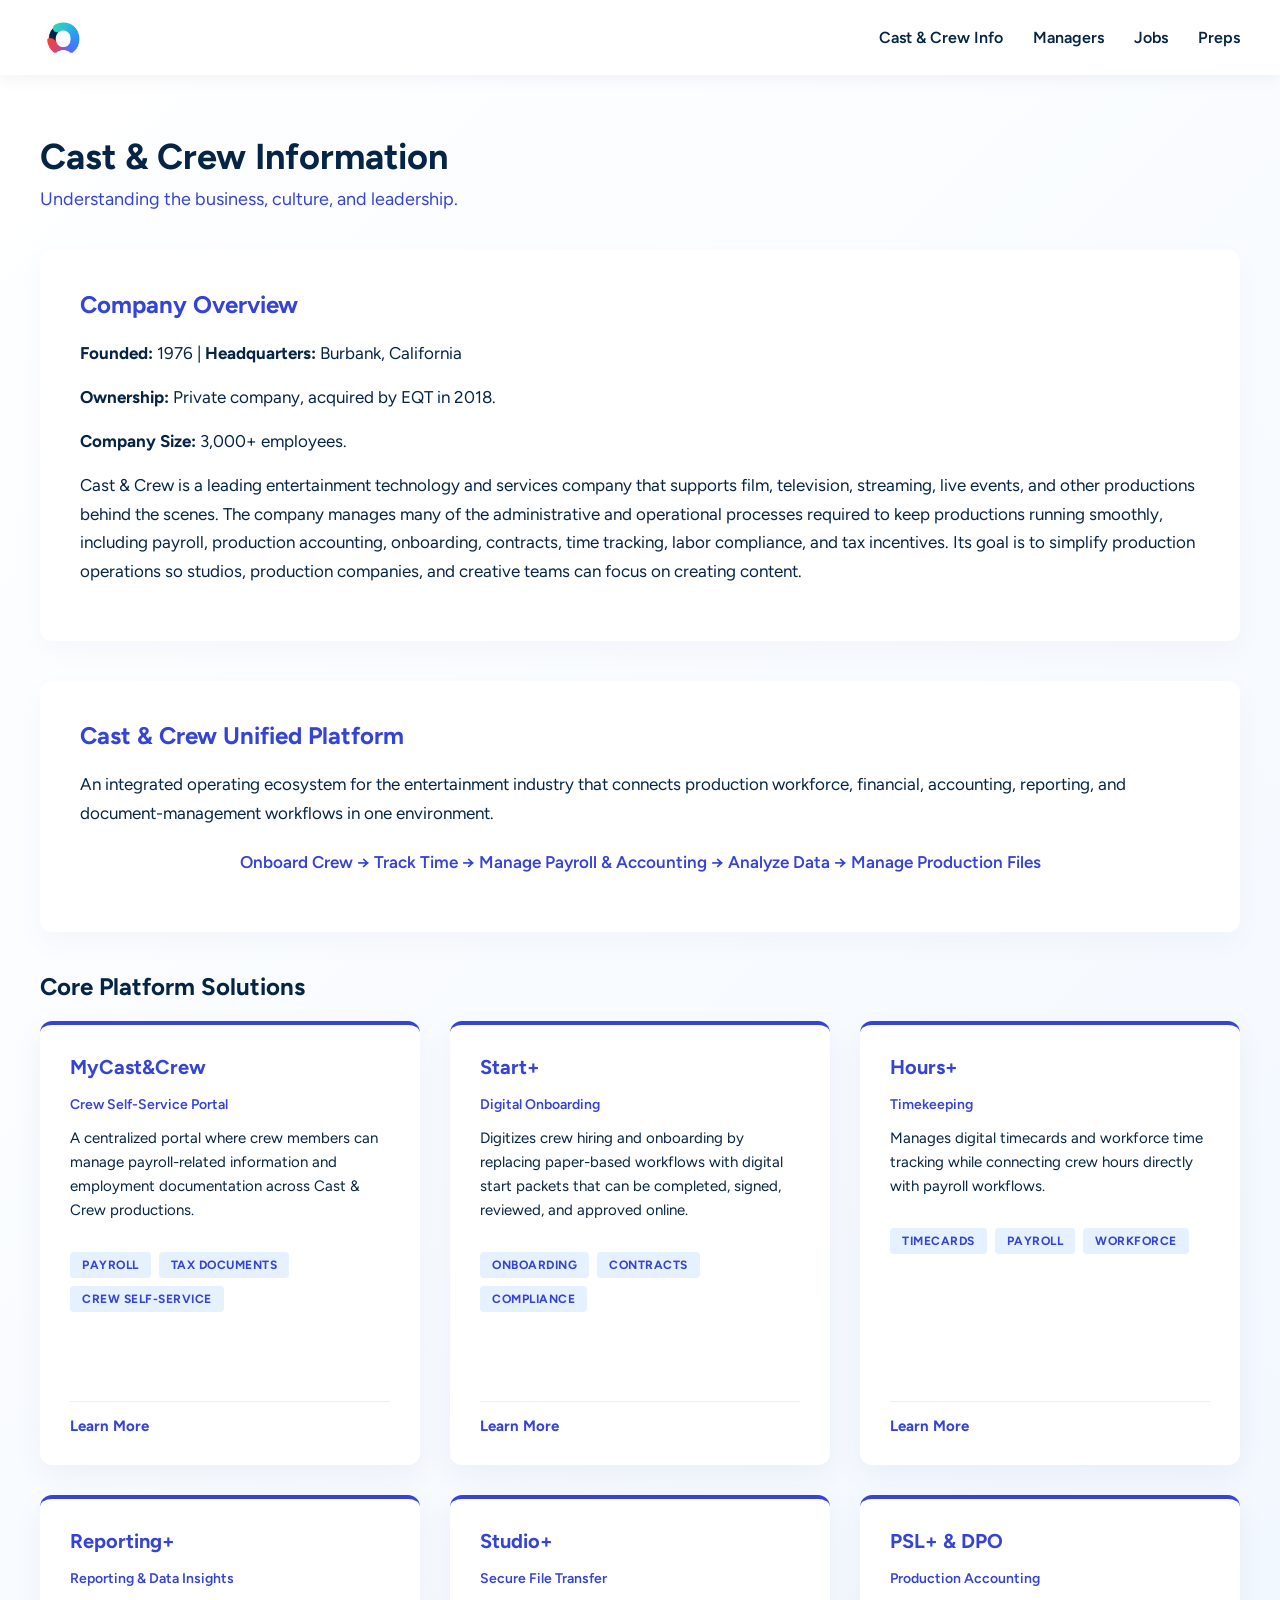
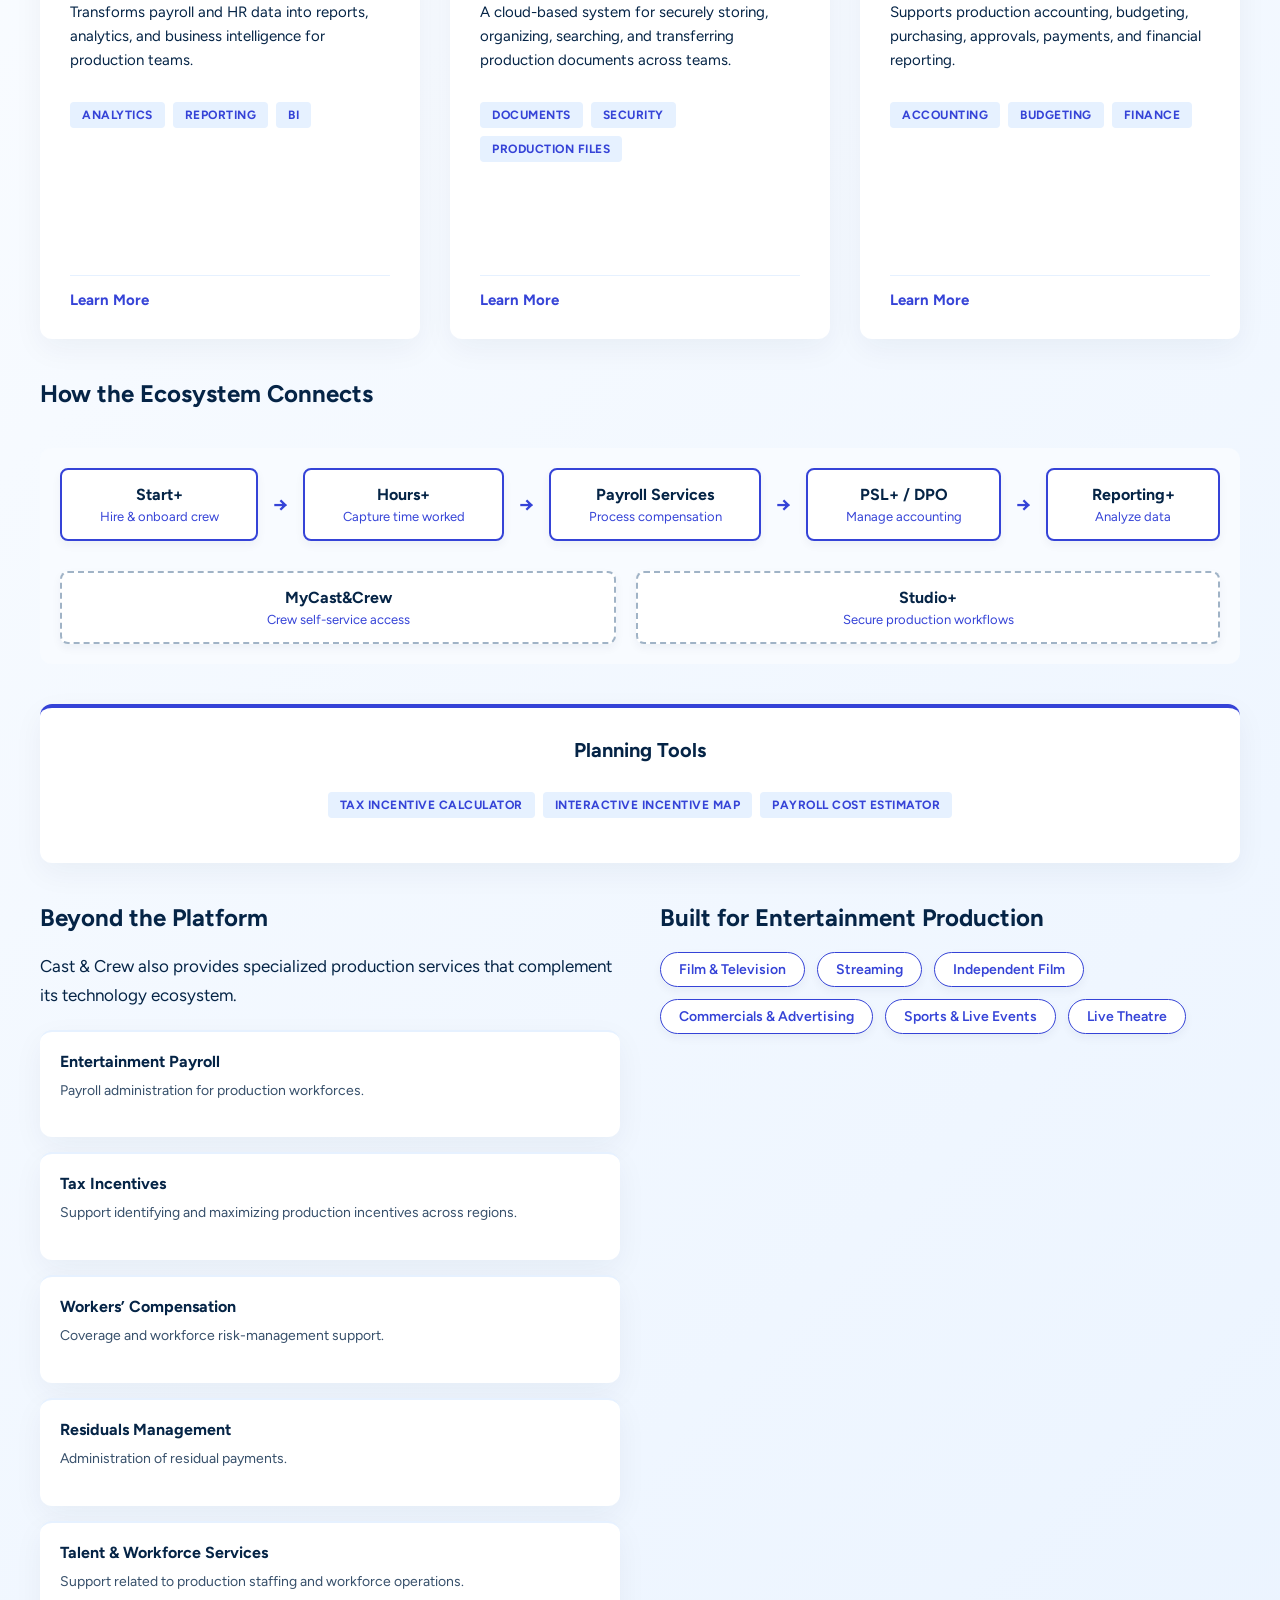
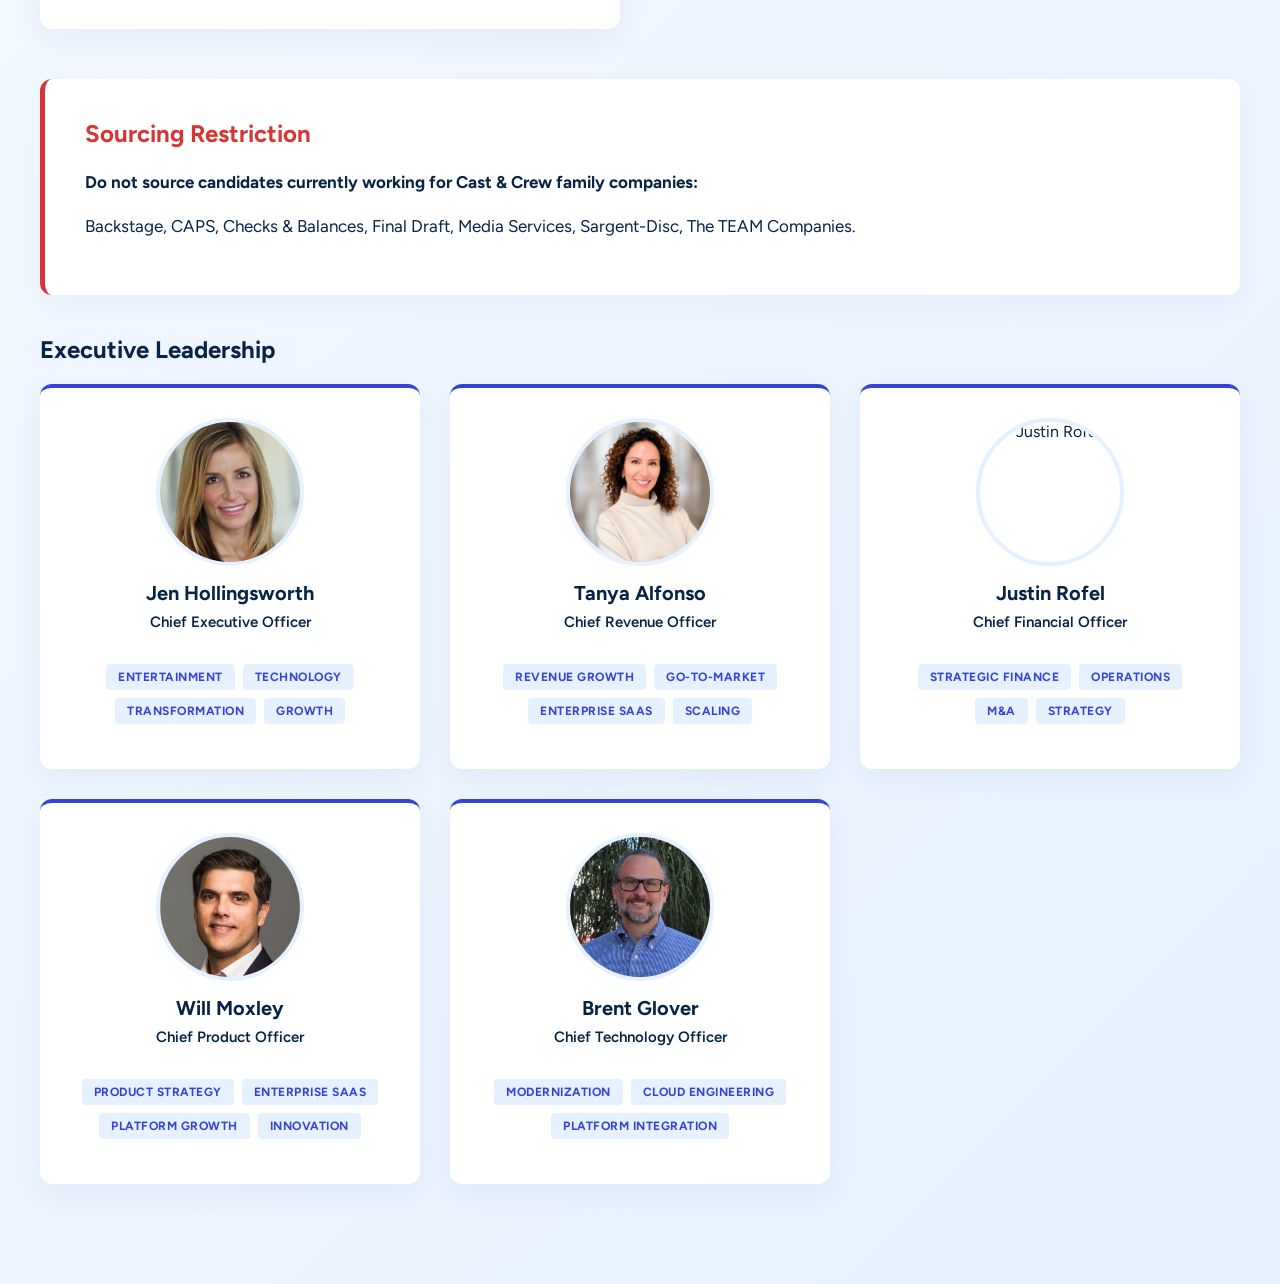
==== info.html @ c927ce3f "Refactor comments and add executive leadership section Updated comments for clarity and added new ex" ====
<!DOCTYPE html>
<html lang="en">
<head>
    <meta charset="UTF-8">
    <meta name="viewport" content="width=device-width, initial-scale=1.0">
    <title>Cast & Crew Info | Remoti</title>
    <link rel="icon" type="image/jpeg" href="imagenes/logo.jpg">
    <link href="https://fonts.googleapis.com/css2?family=Figtree:wght@400;600;700&display=swap" rel="stylesheet">
    <link rel="stylesheet" href="styles.css">
</head>
<body>
    <header class="navbar">
        <div class="logo-container">
            <a href="index.html">
                <img src="imagenes/logo.jpg" alt="Remoti Logo" class="logo-img">
            </a>
        </div>
        <nav class="nav-links">
            <div class="dropdown">
                <a href="info.html" class="dropbtn">Cast & Crew Info</a>
                <div class="dropdown-content">
                    <a href="#overview">Company Overview</a>
                    <a href="#ecosystem">Core Services & Ecosystem</a>
                    <a href="#culture">Cultural Fit</a>
                    <a href="#executives">Executive Leadership</a>
                </div>
            </div>
            <div class="dropdown">
                <a href="managers.html" class="dropbtn">Managers</a>
            </div>
            <div class="dropdown">
                <a href="jobs.html" class="dropbtn">Jobs</a>
                <div class="dropdown-content">
                    <a href="jobs.html#developers">Developers</a>
                    <a href="jobs.html#qa">Quality Assurance</a>
                </div>
            </div>
            <div class="dropdown">
                <a href="preps.html" class="dropbtn">Preps</a>
            </div>
        </nav>
    </header>

    <main class="main-content">
        <h2 class="section-title">Cast & Crew Information</h2>
        <p class="section-subtitle">Understanding the business, culture, and leadership.</p>

        <!-- Company Overview -->
        <section id="overview" class="text-section">
            <h3>Company Overview</h3>
            <p><strong>Founded:</strong> 1976 | <strong>Headquarters:</strong> Burbank, California</p>
            <p><strong>Ownership:</strong> Private company, acquired by EQT in 2018.</p>
            <p><strong>Company Size:</strong> 3,000+ employees.</p>
            <p>Cast & Crew is a leading entertainment technology and services company that supports film, television, streaming, live events, and other productions behind the scenes. The company manages many of the administrative and operational processes required to keep productions running smoothly, including payroll, production accounting, onboarding, contracts, time tracking, labor compliance, and tax incentives. Its goal is to simplify production operations so studios, production companies, and creative teams can focus on creating content.</p>
        </section>

        <!-- CORE SERVICES & ECOSYSTEM -->
        <section id="ecosystem" class="text-section" style="background-color: transparent; padding: 0; box-shadow: none;">
            
            <div class="text-section">
                <h3>Cast & Crew Unified Platform</h3>
                <p>An integrated operating ecosystem for the entertainment industry that connects production workforce, financial, accounting, reporting, and document-management workflows in one environment.</p>
                <p style="text-align: center; color: var(--tech-blue); font-weight: 600; margin-top: 20px;">
                    Onboard Crew &rarr; Track Time &rarr; Manage Payroll & Accounting &rarr; Analyze Data &rarr; Manage Production Files
                </p>
            </div>

            <h3 style="color: var(--petrol-blue); margin-bottom: 20px;">Core Platform Solutions</h3>
            <div class="card-container three-columns">
                
                <!-- MyCast&Crew -->
                <div class="card product-card">
                    <h3>MyCast&Crew</h3>
                    <p style="color: var(--tech-blue); font-weight: 600; font-size: 14px; margin-bottom: 10px;">Crew Self-Service Portal</p>
                    <p>A centralized portal where crew members can manage payroll-related information and employment documentation across Cast & Crew productions.</p>
                    <div class="tags-container">
                        <span class="tag">Payroll</span>
                        <span class="tag">Tax Documents</span>
                        <span class="tag">Crew Self-Service</span>
                    </div>
                    <details>
                        <summary>Learn More</summary>
                        <div class="product-details">
                            <h4>Key Capabilities</h4>
                            <ul>
                                <li>Access paystubs and payment history</li>
                                <li>Download tax documents such as W-2 forms</li>
                                <li>Update federal and state tax withholding information</li>
                                <li>Manage direct deposit across productions</li>
                                <li>Access training and support resources</li>
                            </ul>
                            <div class="highlight-box">
                                <p><strong>Why It Matters:</strong> Gives crew members direct access to their payroll and employment information without depending on production administrators for every request.</p>
                            </div>
                        </div>
                    </details>
                </div>

                <!-- Start+ -->
                <div class="card product-card">
                    <h3>Start+</h3>
                    <p style="color: var(--tech-blue); font-weight: 600; font-size: 14px; margin-bottom: 10px;">Digital Onboarding</p>
                    <p>Digitizes crew hiring and onboarding by replacing paper-based workflows with digital start packets that can be completed, signed, reviewed, and approved online.</p>
                    <div class="tags-container">
                        <span class="tag">Onboarding</span>
                        <span class="tag">Contracts</span>
                        <span class="tag">Compliance</span>
                    </div>
                    <details>
                        <summary>Learn More</summary>
                        <div class="product-details">
                            <h4>Key Capabilities</h4>
                            <ul>
                                <li>Customized digital start packets</li>
                                <li>Mobile and web signing</li>
                                <li>Tax forms, contracts, and authorizations</li>
                                <li>Union and compliance support</li>
                                <li>Role-based permissions and encrypted document storage</li>
                                <li>Faster rehiring using previously completed information</li>
                            </ul>
                            <div class="highlight-box">
                                <p><strong>Why It Matters:</strong> Helps productions onboard crew faster while keeping employment documentation secure, organized, and compliant.</p>
                            </div>
                        </div>
                    </details>
                </div>

                <!-- Hours+ -->
                <div class="card product-card">
                    <h3>Hours+</h3>
                    <p style="color: var(--tech-blue); font-weight: 600; font-size: 14px; margin-bottom: 10px;">Timekeeping</p>
                    <p>Manages digital timecards and workforce time tracking while connecting crew hours directly with payroll workflows.</p>
                    <div class="tags-container">
                        <span class="tag">Timecards</span>
                        <span class="tag">Payroll</span>
                        <span class="tag">Workforce</span>
                    </div>
                    <details>
                        <summary>Learn More</summary>
                        <div class="product-details">
                            <h4>Key Capabilities</h4>
                            <ul>
                                <li>Digital timecards from mobile or web</li>
                                <li>Automated calculation of hours and gross pay</li>
                                <li>Union and state-rule compliance</li>
                                <li>Configurable approval workflows</li>
                                <li>Bulk approvals</li>
                                <li>Integration with Cast & Crew payroll and financial systems</li>
                            </ul>
                            <div class="highlight-box">
                                <p><strong>Why It Matters:</strong> Connects what happens on set with payroll, reducing manual processing and helping ensure accurate, audit-ready time records.</p>
                            </div>
                        </div>
                    </details>
                </div>

                <!-- Reporting+ -->
                <div class="card product-card">
                    <h3>Reporting+</h3>
                    <p style="color: var(--tech-blue); font-weight: 600; font-size: 14px; margin-bottom: 10px;">Reporting & Data Insights</p>
                    <p>Transforms payroll and HR data into reports, analytics, and business intelligence for production teams.</p>
                    <div class="tags-container">
                        <span class="tag">Analytics</span>
                        <span class="tag">Reporting</span>
                        <span class="tag">BI</span>
                    </div>
                    <details>
                        <summary>Learn More</summary>
                        <div class="product-details">
                            <h4>Key Capabilities</h4>
                            <ul>
                                <li>Scheduled automated reports</li>
                                <li>Payroll and HR data feeds into BI tools</li>
                                <li>Customizable reporting templates</li>
                                <li>Payroll, tax, diversity and workers’ compensation reporting</li>
                                <li>Role-based access, SSO and two-factor authentication</li>
                                <li>Real-time cost visibility</li>
                            </ul>
                            <div class="highlight-box">
                                <p><strong>Why It Matters:</strong> Gives production teams faster visibility into workforce and financial data so they can monitor costs, identify trends, and support audits or tax-incentive processes.</p>
                            </div>
                        </div>
                    </details>
                </div>

                <!-- Studio+ -->
                <div class="card product-card">
                    <h3>Studio+</h3>
                    <p style="color: var(--tech-blue); font-weight: 600; font-size: 14px; margin-bottom: 10px;">Secure File Transfer</p>
                    <p>A cloud-based system for securely storing, organizing, searching, and transferring production documents across teams.</p>
                    <div class="tags-container">
                        <span class="tag">Documents</span>
                        <span class="tag">Security</span>
                        <span class="tag">Production Files</span>
                    </div>
                    <details>
                        <summary>Learn More</summary>
                        <div class="product-details">
                            <h4>Key Capabilities</h4>
                            <ul>
                                <li>OCR-powered document search</li>
                                <li>Secure file distribution</li>
                                <li>Watermarked script sides</li>
                                <li>Role-based permissions</li>
                                <li>End-to-end encryption and SSO</li>
                                <li>Centralized production file organization</li>
                                <li>Real-time upload notifications</li>
                            </ul>
                            <div class="highlight-box">
                                <p><strong>Why It Matters:</strong> Provides productions with a secure alternative to sharing sensitive material through email, USB drives, or disconnected storage systems.</p>
                            </div>
                        </div>
                    </details>
                </div>

                <!-- PSL+ & DPO -->
                <div class="card product-card">
                    <h3>PSL+ & DPO</h3>
                    <p style="color: var(--tech-blue); font-weight: 600; font-size: 14px; margin-bottom: 10px;">Production Accounting</p>
                    <p>Supports production accounting, budgeting, purchasing, approvals, payments, and financial reporting.</p>
                    <div class="tags-container">
                        <span class="tag">Accounting</span>
                        <span class="tag">Budgeting</span>
                        <span class="tag">Finance</span>
                    </div>
                    <details>
                        <summary>Learn More</summary>
                        <div class="product-details">
                            <h4>Key Capabilities</h4>
                            <ul>
                                <li>Budget and cost tracking</li>
                                <li>Purchase-order and approval workflows</li>
                                <li>Financial reporting</li>
                                <li>Multi-production management</li>
                                <li>Multi-currency support</li>
                                <li>Secure financial data management</li>
                                <li>Reusable project templates</li>
                                <li>Integration with payroll and purchasing tools</li>
                            </ul>
                            <div class="highlight-box">
                                <p><strong>Why It Matters:</strong> Gives production finance teams a centralized way to manage costs and financial workflows from project setup through ongoing accounting operations.</p>
                            </div>
                        </div>
                    </details>
                </div>
            </div>

            <!-- How the Ecosystem Connects -->
            <h3 style="color: var(--petrol-blue); margin-top: 40px;">How the Ecosystem Connects</h3>
            <div class="flow-diagram">
                <div class="main-flow">
                    <div class="flow-step">Start+ <br><small>Hire & onboard crew</small></div>
                    <div class="flow-arrow">&rarr;</div>
                    <div class="flow-step">Hours+ <br><small>Capture time worked</small></div>
                    <div class="flow-arrow">&rarr;</div>
                    <div class="flow-step">Payroll Services <br><small>Process compensation</small></div>
                    <div class="flow-arrow">&rarr;</div>
                    <div class="flow-step">PSL+ / DPO <br><small>Manage accounting</small></div>
                    <div class="flow-arrow">&rarr;</div>
                    <div class="flow-step">Reporting+ <br><small>Analyze data</small></div>
                </div>
                <div class="supporting-flow">
                    <div class="flow-step supporting">MyCast&Crew <br><small>Crew self-service access</small></div>
                    <div class="flow-step supporting">Studio+ <br><small>Secure production workflows</small></div>
                </div>
            </div>

            <!-- Planning Tools -->
            <div class="card" style="margin-top: 40px; display: flex; flex-direction: column; align-items: center; text-align: center;">
                <h3 style="color: var(--petrol-blue); margin-bottom: 15px;">Planning Tools</h3>
                <div class="tags-container" style="justify-content: center;">
                    <span class="tag">Tax Incentive Calculator</span>
                    <span class="tag">Interactive Incentive Map</span>
                    <span class="tag">Payroll Cost Estimator</span>
                </div>
            </div>

            <!-- Bottom Sections -->
            <div class="bottom-sections-grid">
                <div>
                    <h3 style="color: var(--petrol-blue); margin-bottom: 20px;">Beyond the Platform</h3>
                    <p style="margin-bottom: 20px;">Cast & Crew also provides specialized production services that complement its technology ecosystem.</p>
                    <div style="display: flex; flex-direction: column; gap: 15px;">
                        <div class="compact-card">
                            <h4>Entertainment Payroll</h4>
                            <p>Payroll administration for production workforces.</p>
                        </div>
                        <div class="compact-card">
                            <h4>Tax Incentives</h4>
                            <p>Support identifying and maximizing production incentives across regions.</p>
                        </div>
                        <div class="compact-card">
                            <h4>Workers’ Compensation</h4>
                            <p>Coverage and workforce risk-management support.</p>
                        </div>
                        <div class="compact-card">
                            <h4>Residuals Management</h4>
                            <p>Administration of residual payments.</p>
                        </div>
                        <div class="compact-card">
                            <h4>Talent & Workforce Services</h4>
                            <p>Support related to production staffing and workforce operations.</p>
                        </div>
                    </div>
                </div>

                <div>
                    <h3 style="color: var(--petrol-blue); margin-bottom: 20px;">Built for Entertainment Production</h3>
                    <div class="chip-container">
                        <span class="chip">Film & Television</span>
                        <span class="chip">Streaming</span>
                        <span class="chip">Independent Film</span>
                        <span class="chip">Commercials & Advertising</span>
                        <span class="chip">Sports & Live Events</span>
                        <span class="chip">Live Theatre</span>
                    </div>
                </div>
            </div>
        </section>

        <!-- Sourcing Restriction -->
        <section class="text-section" style="border-left: 5px solid #D73535; margin-top: 50px;">
            <h3 style="color: #D73535;">Sourcing Restriction</h3>
            <p><strong>Do not source candidates currently working for Cast & Crew family companies:</strong></p>
            <p>Backstage, CAPS, Checks & Balances, Final Draft, Media Services, Sargent-Disc, The TEAM Companies.</p>
        </section>

        <!-- NUEVA SECCIÓN: EXECUTIVE LEADERSHIP (CARDS & MODALS) -->
        <section id="executives" class="text-section" style="background-color: transparent; padding: 0; box-shadow: none;">
            <h3 style="color: var(--petrol-blue); margin-bottom: 20px;">Executive Leadership</h3>
            
            <div class="card-container exec-grid">
                
                <!-- Jen Card -->
                <a href="#modal-jen" class="card exec-card-link">
                    <img src="imagenes/jen.jpg" alt="Jen Hollingsworth" class="exec-card-photo">
                    <h3>Jen Hollingsworth</h3>
                    <p class="exec-title">Chief Executive Officer</p>
                    <div class="tags-container" style="justify-content: center;">
                        <span class="tag">Entertainment</span>
                        <span class="tag">Technology</span>
                        <span class="tag">Transformation</span>
                        <span class="tag">Growth</span>
                    </div>
                </a>

                <!-- Tanya Card -->
                <a href="#modal-tanya" class="card exec-card-link">
                    <img src="imagenes/tanya.jpg" alt="Tanya Alfonso" class="exec-card-photo">
                    <h3>Tanya Alfonso</h3>
                    <p class="exec-title">Chief Revenue Officer</p>
                    <div class="tags-container" style="justify-content: center;">
                        <span class="tag">Revenue Growth</span>
                        <span class="tag">Go-to-Market</span>
                        <span class="tag">Enterprise SaaS</span>
                        <span class="tag">Scaling</span>
                    </div>
                </a>

                <!-- Justin Card -->
                <a href="#modal-justin" class="card exec-card-link">
                    <img src="imagenes/justin.jpg" alt="Justin Rofel" class="exec-card-photo">
                    <h3>Justin Rofel</h3>
                    <p class="exec-title">Chief Financial Officer</p>
                    <div class="tags-container" style="justify-content: center;">
                        <span class="tag">Strategic Finance</span>
                        <span class="tag">Operations</span>
                        <span class="tag">M&A</span>
                        <span class="tag">Strategy</span>
                    </div>
                </a>

                <!-- Will Card -->
                <a href="#modal-will" class="card exec-card-link">
                    <img src="imagenes/william.jpg" alt="Will Moxley" class="exec-card-photo">
                    <h3>Will Moxley</h3>
                    <p class="exec-title">Chief Product Officer</p>
                    <div class="tags-container" style="justify-content: center;">
                        <span class="tag">Product Strategy</span>
                        <span class="tag">Enterprise SaaS</span>
                        <span class="tag">Platform Growth</span>
                        <span class="tag">Innovation</span>
                    </div>
                </a>

                <!-- Brent Card -->
                <a href="#modal-brent" class="card exec-card-link">
                    <img src="imagenes/brent.jpg" alt="Brent Glover" class="exec-card-photo">
                    <h3>Brent Glover</h3>
                    <p class="exec-title">Chief Technology Officer</p>
                    <div class="tags-container" style="justify-content: center;">
                        <span class="tag">Modernization</span>
                        <span class="tag">Cloud Engineering</span>
                        <span class="tag">Platform Integration</span>
                    </div>
                </a>

            </div>
        </section>

    </main>

    <!-- ============================================== -->
    <!-- MODALES DE EJECUTIVOS (Ocultos por defecto)    -->
    <!-- ============================================== -->

    <!-- Modal Jen -->
    <div id="modal-jen" class="modal-window">
        <div class="modal-content">
            <a href="#executives" class="modal-close">&times;</a>
            <div class="modal-body">
                <div class="modal-left">
                    <img src="imagenes/jen.jpg" alt="Jen Hollingsworth">
                    <a href="https://www.linkedin.com/in/jen-hollingsworth/" target="_blank" class="linkedin-btn">LinkedIn Profile</a>
                </div>
                <div class="modal-right">
                    <h3>Jen Hollingsworth</h3>
                    <p class="exec-title" style="margin-bottom: 5px;">Chief Executive Officer</p>
                    <div class="tags-container" style="margin-bottom: 20px;">
                        <span class="tag">Entertainment Technology</span>
                        <span class="tag">Business Transformation</span>
                        <span class="tag">Growth</span>
                    </div>
                    
                    <h4>About</h4>
                    <p>Jen joined Cast & Crew as CEO in 2025, bringing more than 20 years of experience across the entertainment and technology industries.</p>
                    
                    <h4>Relevant Background</h4>
                    <ul>
                        <li>Former Chief Commercial Officer at Flawless AI.</li>
                        <li>Former COO of Lionsgate’s Motion Picture Group.</li>
                        <li>Extensive experience connecting business strategy, entertainment operations, and technology.</li>
                    </ul>
                    
                    <div class="highlight-box" style="margin-top: 25px;">
                        <p><strong>Why It Matters for Cast & Crew:</strong> Her background positions her to lead Cast & Crew through continued modernization while maintaining a strong understanding of the entertainment industry and its operational needs.</p>
                    </div>
                </div>
            </div>
        </div>
    </div>

    <!-- Modal Tanya -->
    <div id="modal-tanya" class="modal-window">
        <div class="modal-content">
            <a href="#executives" class="modal-close">&times;</a>
            <div class="modal-body">
                <div class="modal-left">
                    <img src="imagenes/tanya.jpg" alt="Tanya Alfonso">
                    <a href="https://www.linkedin.com/in/tanyaalfonso/" target="_blank" class="linkedin-btn">LinkedIn Profile</a>
                </div>
                <div class="modal-right">
                    <h3>Tanya Alfonso</h3>
                    <p class="exec-title" style="margin-bottom: 5px;">Chief Revenue Officer</p>
                    <div class="tags-container" style="margin-bottom: 20px;">
                        <span class="tag">Revenue Growth</span>
                        <span class="tag">Go-to-Market</span>
                        <span class="tag">Enterprise SaaS</span>
                        <span class="tag">Scaling</span>
                    </div>
                    
                    <h4>About</h4>
                    <p>Tanya joined Cast & Crew as Chief Revenue Officer in 2026 and brings extensive experience building and scaling go-to-market organizations across public, private equity-backed, and venture-backed technology companies.</p>
                    
                    <h4>Relevant Background</h4>
                    <ul>
                        <li>Former VP of North America at Vicarius.</li>
                        <li>Former Chief Revenue Officer at Corero Network Security.</li>
                        <li>Previous senior leadership experience across enterprise technology and SaaS organizations including Imperva and ADP.</li>
                    </ul>
                    
                    <div class="highlight-box" style="margin-top: 25px;">
                        <p><strong>Why It Matters for Cast & Crew:</strong> Her experience is particularly relevant to Cast & Crew’s commercial growth, client expansion, and ability to scale its technology and services across markets.</p>
                    </div>
                </div>
            </div>
        </div>
    </div>

    <!-- Modal Justin -->
    <div id="modal-justin" class="modal-window">
        <div class="modal-content">
            <a href="#executives" class="modal-close">&times;</a>
            <div class="modal-body">
                <div class="modal-left">
                    <img src="imagenes/justin.jpg" alt="Justin Rofel">
                    <a href="https://www.linkedin.com/in/justin-rofel/" target="_blank" class="linkedin-btn">LinkedIn Profile</a>
                </div>
                <div class="modal-right">
                    <h3>Justin Rofel</h3>
                    <p class="exec-title" style="margin-bottom: 5px;">Chief Financial Officer</p>
                    <div class="tags-container" style="margin-bottom: 20px;">
                        <span class="tag">Strategic Finance</span>
                        <span class="tag">Operations</span>
                        <span class="tag">M&A</span>
                        <span class="tag">Corporate Strategy</span>
                    </div>
                    
                    <h4>About</h4>
                    <p>Justin joined Cast & Crew as Chief Financial Officer in 2025, bringing nearly 20 years of experience across strategic finance, operations, and corporate strategy.</p>
                    
                    <h4>Relevant Background</h4>
                    <ul>
                        <li>Experience across SaaS and technology operating models, private equity-backed companies, and high-growth digital platforms.</li>
                        <li>Former SVP of Finance at symplr, leading global finance, FP&A, and business operations.</li>
                        <li>Former VP of Finance at Prodege.</li>
                        <li>Previous investment banking experience at Houlihan Lokey across M&A, capital raising, and financial restructuring.</li>
                    </ul>
                    
                    <div class="highlight-box" style="margin-top: 25px;">
                        <p><strong>Why It Matters for Cast & Crew:</strong> His background supports Cast & Crew’s financial strategy, operational scalability, investment decisions, and growth within a private equity-backed environment.</p>
                    </div>
                </div>
            </div>
        </div>
    </div>

    <!-- Modal Will -->
    <div id="modal-will" class="modal-window">
        <div class="modal-content">
            <a href="#executives" class="modal-close">&times;</a>
            <div class="modal-body">
                <div class="modal-left">
                    <img src="imagenes/william.jpg" alt="Will Moxley">
                    <a href="https://www.linkedin.com/in/williammoxley/" target="_blank" class="linkedin-btn">LinkedIn Profile</a>
                </div>
                <div class="modal-right">
                    <h3>Will Moxley</h3>
                    <p class="exec-title" style="margin-bottom: 5px;">Chief Product Officer</p>
                    <div class="tags-container" style="margin-bottom: 20px;">
                        <span class="tag">Product Strategy</span>
                        <span class="tag">Enterprise SaaS</span>
                        <span class="tag">Platform Growth</span>
                        <span class="tag">Innovation</span>
                    </div>
                    
                    <h4>About</h4>
                    <p>Will brings more than 20 years of experience leading software products and enterprise SaaS organizations.</p>
                    
                    <h4>Relevant Background</h4>
                    <ul>
                        <li>Former SVP of Product at AppFolio.</li>
                        <li>Former Chief Product Officer at RingCentral.</li>
                        <li>Spent 13 years at Salesforce leading products including Sales Cloud, PRM, and Marketing Cloud.</li>
                        <li>Under his leadership, Salesforce Sales Cloud achieved significant revenue growth and expanded its market share.</li>
                    </ul>
                    
                    <div class="highlight-box" style="margin-top: 25px;">
                        <p><strong>Why It Matters for Cast & Crew:</strong> His experience in large-scale SaaS products is highly relevant as Cast & Crew continues modernizing and connecting its technology ecosystem into more integrated digital experiences.</p>
                    </div>
                </div>
            </div>
        </div>
    </div>

    <!-- Modal Brent -->
    <div id="modal-brent" class="modal-window">
        <div class="modal-content">
            <a href="#executives" class="modal-close">&times;</a>
            <div class="modal-body">
                <div class="modal-left">
                    <img src="imagenes/brent.jpg" alt="Brent Glover">
                    <a href="https://www.linkedin.com/in/brent-glover-3311312/" target="_blank" class="linkedin-btn">LinkedIn Profile</a>
                </div>
                <div class="modal-right">
                    <h3>Brent Glover</h3>
                    <p class="exec-title" style="margin-bottom: 5px;">Chief Technology Officer</p>
                    <div class="tags-container" style="margin-bottom: 20px;">
                        <span class="tag">Technology Modernization</span>
                        <span class="tag">Cloud Engineering</span>
                        <span class="tag">Platform Integration</span>
                    </div>
                    
                    <h4>About</h4>
                    <p>Brent joined Cast & Crew as CTO in 2025 and brings more than 25 years of experience leading technology, engineering, and product organizations across SaaS, payments, and enterprise software.</p>
                    
                    <h4>Relevant Background</h4>
                    <ul>
                        <li>Former CTO of Routeware, leading modernization, cloud transformation, and platform integration initiatives.</li>
                        <li>Previous engineering leadership roles at Zego and Audatex.</li>
                        <li>Experience with technology integration, eCommerce, mobile development, and M&A.</li>
                        <li>Track record of building high-performing global engineering organizations.</li>
                    </ul>
                    
                    <div class="highlight-box" style="margin-top: 25px;">
                        <p><strong>Why It Matters for Cast & Crew:</strong> His experience directly supports Cast & Crew’s technology modernization, platform integration, cloud evolution, and the development of scalable engineering organizations.</p>
                    </div>
                </div>
            </div>
        </div>
    </div>

</body>
</html>
---- styles.css ----
/* VARIABLES DE COLOR */
:root {
    --petrol-blue: #052446;
    --tech-blue: #3543D7;
    --baby-blue: #E6F1FF;
    --white: #ffffff;
}

body {
    font-family: 'Figtree', sans-serif;
    color: var(--petrol-blue);
    background: linear-gradient(135deg, var(--white) 0%, var(--baby-blue) 100%);
    margin: 0;
    padding: 0;
    min-height: 100vh;
}

h1, h2, h3, h4, p, ul {
    margin: 0;
}

/* NAVEGACIÓN */
.navbar {
    background-color: var(--white);
    display: flex;
    justify-content: space-between;
    align-items: center;
    padding: 15px 40px;
    box-shadow: 0 4px 15px rgba(5, 36, 70, 0.05);
    position: sticky;
    top: 0;
    z-index: 1000;
}

.logo-img {
    height: 45px;
    width: auto;
    display: block;
}

.nav-links {
    display: flex;
    gap: 30px;
}

.dropdown {
    position: relative;
    display: inline-block;
}

.dropbtn {
    color: var(--petrol-blue);
    text-decoration: none;
    font-weight: 600;
    font-size: 16px;
    padding: 10px 0;
    display: block;
    transition: color 0.3s ease;
}

.dropbtn:hover {
    color: var(--tech-blue);
}

.dropdown-content {
    display: none;
    position: absolute;
    background-color: var(--white);
    min-width: 200px;
    box-shadow: 0 8px 24px rgba(5, 36, 70, 0.1);
    border-radius: 8px;
    overflow: hidden;
    top: 100%;
    left: 0;
}

.dropdown-content a {
    color: var(--petrol-blue);
    padding: 12px 20px;
    text-decoration: none;
    display: block;
    font-size: 15px;
    transition: background-color 0.3s ease, color 0.3s ease;
}

.dropdown-content a:hover {
    background-color: var(--baby-blue);
    color: var(--tech-blue);
}

.dropdown:hover .dropdown-content {
    display: block;
}

.main-content {
    padding: 60px 40px;
    max-width: 1200px;
    margin: 0 auto;
}

.section-title {
    font-size: 36px;
    font-weight: 700;
    margin-bottom: 10px;
}

.section-subtitle {
    font-size: 18px;
    color: var(--tech-blue);
    margin-bottom: 40px;
}

/* SECCIONES DE TEXTO */
.text-section {
    background-color: var(--white);
    padding: 40px;
    border-radius: 12px;
    box-shadow: 0 10px 30px rgba(5, 36, 70, 0.03);
    margin-bottom: 40px;
}

.text-section h3 {
    font-size: 24px;
    color: var(--tech-blue);
    margin-bottom: 20px;
}

.text-section p {
    font-size: 17px;
    line-height: 1.7;
    margin-bottom: 15px;
    color: var(--petrol-blue);
}

/* CONTENEDORES DE TARJETAS (GRIDS) */
.card-container {
    display: flex;
    flex-wrap: wrap;
    gap: 30px;
    margin-bottom: 40px;
}

.card-container.two-columns {
    display: grid;
    grid-template-columns: 1fr 1fr;
    gap: 30px;
}

.card-container.three-columns {
    display: grid;
    grid-template-columns: repeat(auto-fit, minmax(300px, 1fr));
    gap: 30px;
    align-items: flex-start;
}

/* Cuadrícula para ejecutivos */
.card-container.exec-grid {
    display: grid;
    grid-template-columns: repeat(auto-fit, minmax(280px, 1fr));
    gap: 30px;
}

.bottom-sections-grid {
    display: grid;
    grid-template-columns: 1fr 1fr;
    gap: 40px;
    align-items: start;
    margin-top: 40px;
}

/* TARJETA BÁSICA */
.card {
    background-color: var(--white);
    padding: 30px;
    border-radius: 12px;
    box-shadow: 0 10px 30px rgba(5, 36, 70, 0.05);
    flex: 1;
    min-width: 300px;
    border-top: 4px solid var(--tech-blue);
    transition: transform 0.3s ease;
}

.card h3 {
    font-size: 20px;
    margin-bottom: 15px;
    color: var(--tech-blue);
}

.card p, .card ul li {
    font-size: 15px;
    line-height: 1.6;
    color: var(--petrol-blue);
}

.card ul {
    padding-left: 20px;
    margin-bottom: 15px;
}

/* TARJETAS DE PRODUCTO */
.product-card {
    display: flex;
    flex-direction: column;
    min-height: 380px; 
}

/* TARJETA COMPACTA */
.compact-card {
    background-color: var(--white);
    padding: 20px;
    border-radius: 12px;
    box-shadow: 0 10px 30px rgba(5, 36, 70, 0.05);
    border-top: 2px solid var(--baby-blue);
}

.compact-card h4 {
    color: var(--petrol-blue);
    margin-bottom: 8px;
    font-size: 16px;
}

.compact-card p {
    font-size: 14px;
    opacity: 0.8;
}

/* PILARES */
.pillars-section h3 {
    font-size: 24px;
    color: var(--petrol-blue);
    margin-bottom: 25px;
}

.pillar {
    border-top: none;
    border-left: 4px solid var(--tech-blue);
}

.pillar-number {
    display: block;
    font-size: 14px;
    font-weight: 700;
    color: var(--tech-blue);
    margin-bottom: 10px;
}

/* BOTÓN DE LINKEDIN Y ENLACES */
.linkedin-btn {
    display: inline-block;
    background-color: #0077b5; /* Color oficial de LinkedIn */
    color: var(--white);
    padding: 8px 16px;
    border-radius: 6px;
    text-decoration: none;
    font-weight: 600;
    font-size: 13px;
    margin-top: 10px;
    transition: background-color 0.3s ease;
}

.linkedin-btn:hover {
    background-color: #005582;
}

/* ACORDEÓN GENERAL */
details {
    background-color: var(--white);
    border-radius: 8px;
    margin-bottom: 15px;
    box-shadow: 0 4px 15px rgba(5, 36, 70, 0.05);
    overflow: hidden;
}

summary {
    font-size: 18px;
    font-weight: 700;
    color: var(--petrol-blue);
    padding: 20px;
    cursor: pointer;
    background-color: var(--white);
    border-left: 4px solid var(--tech-blue);
    transition: background-color 0.2s ease;
    list-style: none;
}

summary::-webkit-details-marker {
    display: none;
}

summary:hover {
    background-color: var(--baby-blue);
}

/* ACORDEÓN DE PRODUCTOS (LEARN MORE) */
.product-card details {
    box-shadow: none;
    margin-bottom: 0;
    border-top: 1px solid var(--baby-blue);
    border-radius: 0;
    margin-top: auto; 
}

.product-card summary {
    border-left: none;
    padding: 15px 0 0 0;
    font-size: 15px;
    color: var(--tech-blue);
}

.product-card summary:hover {
    background-color: transparent;
    text-decoration: underline;
}

.product-details {
    padding-top: 15px;
}

.product-details h4 {
    margin-bottom: 10px;
    color: var(--petrol-blue);
    font-size: 15px;
}

/* RECUADROS DESTACADOS */
.highlight-box {
    background-color: var(--baby-blue);
    border-left: 4px solid var(--tech-blue);
    padding: 20px;
    margin: 15px 0;
    border-radius: 6px;
}

.highlight-box p {
    margin-bottom: 8px;
    font-size: 15px;
    color: var(--petrol-blue);
}

.highlight-box strong {
    font-weight: 700;
}

/* ETIQUETAS (TAGS) */
.tags-container {
    display: flex;
    flex-wrap: wrap;
    gap: 8px;
    margin: 15px 0;
}

.tag {
    display: inline-block;
    background-color: var(--baby-blue);
    color: var(--tech-blue);
    padding: 6px 12px;
    border-radius: 4px;
    font-size: 12px;
    font-weight: 700;
    text-transform: uppercase;
    letter-spacing: 0.5px;
    border: none;
}

.tag-large {
    padding: 8px 16px;
    font-size: 14px;
    border-radius: 6px;
}

/* CHIPS (TABS) PARA INDUSTRIAS */
.chip-container {
    display: flex;
    flex-wrap: wrap;
    gap: 12px;
    margin-top: 10px;
}

.chip {
    display: inline-block;
    padding: 8px 18px;
    background-color: var(--white);
    border: 1px solid var(--tech-blue);
    border-radius: 50px;
    color: var(--tech-blue);
    font-weight: 600;
    font-size: 14px;
    box-shadow: 0 4px 10px rgba(5,36,70,0.05);
}

/* DIAGRAMA DE FLUJO (ECOSISTEMA) */
.flow-diagram {
    display: flex;
    flex-direction: column;
    align-items: center;
    gap: 30px;
    margin: 40px 0;
    padding: 20px;
    background-color: #F8FBFF;
    border-radius: 12px;
}

.main-flow {
    display: flex;
    align-items: center;
    justify-content: center;
    flex-wrap: wrap;
    gap: 15px;
    width: 100%;
}

.supporting-flow {
    display: flex;
    justify-content: center;
    gap: 20px;
    flex-wrap: wrap;
    width: 100%;
}

.flow-step {
    background: var(--white);
    border: 2px solid var(--tech-blue);
    padding: 15px;
    border-radius: 8px;
    text-align: center;
    font-weight: 700;
    color: var(--petrol-blue);
    box-shadow: 0 4px 10px rgba(5,36,70,0.05);
    flex: 1 1 auto;
    min-width: 140px;
}

.flow-step small {
    display: block;
    font-weight: 400;
    font-size: 13px;
    margin-top: 5px;
    color: var(--tech-blue);
}

.flow-step.supporting {
    border-color: #A0B3C6;
    border-style: dashed;
}

.flow-arrow {
    color: var(--tech-blue);
    font-size: 20px;
    font-weight: bold;
}

/* -------------------------------------- */
/* NUEVA SECCIÓN: EXECUTIVE CARDS & MODAL */
/* -------------------------------------- */

/* Tarjetas ejecutivas interactivas */
.exec-card-link {
    text-decoration: none;
    color: inherit;
    display: flex;
    flex-direction: column;
    align-items: center;
    text-align: center;
    cursor: pointer;
    transition: transform 0.3s ease, box-shadow 0.3s ease;
}

.exec-card-link:hover {
    transform: translateY(-5px);
    box-shadow: 0 15px 35px rgba(5, 36, 70, 0.1);
}

.exec-card-photo {
    width: 140px;
    height: 140px;
    border-radius: 50%;
    object-fit: cover;
    border: 4px solid var(--baby-blue);
    margin-bottom: 15px;
}

.exec-card-link h3 {
    margin-bottom: 5px;
    color: var(--petrol-blue);
}

.exec-title {
    color: var(--tech-blue);
    font-weight: 600;
    margin-bottom: 15px;
    font-size: 15px;
}

/* Modales (Ventanas Emergentes) */
.modal-window {
    position: fixed;
    background-color: rgba(5, 36, 70, 0.85); /* Fondo oscuro transparente */
    top: 0; right: 0; bottom: 0; left: 0;
    z-index: 9999;
    visibility: hidden;
    opacity: 0;
    pointer-events: none;
    transition: all 0.3s ease;
    display: flex;
    align-items: center;
    justify-content: center;
    padding: 20px;
}

/* Activar el modal cuando se hace clic */
.modal-window:target {
    visibility: visible;
    opacity: 1;
    pointer-events: auto;
}

.modal-content {
    background: var(--white);
    width: 100%;
    max-width: 900px;
    border-radius: 12px;
    position: relative;
    max-height: 90vh;
    overflow-y: auto;
    box-shadow: 0 20px 50px rgba(0,0,0,0.3);
}

.modal-close {
    position: absolute;
    top: 20px;
    right: 25px;
    font-size: 30px;
    text-decoration: none;
    color: var(--petrol-blue);
    font-weight: bold;
    z-index: 10;
}

.modal-close:hover {
    color: var(--tech-blue);
}

.modal-body {
    display: flex;
    gap: 40px;
    padding: 50px;
}

.modal-left {
    flex: 0 0 200px;
    text-align: center;
}

.modal-left img {
    width: 200px;
    height: 200px;
    border-radius: 50%;
    object-fit: cover;
    border: 5px solid var(--baby-blue);
    margin-bottom: 15px;
}

.modal-right {
    flex: 1;
}

.modal-right h3 {
    font-size: 28px;
    color: var(--petrol-blue);
    margin-bottom: 5px;
}

.modal-right h4 {
    margin-top: 25px;
    margin-bottom: 10px;
    color: var(--petrol-blue);
    font-size: 18px;
    border-bottom: 2px solid var(--baby-blue);
    padding-bottom: 5px;
    display: inline-block;
}

.modal-right ul {
    margin-bottom: 15px;
}

.modal-right ul li {
    margin-bottom: 8px;
}

/* Responsivo para celulares */
@media (max-width: 768px) {
    .main-flow { flex-direction: column; }
    .flow-arrow { transform: rotate(90deg); }
    .card-container.two-columns { grid-template-columns: 1fr; }
    .bottom-sections-grid { grid-template-columns: 1fr; }
    
    .modal-body {
        flex-direction: column;
        padding: 30px 20px;
        gap: 20px;
    }
    .modal-left {
        flex: none;
    }
}
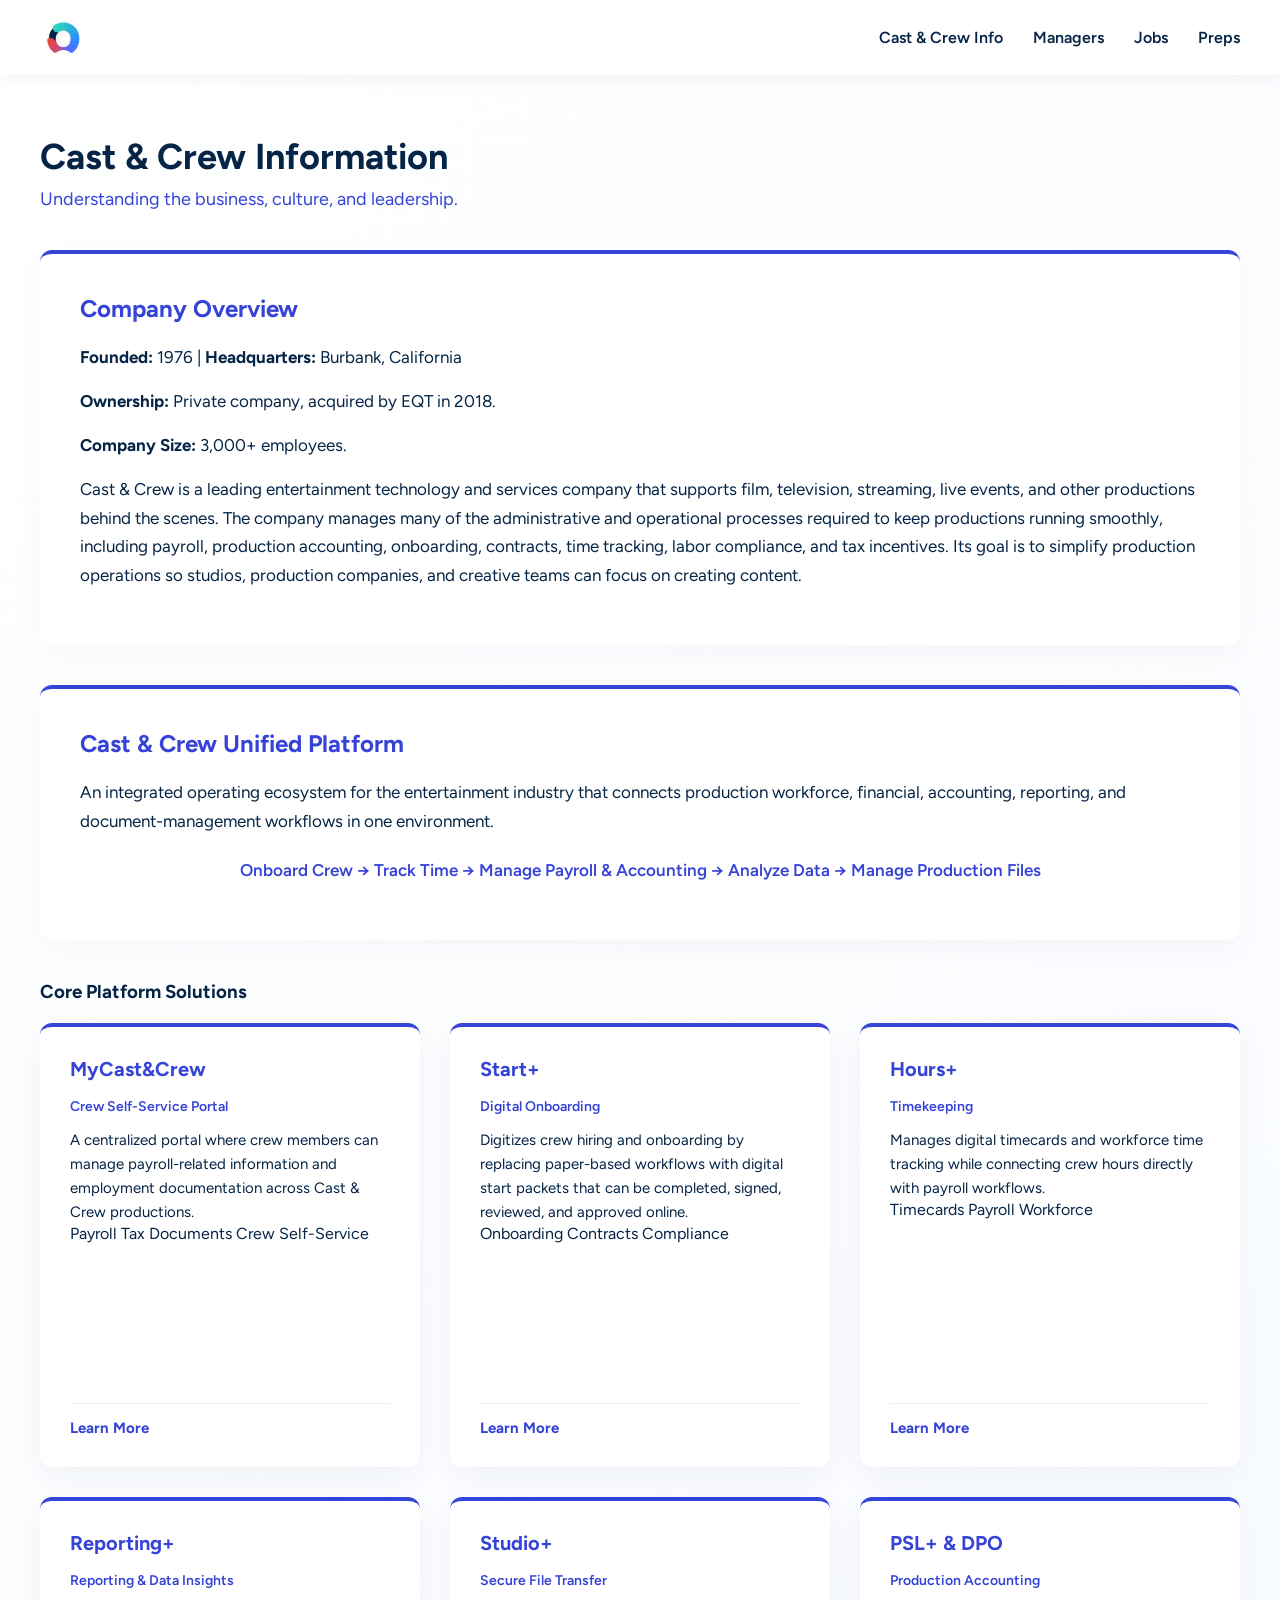
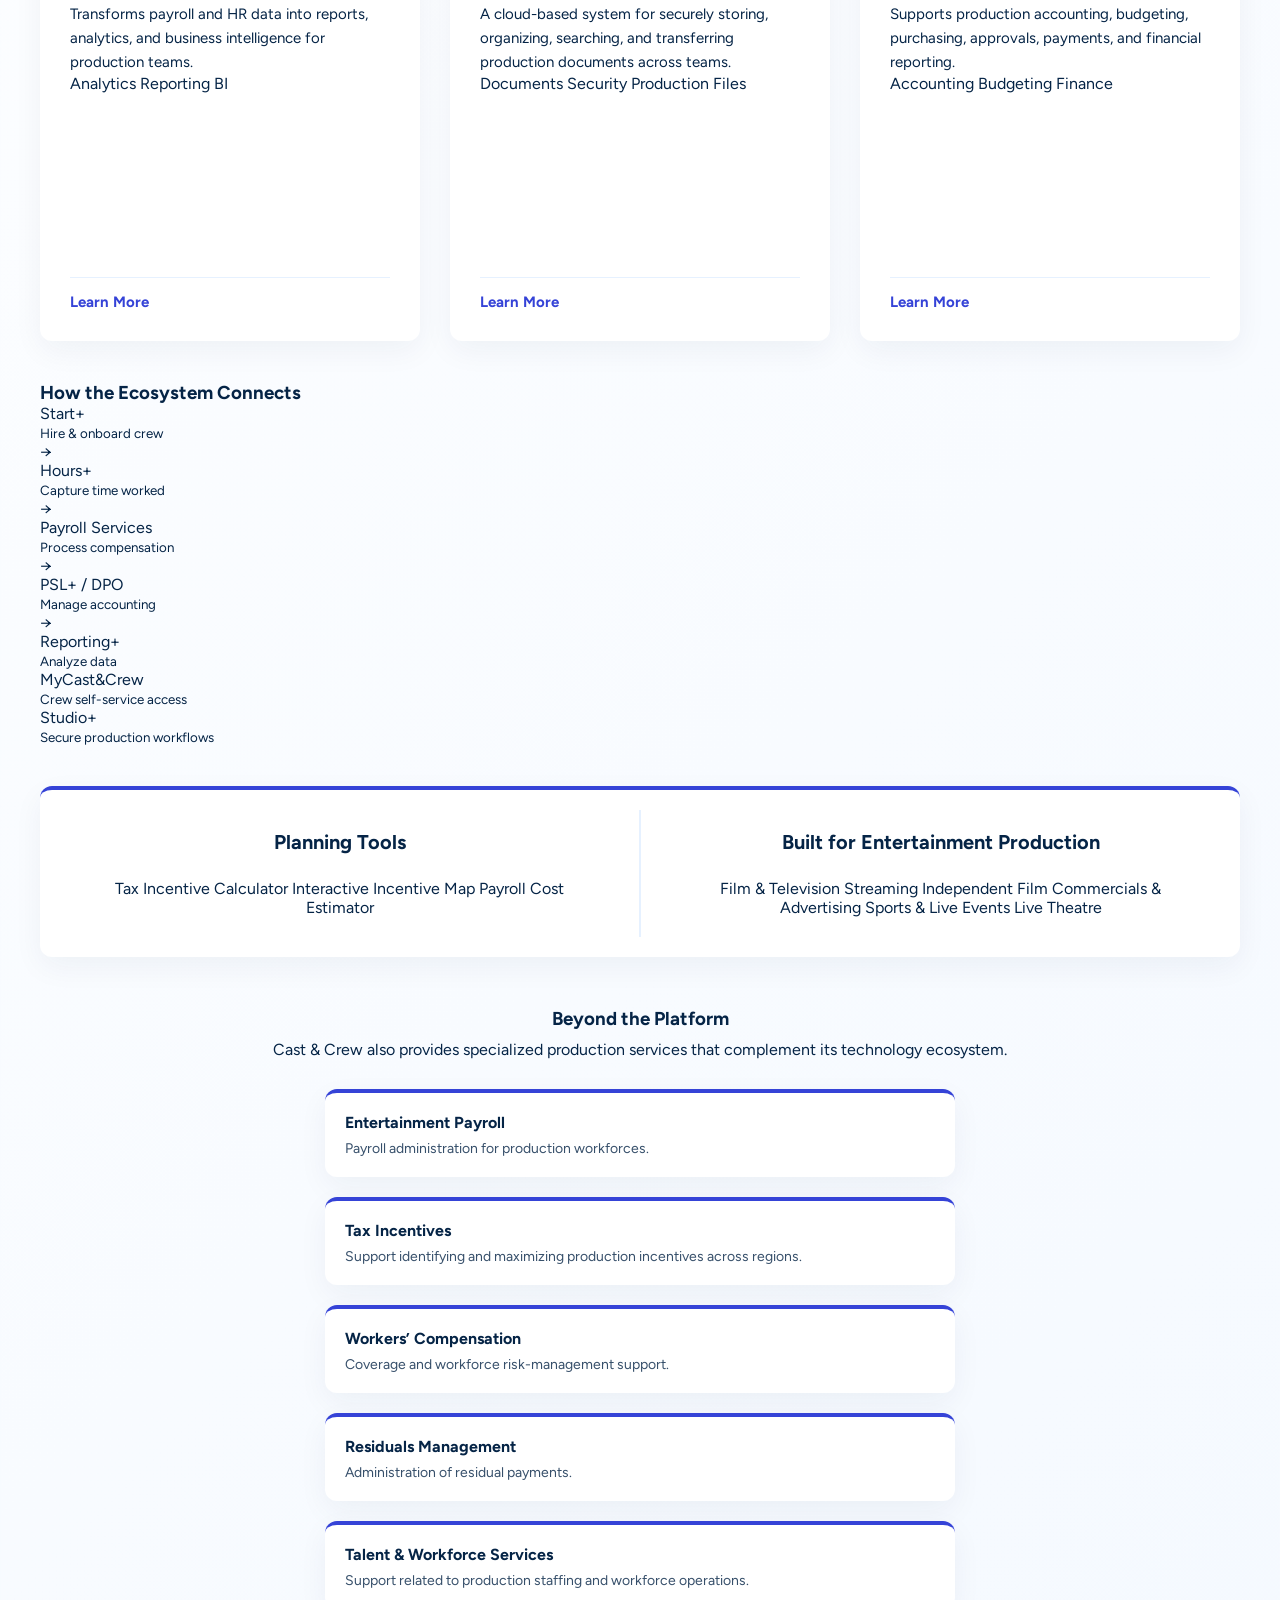
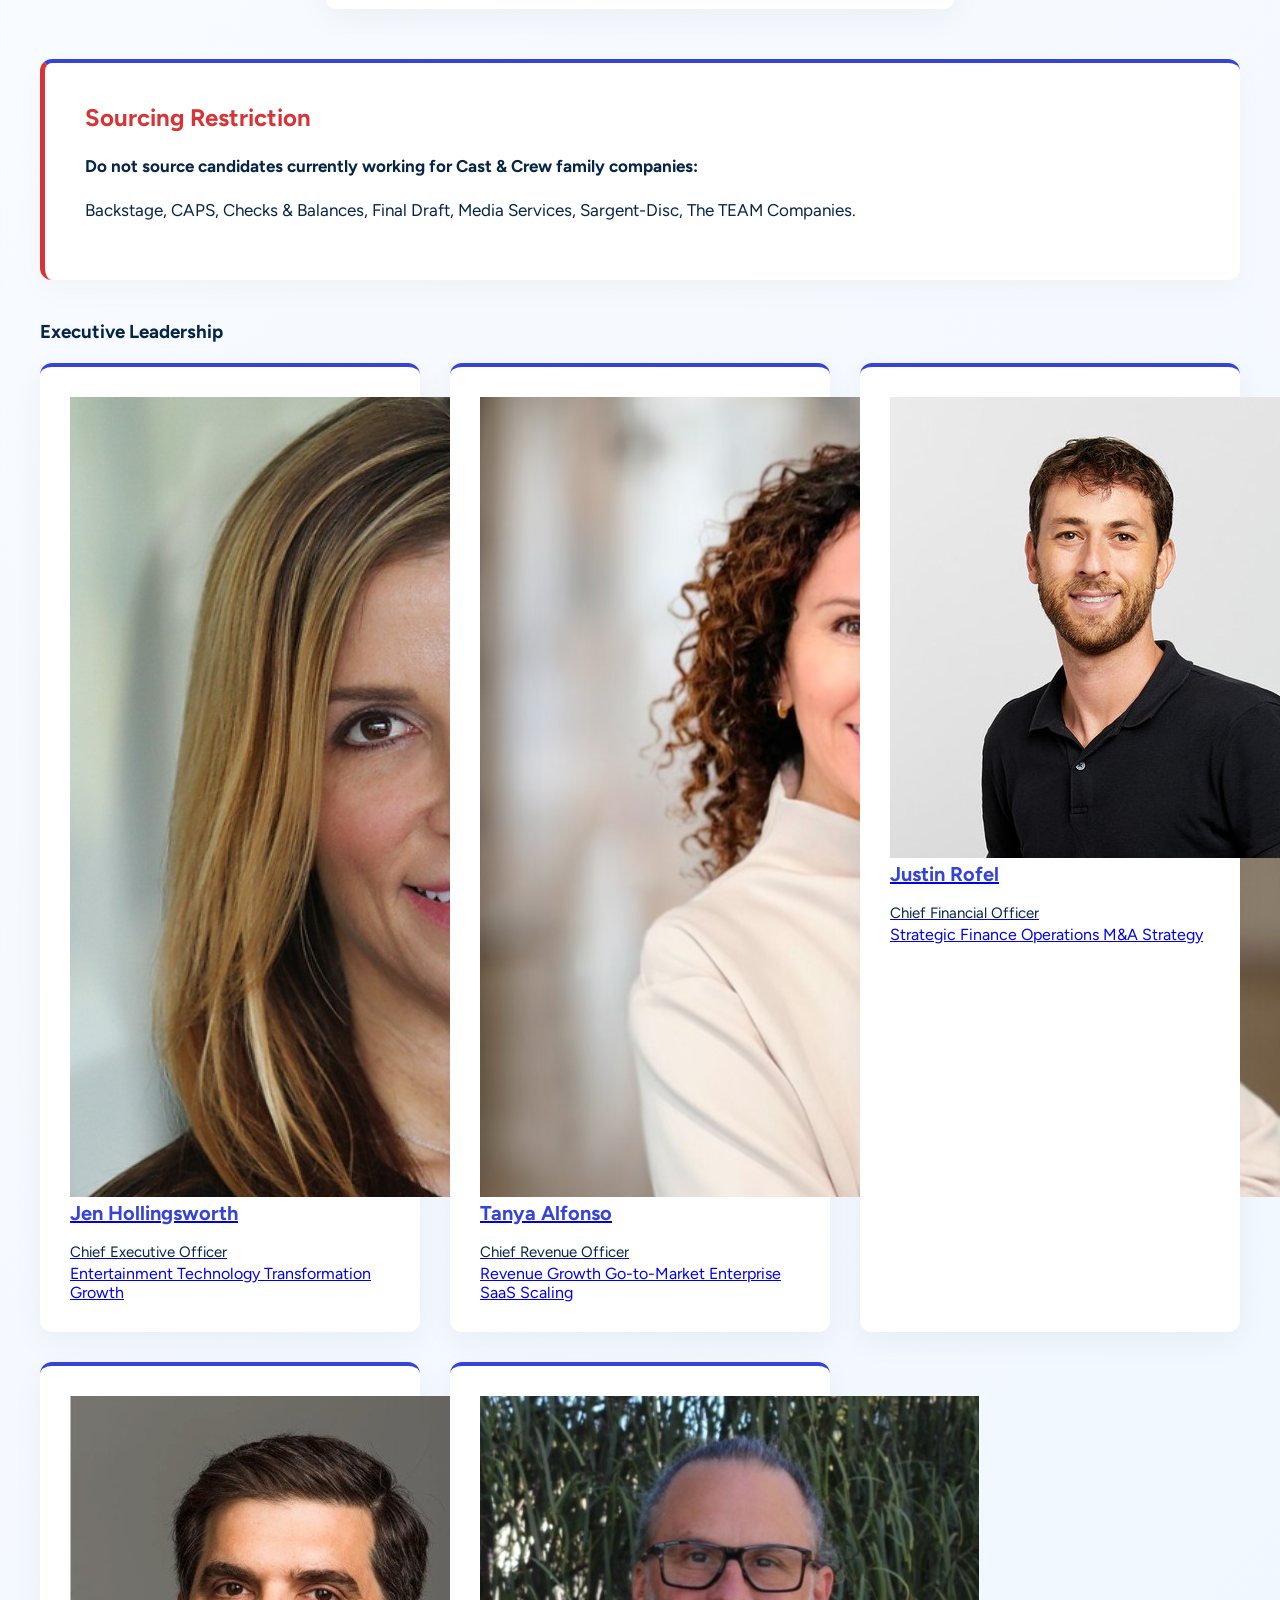
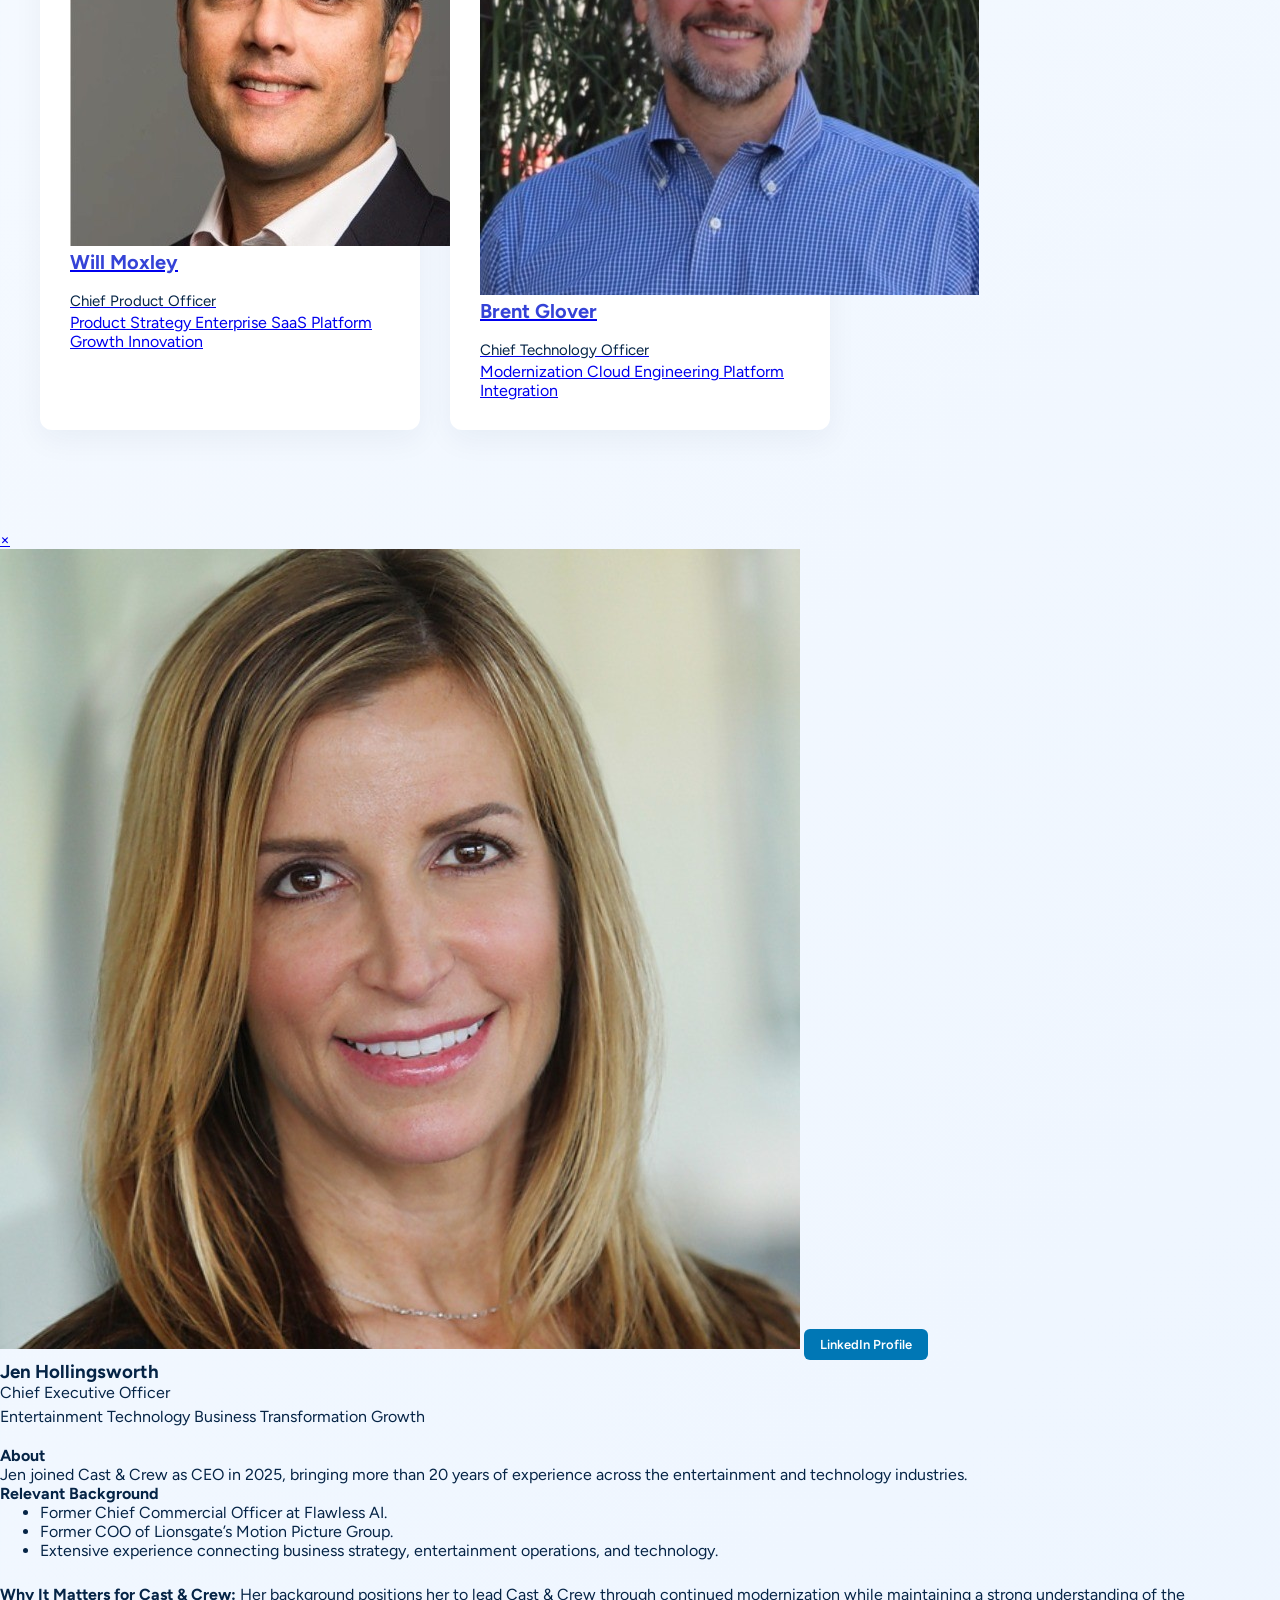
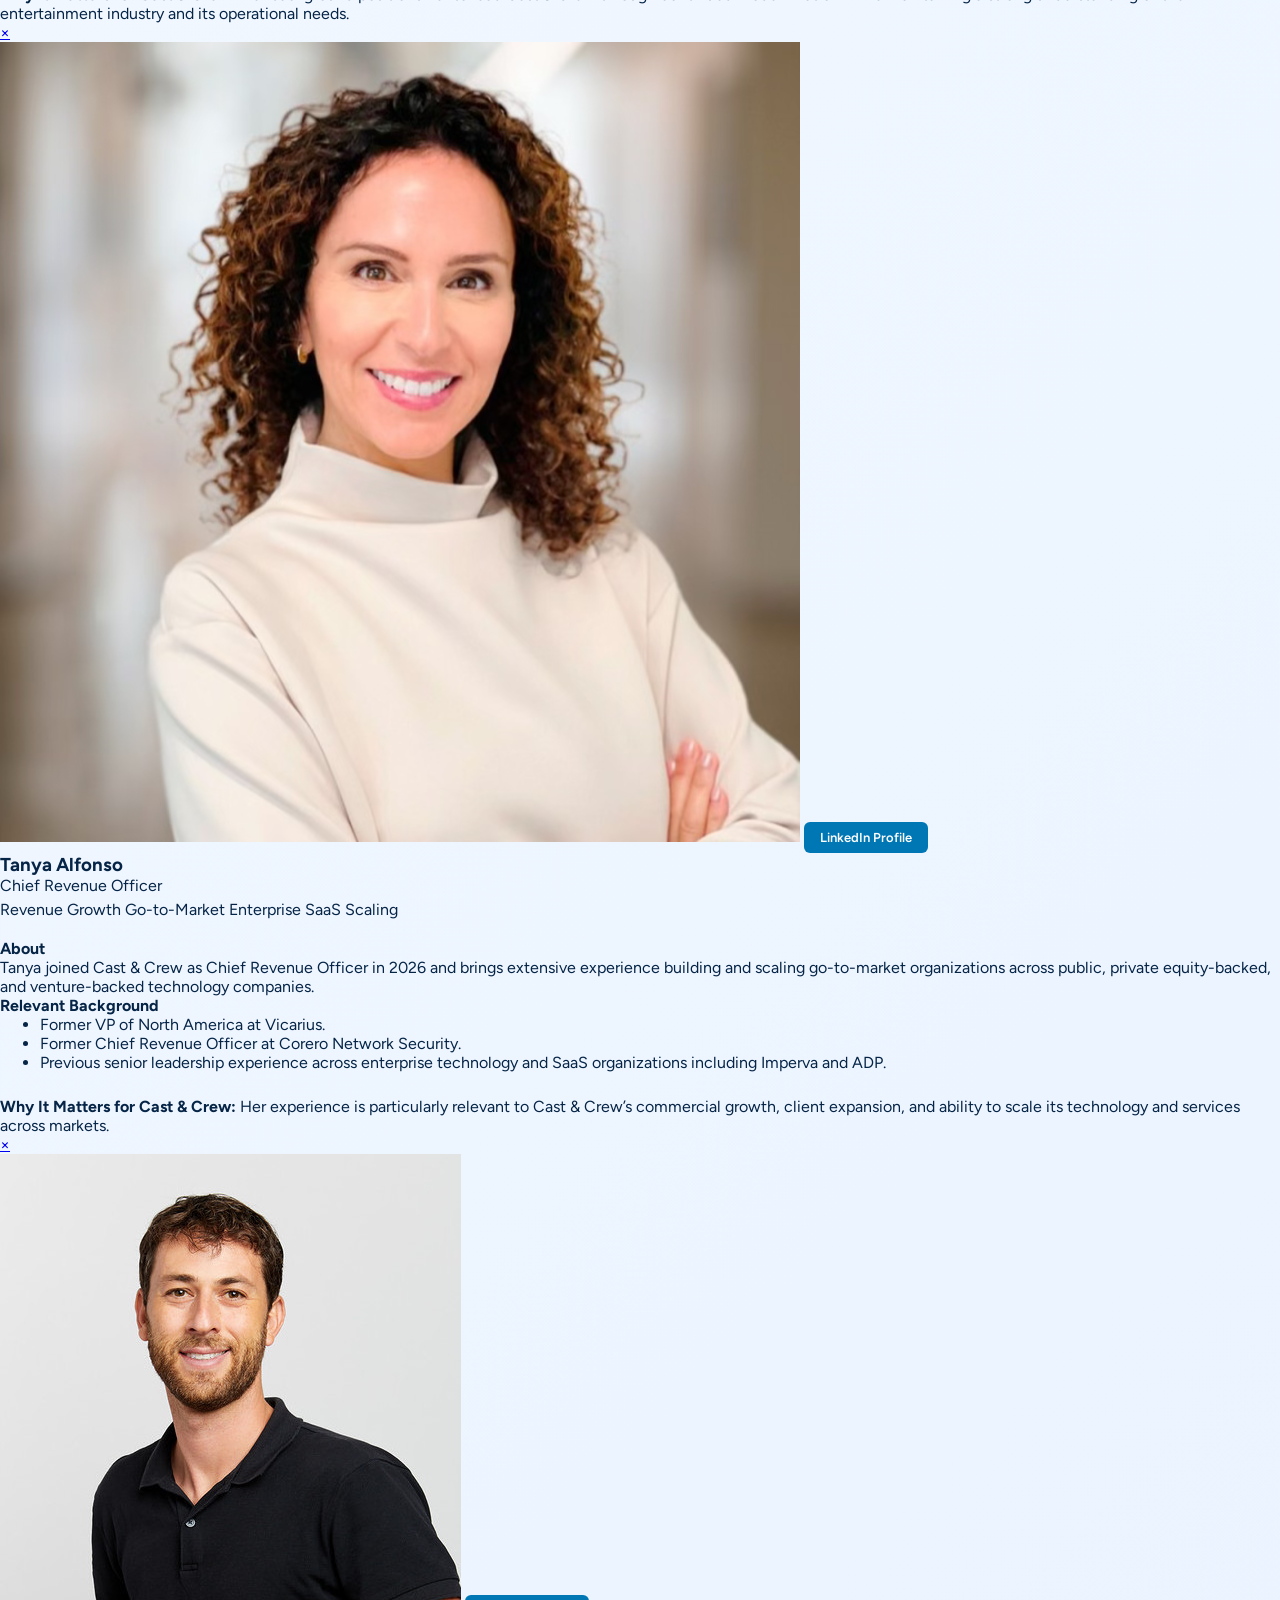
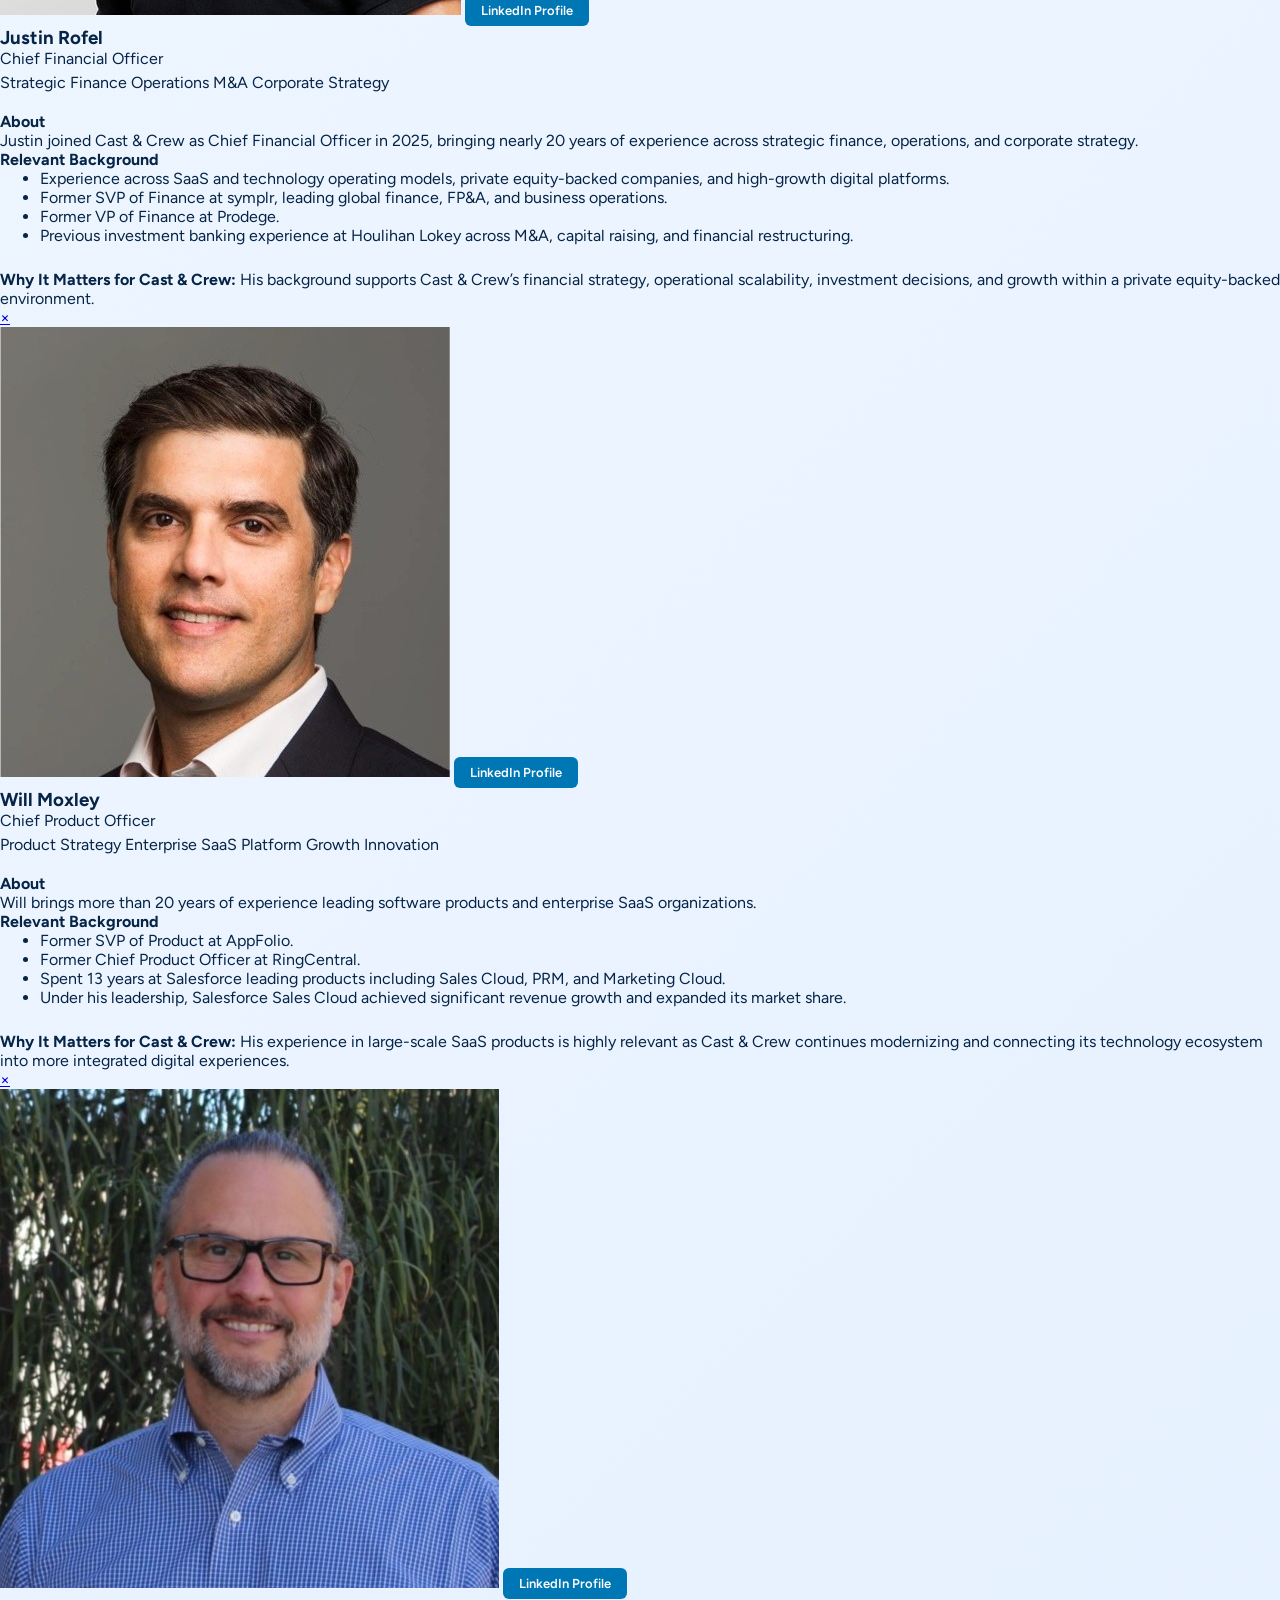
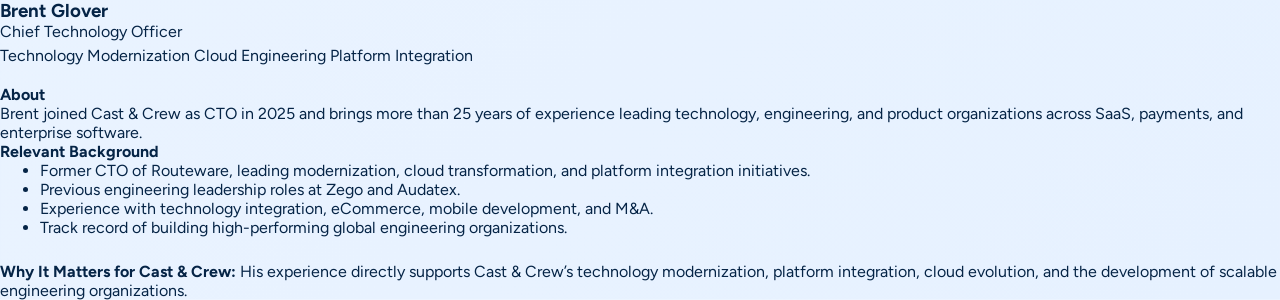
==== commit e4d9c924: "Refactor info.html structure and styling Updated the structure and style of the info.html file, incl" ====
--- a/info.html
+++ b/info.html
@@ -21,7 +21,6 @@
                 <div class="dropdown-content">
                     <a href="#overview">Company Overview</a>
                     <a href="#ecosystem">Core Services & Ecosystem</a>
-                    <a href="#culture">Cultural Fit</a>
                     <a href="#executives">Executive Leadership</a>
                 </div>
             </div>
@@ -55,7 +54,7 @@
         </section>
 
         <!-- CORE SERVICES & ECOSYSTEM -->
-        <section id="ecosystem" class="text-section" style="background-color: transparent; padding: 0; box-shadow: none;">
+        <section id="ecosystem" style="background-color: transparent; padding: 0; box-shadow: none; border-top: none;">
             
             <div class="text-section">
                 <h3>Cast & Crew Unified Platform</h3>
@@ -73,7 +72,7 @@
                     <h3>MyCast&Crew</h3>
                     <p style="color: var(--tech-blue); font-weight: 600; font-size: 14px; margin-bottom: 10px;">Crew Self-Service Portal</p>
                     <p>A centralized portal where crew members can manage payroll-related information and employment documentation across Cast & Crew productions.</p>
-                    <div class="tags-container">
+                    <div class="tags-container" style="justify-content: flex-start;">
                         <span class="tag">Payroll</span>
                         <span class="tag">Tax Documents</span>
                         <span class="tag">Crew Self-Service</span>
@@ -101,7 +100,7 @@
                     <h3>Start+</h3>
                     <p style="color: var(--tech-blue); font-weight: 600; font-size: 14px; margin-bottom: 10px;">Digital Onboarding</p>
                     <p>Digitizes crew hiring and onboarding by replacing paper-based workflows with digital start packets that can be completed, signed, reviewed, and approved online.</p>
-                    <div class="tags-container">
+                    <div class="tags-container" style="justify-content: flex-start;">
                         <span class="tag">Onboarding</span>
                         <span class="tag">Contracts</span>
                         <span class="tag">Compliance</span>
@@ -130,7 +129,7 @@
                     <h3>Hours+</h3>
                     <p style="color: var(--tech-blue); font-weight: 600; font-size: 14px; margin-bottom: 10px;">Timekeeping</p>
                     <p>Manages digital timecards and workforce time tracking while connecting crew hours directly with payroll workflows.</p>
-                    <div class="tags-container">
+                    <div class="tags-container" style="justify-content: flex-start;">
                         <span class="tag">Timecards</span>
                         <span class="tag">Payroll</span>
                         <span class="tag">Workforce</span>
@@ -159,7 +158,7 @@
                     <h3>Reporting+</h3>
                     <p style="color: var(--tech-blue); font-weight: 600; font-size: 14px; margin-bottom: 10px;">Reporting & Data Insights</p>
                     <p>Transforms payroll and HR data into reports, analytics, and business intelligence for production teams.</p>
-                    <div class="tags-container">
+                    <div class="tags-container" style="justify-content: flex-start;">
                         <span class="tag">Analytics</span>
                         <span class="tag">Reporting</span>
                         <span class="tag">BI</span>
@@ -188,7 +187,7 @@
                     <h3>Studio+</h3>
                     <p style="color: var(--tech-blue); font-weight: 600; font-size: 14px; margin-bottom: 10px;">Secure File Transfer</p>
                     <p>A cloud-based system for securely storing, organizing, searching, and transferring production documents across teams.</p>
-                    <div class="tags-container">
+                    <div class="tags-container" style="justify-content: flex-start;">
                         <span class="tag">Documents</span>
                         <span class="tag">Security</span>
                         <span class="tag">Production Files</span>
@@ -218,7 +217,7 @@
                     <h3>PSL+ & DPO</h3>
                     <p style="color: var(--tech-blue); font-weight: 600; font-size: 14px; margin-bottom: 10px;">Production Accounting</p>
                     <p>Supports production accounting, budgeting, purchasing, approvals, payments, and financial reporting.</p>
-                    <div class="tags-container">
+                    <div class="tags-container" style="justify-content: flex-start;">
                         <span class="tag">Accounting</span>
                         <span class="tag">Budgeting</span>
                         <span class="tag">Finance</span>
@@ -265,54 +264,57 @@
                 </div>
             </div>
 
-            <!-- Planning Tools -->
-            <div class="card" style="margin-top: 40px; display: flex; flex-direction: column; align-items: center; text-align: center;">
-                <h3 style="color: var(--petrol-blue); margin-bottom: 15px;">Planning Tools</h3>
-                <div class="tags-container" style="justify-content: center;">
-                    <span class="tag">Tax Incentive Calculator</span>
-                    <span class="tag">Interactive Incentive Map</span>
-                    <span class="tag">Payroll Cost Estimator</span>
-                </div>
-            </div>
-
-            <!-- Bottom Sections -->
-            <div class="bottom-sections-grid">
-                <div>
-                    <h3 style="color: var(--petrol-blue); margin-bottom: 20px;">Beyond the Platform</h3>
-                    <p style="margin-bottom: 20px;">Cast & Crew also provides specialized production services that complement its technology ecosystem.</p>
-                    <div style="display: flex; flex-direction: column; gap: 15px;">
-                        <div class="compact-card">
-                            <h4>Entertainment Payroll</h4>
-                            <p>Payroll administration for production workforces.</p>
-                        </div>
-                        <div class="compact-card">
-                            <h4>Tax Incentives</h4>
-                            <p>Support identifying and maximizing production incentives across regions.</p>
-                        </div>
-                        <div class="compact-card">
-                            <h4>Workers’ Compensation</h4>
-                            <p>Coverage and workforce risk-management support.</p>
-                        </div>
-                        <div class="compact-card">
-                            <h4>Residuals Management</h4>
-                            <p>Administration of residual payments.</p>
-                        </div>
-                        <div class="compact-card">
-                            <h4>Talent & Workforce Services</h4>
-                            <p>Support related to production staffing and workforce operations.</p>
-                        </div>
-                    </div>
-                </div>
-
-                <div>
-                    <h3 style="color: var(--petrol-blue); margin-bottom: 20px;">Built for Entertainment Production</h3>
-                    <div class="chip-container">
-                        <span class="chip">Film & Television</span>
-                        <span class="chip">Streaming</span>
-                        <span class="chip">Independent Film</span>
-                        <span class="chip">Commercials & Advertising</span>
-                        <span class="chip">Sports & Live Events</span>
-                        <span class="chip">Live Theatre</span>
+            <!-- NUEVO: Tarjeta combinada de Planning Tools & Built for Entertainment -->
+            <div class="card combined-card">
+                <div class="combined-col">
+                    <h3>Planning Tools</h3>
+                    <div class="tags-container">
+                        <span class="tag tag-large">Tax Incentive Calculator</span>
+                        <span class="tag tag-large">Interactive Incentive Map</span>
+                        <span class="tag tag-large">Payroll Cost Estimator</span>
+                    </div>
+                </div>
+                
+                <div class="combined-divider"></div>
+                
+                <div class="combined-col">
+                    <h3>Built for Entertainment Production</h3>
+                    <div class="tags-container">
+                        <span class="tag tag-large">Film & Television</span>
+                        <span class="tag tag-large">Streaming</span>
+                        <span class="tag tag-large">Independent Film</span>
+                        <span class="tag tag-large">Commercials & Advertising</span>
+                        <span class="tag tag-large">Sports & Live Events</span>
+                        <span class="tag tag-large">Live Theatre</span>
+                    </div>
+                </div>
+            </div>
+
+            <!-- NUEVO: Beyond the Platform en cuadrícula 2-2-1 -->
+            <div style="margin-top: 50px;">
+                <h3 style="color: var(--petrol-blue); margin-bottom: 10px; text-align: center;">Beyond the Platform</h3>
+                <p style="margin-bottom: 30px; text-align: center;">Cast & Crew also provides specialized production services that complement its technology ecosystem.</p>
+                
+                <div class="beyond-grid">
+                    <div class="compact-card">
+                        <h4>Entertainment Payroll</h4>
+                        <p>Payroll administration for production workforces.</p>
+                    </div>
+                    <div class="compact-card">
+                        <h4>Tax Incentives</h4>
+                        <p>Support identifying and maximizing production incentives across regions.</p>
+                    </div>
+                    <div class="compact-card">
+                        <h4>Workers’ Compensation</h4>
+                        <p>Coverage and workforce risk-management support.</p>
+                    </div>
+                    <div class="compact-card">
+                        <h4>Residuals Management</h4>
+                        <p>Administration of residual payments.</p>
+                    </div>
+                    <div class="compact-card">
+                        <h4>Talent & Workforce Services</h4>
+                        <p>Support related to production staffing and workforce operations.</p>
                     </div>
                 </div>
             </div>
@@ -325,8 +327,8 @@
             <p>Backstage, CAPS, Checks & Balances, Final Draft, Media Services, Sargent-Disc, The TEAM Companies.</p>
         </section>
 
-        <!-- NUEVA SECCIÓN: EXECUTIVE LEADERSHIP (CARDS & MODALS) -->
-        <section id="executives" class="text-section" style="background-color: transparent; padding: 0; box-shadow: none;">
+        <!-- EXECUTIVE LEADERSHIP (CARDS & MODALS) -->
+        <section id="executives" style="background-color: transparent; padding: 0; box-shadow: none; border-top: none;">
             <h3 style="color: var(--petrol-blue); margin-bottom: 20px;">Executive Leadership</h3>
             
             <div class="card-container exec-grid">
@@ -400,11 +402,7 @@
 
     </main>
 
-    <!-- ============================================== -->
-    <!-- MODALES DE EJECUTIVOS (Ocultos por defecto)    -->
-    <!-- ============================================== -->
-
-    <!-- Modal Jen -->
+    <!-- MODALES DE EJECUTIVOS -->
     <div id="modal-jen" class="modal-window">
         <div class="modal-content">
             <a href="#executives" class="modal-close">&times;</a>
@@ -416,7 +414,7 @@
                 <div class="modal-right">
                     <h3>Jen Hollingsworth</h3>
                     <p class="exec-title" style="margin-bottom: 5px;">Chief Executive Officer</p>
-                    <div class="tags-container" style="margin-bottom: 20px;">
+                    <div class="tags-container" style="justify-content: flex-start; margin-bottom: 20px;">
                         <span class="tag">Entertainment Technology</span>
                         <span class="tag">Business Transformation</span>
                         <span class="tag">Growth</span>
@@ -440,7 +438,6 @@
         </div>
     </div>
 
-    <!-- Modal Tanya -->
     <div id="modal-tanya" class="modal-window">
         <div class="modal-content">
             <a href="#executives" class="modal-close">&times;</a>
@@ -452,7 +449,7 @@
                 <div class="modal-right">
                     <h3>Tanya Alfonso</h3>
                     <p class="exec-title" style="margin-bottom: 5px;">Chief Revenue Officer</p>
-                    <div class="tags-container" style="margin-bottom: 20px;">
+                    <div class="tags-container" style="justify-content: flex-start; margin-bottom: 20px;">
                         <span class="tag">Revenue Growth</span>
                         <span class="tag">Go-to-Market</span>
                         <span class="tag">Enterprise SaaS</span>
@@ -477,7 +474,6 @@
         </div>
     </div>
 
-    <!-- Modal Justin -->
     <div id="modal-justin" class="modal-window">
         <div class="modal-content">
             <a href="#executives" class="modal-close">&times;</a>
@@ -489,7 +485,7 @@
                 <div class="modal-right">
                     <h3>Justin Rofel</h3>
                     <p class="exec-title" style="margin-bottom: 5px;">Chief Financial Officer</p>
-                    <div class="tags-container" style="margin-bottom: 20px;">
+                    <div class="tags-container" style="justify-content: flex-start; margin-bottom: 20px;">
                         <span class="tag">Strategic Finance</span>
                         <span class="tag">Operations</span>
                         <span class="tag">M&A</span>
@@ -515,7 +511,6 @@
         </div>
     </div>
 
-    <!-- Modal Will -->
     <div id="modal-will" class="modal-window">
         <div class="modal-content">
             <a href="#executives" class="modal-close">&times;</a>
@@ -527,7 +522,7 @@
                 <div class="modal-right">
                     <h3>Will Moxley</h3>
                     <p class="exec-title" style="margin-bottom: 5px;">Chief Product Officer</p>
-                    <div class="tags-container" style="margin-bottom: 20px;">
+                    <div class="tags-container" style="justify-content: flex-start; margin-bottom: 20px;">
                         <span class="tag">Product Strategy</span>
                         <span class="tag">Enterprise SaaS</span>
                         <span class="tag">Platform Growth</span>
@@ -553,7 +548,6 @@
         </div>
     </div>
 
-    <!-- Modal Brent -->
     <div id="modal-brent" class="modal-window">
         <div class="modal-content">
             <a href="#executives" class="modal-close">&times;</a>
@@ -565,7 +559,7 @@
                 <div class="modal-right">
                     <h3>Brent Glover</h3>
                     <p class="exec-title" style="margin-bottom: 5px;">Chief Technology Officer</p>
-                    <div class="tags-container" style="margin-bottom: 20px;">
+                    <div class="tags-container" style="justify-content: flex-start; margin-bottom: 20px;">
                         <span class="tag">Technology Modernization</span>
                         <span class="tag">Cloud Engineering</span>
                         <span class="tag">Platform Integration</span>
--- a/styles.css
+++ b/styles.css
@@ -110,13 +110,14 @@
     margin-bottom: 40px;
 }
 
-/* SECCIONES DE TEXTO */
+/* SECCIONES DE TEXTO (Ahora con la sombrita azul superior unificada) */
 .text-section {
     background-color: var(--white);
     padding: 40px;
     border-radius: 12px;
     box-shadow: 0 10px 30px rgba(5, 36, 70, 0.03);
     margin-bottom: 40px;
+    border-top: 4px solid var(--tech-blue);
 }
 
 .text-section h3 {
@@ -158,14 +159,6 @@
     display: grid;
     grid-template-columns: repeat(auto-fit, minmax(280px, 1fr));
     gap: 30px;
-}
-
-.bottom-sections-grid {
-    display: grid;
-    grid-template-columns: 1fr 1fr;
-    gap: 40px;
-    align-items: start;
-    margin-top: 40px;
 }
 
 /* TARJETA BÁSICA */
@@ -204,13 +197,13 @@
     min-height: 380px; 
 }
 
-/* TARJETA COMPACTA */
+/* TARJETAS COMPACTAS (BEYOND THE PLATFORM - Ahora con borde grueso) */
 .compact-card {
     background-color: var(--white);
     padding: 20px;
     border-radius: 12px;
     box-shadow: 0 10px 30px rgba(5, 36, 70, 0.05);
-    border-top: 2px solid var(--baby-blue);
+    border-top: 4px solid var(--tech-blue);
 }
 
 .compact-card h4 {
@@ -224,30 +217,52 @@
     opacity: 0.8;
 }
 
-/* PILARES */
-.pillars-section h3 {
-    font-size: 24px;
+/* NUEVA CUADRÍCULA 2-2-1 PARA BEYOND THE PLATFORM */
+.beyond-grid {
+    display: flex;
+    flex-wrap: wrap;
+    justify-content: center;
+    gap: 20px;
+}
+
+.beyond-grid .compact-card {
+    flex: 0 1 calc(50% - 10px); /* Ocupa la mitad del espacio menos la separación */
+    min-width: 250px;
+}
+
+/* NUEVA TARJETA COMBINADA (PLANNING + ENTERTAINMENT) */
+.combined-card {
+    display: flex;
+    flex-direction: row;
+    align-items: stretch;
+    padding: 0;
+    margin-top: 40px;
+}
+
+.combined-col {
+    flex: 1;
+    padding: 40px;
+    display: flex;
+    flex-direction: column;
+    align-items: center;
+    text-align: center;
+}
+
+.combined-col h3 {
     color: var(--petrol-blue);
     margin-bottom: 25px;
 }
 
-.pillar {
-    border-top: none;
-    border-left: 4px solid var(--tech-blue);
-}
-
-.pillar-number {
-    display: block;
-    font-size: 14px;
-    font-weight: 700;
-    color: var(--tech-blue);
-    margin-bottom: 10px;
-}
-
-/* BOTÓN DE LINKEDIN Y ENLACES */
+.combined-divider {
+    width: 2px;
+    background-color: var(--baby-blue);
+    margin: 20px 0;
+}
+
+/* BOTÓN DE LINKEDIN */
 .linkedin-btn {
     display: inline-block;
-    background-color: #0077b5; /* Color oficial de LinkedIn */
+    background-color: #0077b5;
     color: var(--white);
     padding: 8px 16px;
     border-radius: 6px;
@@ -309,298 +324,4 @@
 
 .product-card summary:hover {
     background-color: transparent;
-    text-decoration: underline;
-}
-
-.product-details {
-    padding-top: 15px;
-}
-
-.product-details h4 {
-    margin-bottom: 10px;
-    color: var(--petrol-blue);
-    font-size: 15px;
-}
-
-/* RECUADROS DESTACADOS */
-.highlight-box {
-    background-color: var(--baby-blue);
-    border-left: 4px solid var(--tech-blue);
-    padding: 20px;
-    margin: 15px 0;
-    border-radius: 6px;
-}
-
-.highlight-box p {
-    margin-bottom: 8px;
-    font-size: 15px;
-    color: var(--petrol-blue);
-}
-
-.highlight-box strong {
-    font-weight: 700;
-}
-
-/* ETIQUETAS (TAGS) */
-.tags-container {
-    display: flex;
-    flex-wrap: wrap;
-    gap: 8px;
-    margin: 15px 0;
-}
-
-.tag {
-    display: inline-block;
-    background-color: var(--baby-blue);
-    color: var(--tech-blue);
-    padding: 6px 12px;
-    border-radius: 4px;
-    font-size: 12px;
-    font-weight: 700;
-    text-transform: uppercase;
-    letter-spacing: 0.5px;
-    border: none;
-}
-
-.tag-large {
-    padding: 8px 16px;
-    font-size: 14px;
-    border-radius: 6px;
-}
-
-/* CHIPS (TABS) PARA INDUSTRIAS */
-.chip-container {
-    display: flex;
-    flex-wrap: wrap;
-    gap: 12px;
-    margin-top: 10px;
-}
-
-.chip {
-    display: inline-block;
-    padding: 8px 18px;
-    background-color: var(--white);
-    border: 1px solid var(--tech-blue);
-    border-radius: 50px;
-    color: var(--tech-blue);
-    font-weight: 600;
-    font-size: 14px;
-    box-shadow: 0 4px 10px rgba(5,36,70,0.05);
-}
-
-/* DIAGRAMA DE FLUJO (ECOSISTEMA) */
-.flow-diagram {
-    display: flex;
-    flex-direction: column;
-    align-items: center;
-    gap: 30px;
-    margin: 40px 0;
-    padding: 20px;
-    background-color: #F8FBFF;
-    border-radius: 12px;
-}
-
-.main-flow {
-    display: flex;
-    align-items: center;
-    justify-content: center;
-    flex-wrap: wrap;
-    gap: 15px;
-    width: 100%;
-}
-
-.supporting-flow {
-    display: flex;
-    justify-content: center;
-    gap: 20px;
-    flex-wrap: wrap;
-    width: 100%;
-}
-
-.flow-step {
-    background: var(--white);
-    border: 2px solid var(--tech-blue);
-    padding: 15px;
-    border-radius: 8px;
-    text-align: center;
-    font-weight: 700;
-    color: var(--petrol-blue);
-    box-shadow: 0 4px 10px rgba(5,36,70,0.05);
-    flex: 1 1 auto;
-    min-width: 140px;
-}
-
-.flow-step small {
-    display: block;
-    font-weight: 400;
-    font-size: 13px;
-    margin-top: 5px;
-    color: var(--tech-blue);
-}
-
-.flow-step.supporting {
-    border-color: #A0B3C6;
-    border-style: dashed;
-}
-
-.flow-arrow {
-    color: var(--tech-blue);
-    font-size: 20px;
-    font-weight: bold;
-}
-
-/* -------------------------------------- */
-/* NUEVA SECCIÓN: EXECUTIVE CARDS & MODAL */
-/* -------------------------------------- */
-
-/* Tarjetas ejecutivas interactivas */
-.exec-card-link {
-    text-decoration: none;
-    color: inherit;
-    display: flex;
-    flex-direction: column;
-    align-items: center;
-    text-align: center;
-    cursor: pointer;
-    transition: transform 0.3s ease, box-shadow 0.3s ease;
-}
-
-.exec-card-link:hover {
-    transform: translateY(-5px);
-    box-shadow: 0 15px 35px rgba(5, 36, 70, 0.1);
-}
-
-.exec-card-photo {
-    width: 140px;
-    height: 140px;
-    border-radius: 50%;
-    object-fit: cover;
-    border: 4px solid var(--baby-blue);
-    margin-bottom: 15px;
-}
-
-.exec-card-link h3 {
-    margin-bottom: 5px;
-    color: var(--petrol-blue);
-}
-
-.exec-title {
-    color: var(--tech-blue);
-    font-weight: 600;
-    margin-bottom: 15px;
-    font-size: 15px;
-}
-
-/* Modales (Ventanas Emergentes) */
-.modal-window {
-    position: fixed;
-    background-color: rgba(5, 36, 70, 0.85); /* Fondo oscuro transparente */
-    top: 0; right: 0; bottom: 0; left: 0;
-    z-index: 9999;
-    visibility: hidden;
-    opacity: 0;
-    pointer-events: none;
-    transition: all 0.3s ease;
-    display: flex;
-    align-items: center;
-    justify-content: center;
-    padding: 20px;
-}
-
-/* Activar el modal cuando se hace clic */
-.modal-window:target {
-    visibility: visible;
-    opacity: 1;
-    pointer-events: auto;
-}
-
-.modal-content {
-    background: var(--white);
-    width: 100%;
-    max-width: 900px;
-    border-radius: 12px;
-    position: relative;
-    max-height: 90vh;
-    overflow-y: auto;
-    box-shadow: 0 20px 50px rgba(0,0,0,0.3);
-}
-
-.modal-close {
-    position: absolute;
-    top: 20px;
-    right: 25px;
-    font-size: 30px;
-    text-decoration: none;
-    color: var(--petrol-blue);
-    font-weight: bold;
-    z-index: 10;
-}
-
-.modal-close:hover {
-    color: var(--tech-blue);
-}
-
-.modal-body {
-    display: flex;
-    gap: 40px;
-    padding: 50px;
-}
-
-.modal-left {
-    flex: 0 0 200px;
-    text-align: center;
-}
-
-.modal-left img {
-    width: 200px;
-    height: 200px;
-    border-radius: 50%;
-    object-fit: cover;
-    border: 5px solid var(--baby-blue);
-    margin-bottom: 15px;
-}
-
-.modal-right {
-    flex: 1;
-}
-
-.modal-right h3 {
-    font-size: 28px;
-    color: var(--petrol-blue);
-    margin-bottom: 5px;
-}
-
-.modal-right h4 {
-    margin-top: 25px;
-    margin-bottom: 10px;
-    color: var(--petrol-blue);
-    font-size: 18px;
-    border-bottom: 2px solid var(--baby-blue);
-    padding-bottom: 5px;
-    display: inline-block;
-}
-
-.modal-right ul {
-    margin-bottom: 15px;
-}
-
-.modal-right ul li {
-    margin-bottom: 8px;
-}
-
-/* Responsivo para celulares */
-@media (max-width: 768px) {
-    .main-flow { flex-direction: column; }
-    .flow-arrow { transform: rotate(90deg); }
-    .card-container.two-columns { grid-template-columns: 1fr; }
-    .bottom-sections-grid { grid-template-columns: 1fr; }
-    
-    .modal-body {
-        flex-direction: column;
-        padding: 30px 20px;
-        gap: 20px;
-    }
-    .modal-left {
-        flex: none;
-    }
-}
+    text-decoration
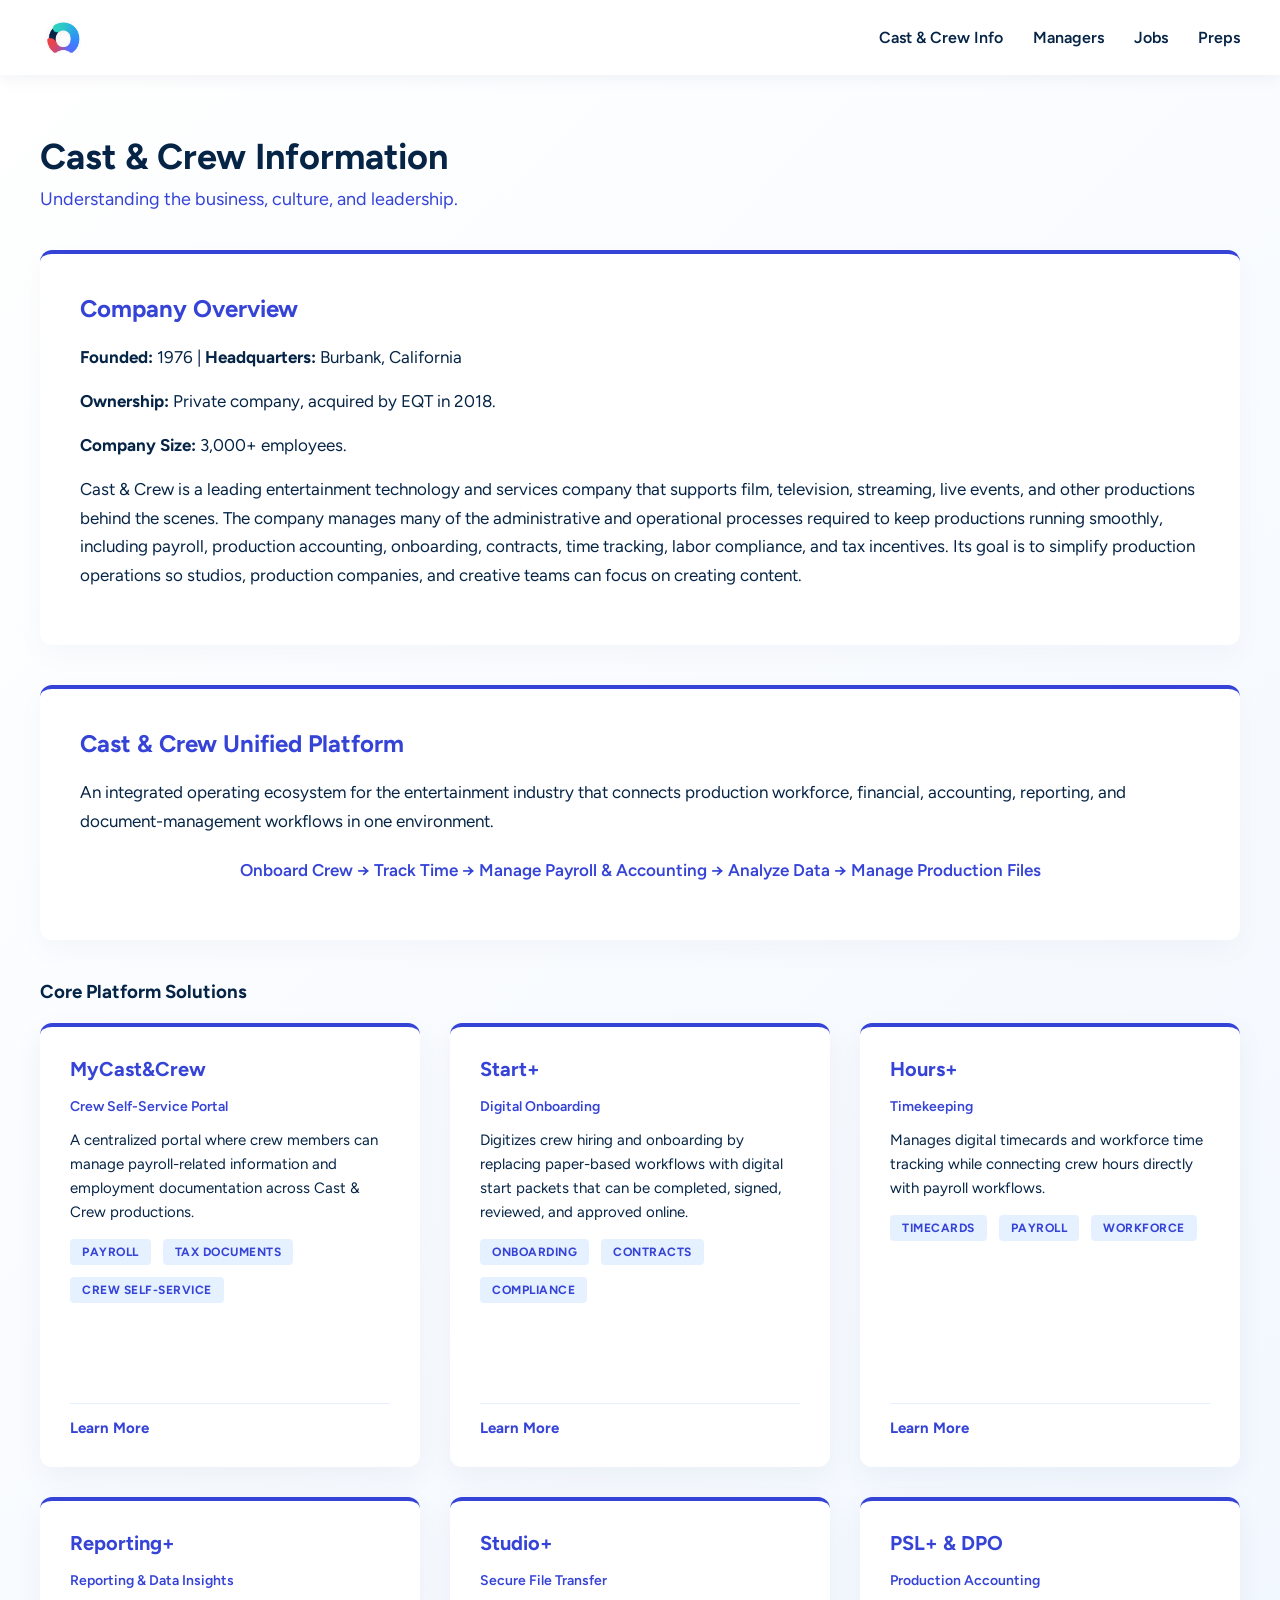
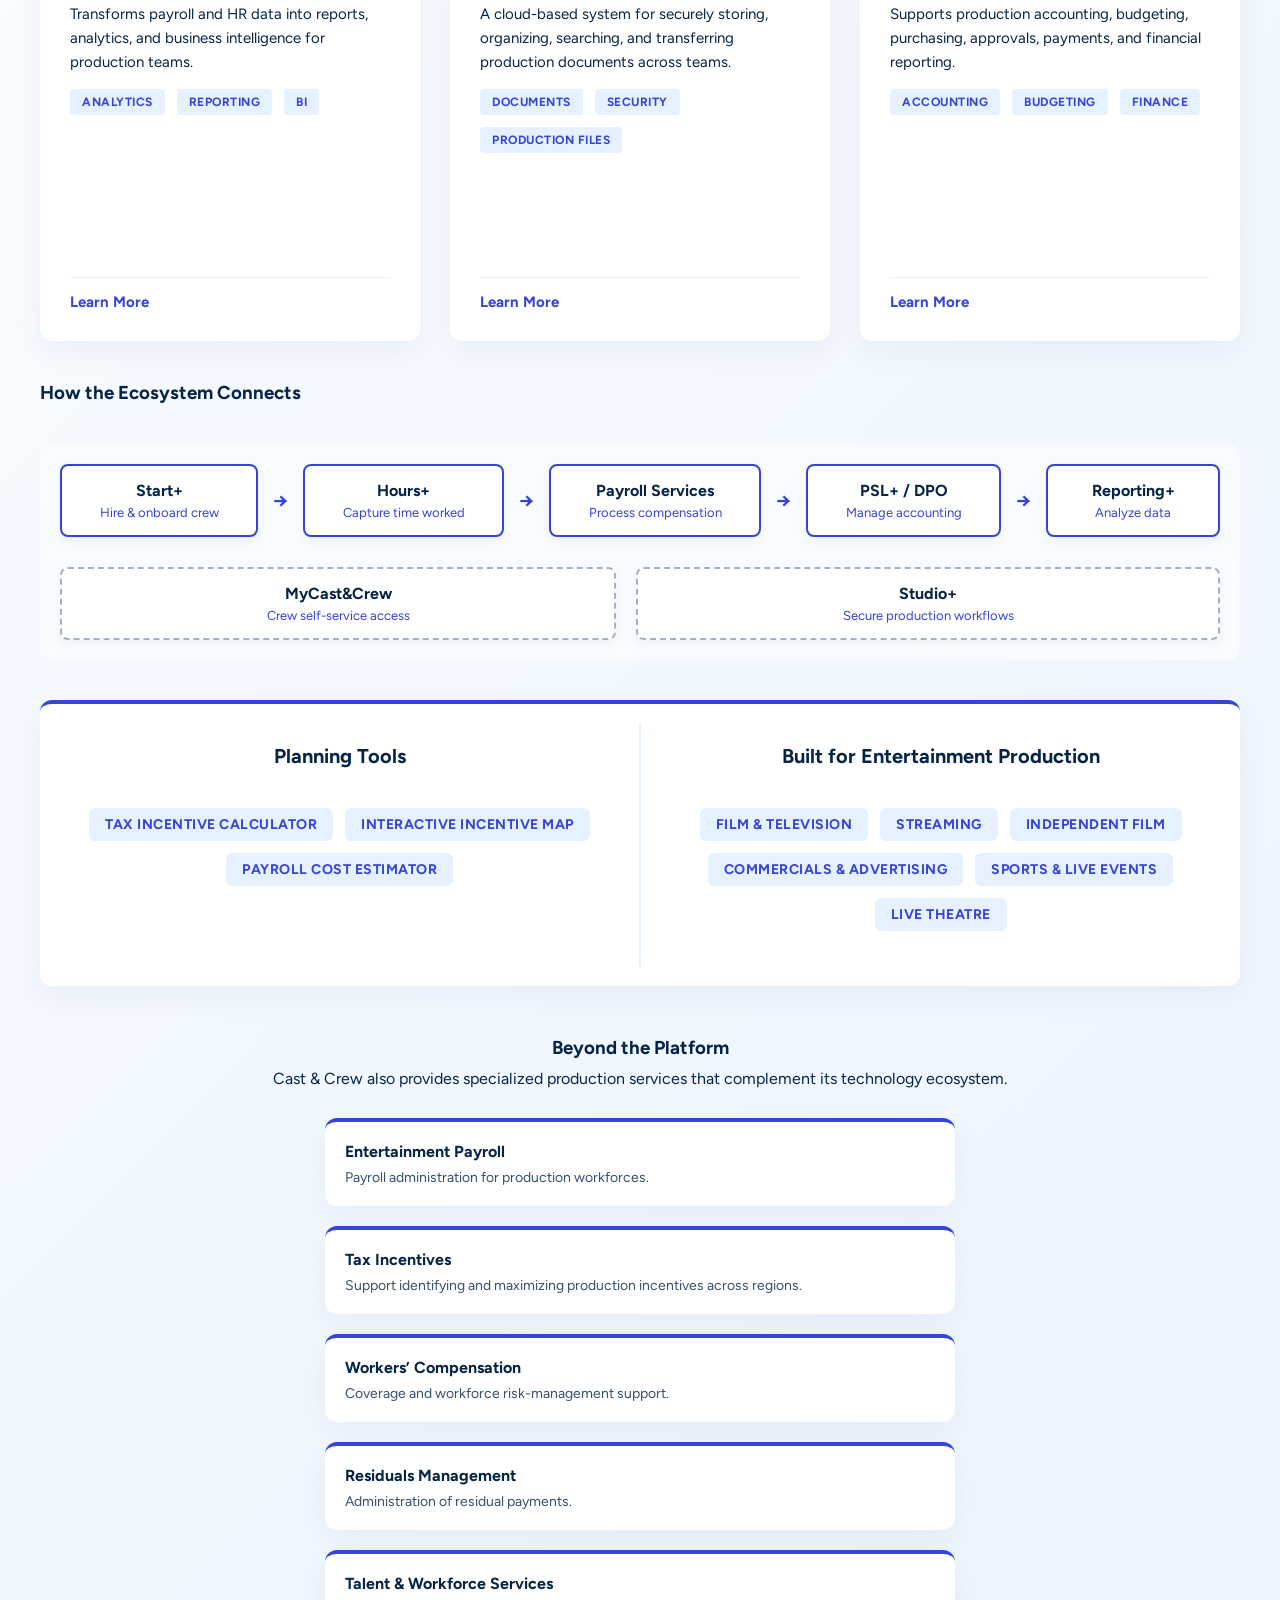
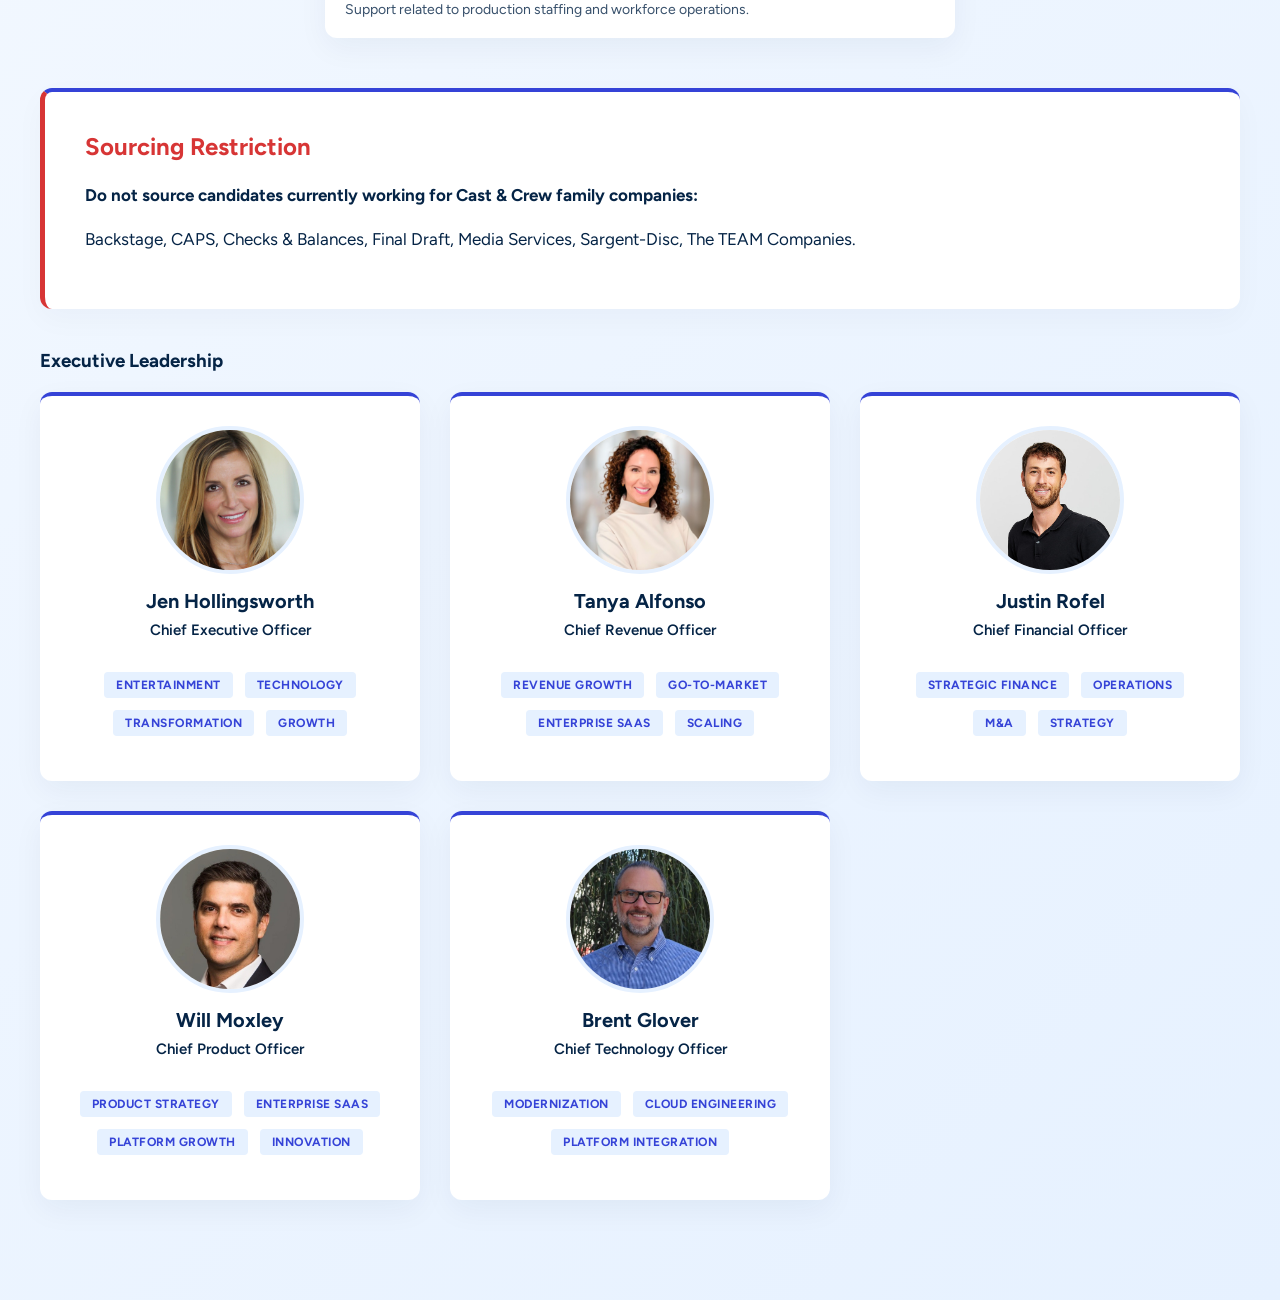
==== commit f9161330: "Update comments in info.html for clarity" ====
--- a/info.html
+++ b/info.html
@@ -264,7 +264,7 @@
                 </div>
             </div>
 
-            <!-- NUEVO: Tarjeta combinada de Planning Tools & Built for Entertainment -->
+            <!-- Planning Tools & Built for Entertainment (Tarjeta Combinada) -->
             <div class="card combined-card">
                 <div class="combined-col">
                     <h3>Planning Tools</h3>
@@ -290,7 +290,7 @@
                 </div>
             </div>
 
-            <!-- NUEVO: Beyond the Platform en cuadrícula 2-2-1 -->
+            <!-- Beyond the Platform (Cuadrícula 2-2-1) -->
             <div style="margin-top: 50px;">
                 <h3 style="color: var(--petrol-blue); margin-bottom: 10px; text-align: center;">Beyond the Platform</h3>
                 <p style="margin-bottom: 30px; text-align: center;">Cast & Crew also provides specialized production services that complement its technology ecosystem.</p>
@@ -327,7 +327,7 @@
             <p>Backstage, CAPS, Checks & Balances, Final Draft, Media Services, Sargent-Disc, The TEAM Companies.</p>
         </section>
 
-        <!-- EXECUTIVE LEADERSHIP (CARDS & MODALS) -->
+        <!-- EXECUTIVE LEADERSHIP -->
         <section id="executives" style="background-color: transparent; padding: 0; box-shadow: none; border-top: none;">
             <h3 style="color: var(--petrol-blue); margin-bottom: 20px;">Executive Leadership</h3>
             
--- a/styles.css
+++ b/styles.css
@@ -110,7 +110,7 @@
     margin-bottom: 40px;
 }
 
-/* SECCIONES DE TEXTO (Ahora con la sombrita azul superior unificada) */
+/* SECCIONES DE TEXTO */
 .text-section {
     background-color: var(--white);
     padding: 40px;
@@ -154,7 +154,6 @@
     align-items: flex-start;
 }
 
-/* Cuadrícula para ejecutivos */
 .card-container.exec-grid {
     display: grid;
     grid-template-columns: repeat(auto-fit, minmax(280px, 1fr));
@@ -197,7 +196,7 @@
     min-height: 380px; 
 }
 
-/* TARJETAS COMPACTAS (BEYOND THE PLATFORM - Ahora con borde grueso) */
+/* TARJETAS COMPACTAS (BEYOND THE PLATFORM) */
 .compact-card {
     background-color: var(--white);
     padding: 20px;
@@ -217,7 +216,7 @@
     opacity: 0.8;
 }
 
-/* NUEVA CUADRÍCULA 2-2-1 PARA BEYOND THE PLATFORM */
+/* CUADRÍCULA 2-2-1 PARA BEYOND THE PLATFORM */
 .beyond-grid {
     display: flex;
     flex-wrap: wrap;
@@ -226,11 +225,11 @@
 }
 
 .beyond-grid .compact-card {
-    flex: 0 1 calc(50% - 10px); /* Ocupa la mitad del espacio menos la separación */
+    flex: 0 1 calc(50% - 10px); 
     min-width: 250px;
 }
 
-/* NUEVA TARJETA COMBINADA (PLANNING + ENTERTAINMENT) */
+/* TARJETA COMBINADA (PLANNING + ENTERTAINMENT) */
 .combined-card {
     display: flex;
     flex-direction: row;
@@ -324,4 +323,277 @@
 
 .product-card summary:hover {
     background-color: transparent;
-    text-decoration
+    text-decoration: underline;
+}
+
+.product-details {
+    padding-top: 15px;
+}
+
+.product-details h4 {
+    margin-bottom: 10px;
+    color: var(--petrol-blue);
+    font-size: 15px;
+}
+
+/* RECUADROS DESTACADOS */
+.highlight-box {
+    background-color: var(--baby-blue);
+    border-left: 4px solid var(--tech-blue);
+    padding: 20px;
+    margin: 15px 0;
+    border-radius: 6px;
+}
+
+.highlight-box p {
+    margin-bottom: 8px;
+    font-size: 15px;
+    color: var(--petrol-blue);
+}
+
+.highlight-box strong {
+    font-weight: 700;
+}
+
+/* ETIQUETAS (TAGS) UNIFICADAS */
+.tags-container {
+    display: flex;
+    flex-wrap: wrap;
+    gap: 12px;
+    margin: 15px 0;
+    justify-content: center;
+}
+
+.tag {
+    display: inline-block;
+    background-color: var(--baby-blue);
+    color: var(--tech-blue);
+    padding: 6px 12px;
+    border-radius: 4px;
+    font-size: 12px;
+    font-weight: 700;
+    text-transform: uppercase;
+    letter-spacing: 0.5px;
+    border: none;
+}
+
+.tag-large {
+    padding: 8px 16px;
+    font-size: 14px;
+    border-radius: 6px;
+}
+
+/* DIAGRAMA DE FLUJO (ECOSISTEMA) */
+.flow-diagram {
+    display: flex;
+    flex-direction: column;
+    align-items: center;
+    gap: 30px;
+    margin: 40px 0;
+    padding: 20px;
+    background-color: #F8FBFF;
+    border-radius: 12px;
+}
+
+.main-flow {
+    display: flex;
+    align-items: center;
+    justify-content: center;
+    flex-wrap: wrap;
+    gap: 15px;
+    width: 100%;
+}
+
+.supporting-flow {
+    display: flex;
+    justify-content: center;
+    gap: 20px;
+    flex-wrap: wrap;
+    width: 100%;
+}
+
+.flow-step {
+    background: var(--white);
+    border: 2px solid var(--tech-blue);
+    padding: 15px;
+    border-radius: 8px;
+    text-align: center;
+    font-weight: 700;
+    color: var(--petrol-blue);
+    box-shadow: 0 4px 10px rgba(5,36,70,0.05);
+    flex: 1 1 auto;
+    min-width: 140px;
+}
+
+.flow-step small {
+    display: block;
+    font-weight: 400;
+    font-size: 13px;
+    margin-top: 5px;
+    color: var(--tech-blue);
+}
+
+.flow-step.supporting {
+    border-color: #A0B3C6;
+    border-style: dashed;
+}
+
+.flow-arrow {
+    color: var(--tech-blue);
+    font-size: 20px;
+    font-weight: bold;
+}
+
+/* EXECUTIVE CARDS & MODAL */
+.exec-card-link {
+    text-decoration: none;
+    color: inherit;
+    display: flex;
+    flex-direction: column;
+    align-items: center;
+    text-align: center;
+    cursor: pointer;
+    transition: transform 0.3s ease, box-shadow 0.3s ease;
+}
+
+.exec-card-link:hover {
+    transform: translateY(-5px);
+    box-shadow: 0 15px 35px rgba(5, 36, 70, 0.1);
+}
+
+.exec-card-photo {
+    width: 140px;
+    height: 140px;
+    border-radius: 50%;
+    object-fit: cover;
+    border: 4px solid var(--baby-blue);
+    margin-bottom: 15px;
+}
+
+.exec-card-link h3 {
+    margin-bottom: 5px;
+    color: var(--petrol-blue);
+}
+
+.exec-title {
+    color: var(--tech-blue);
+    font-weight: 600;
+    margin-bottom: 15px;
+    font-size: 15px;
+}
+
+/* Modales (Ventanas Emergentes) */
+.modal-window {
+    position: fixed;
+    background-color: rgba(5, 36, 70, 0.85);
+    top: 0; right: 0; bottom: 0; left: 0;
+    z-index: 9999;
+    visibility: hidden;
+    opacity: 0;
+    pointer-events: none;
+    transition: all 0.3s ease;
+    display: flex;
+    align-items: center;
+    justify-content: center;
+    padding: 20px;
+}
+
+.modal-window:target {
+    visibility: visible;
+    opacity: 1;
+    pointer-events: auto;
+}
+
+.modal-content {
+    background: var(--white);
+    width: 100%;
+    max-width: 900px;
+    border-radius: 12px;
+    position: relative;
+    max-height: 90vh;
+    overflow-y: auto;
+    box-shadow: 0 20px 50px rgba(0,0,0,0.3);
+}
+
+.modal-close {
+    position: absolute;
+    top: 20px;
+    right: 25px;
+    font-size: 30px;
+    text-decoration: none;
+    color: var(--petrol-blue);
+    font-weight: bold;
+    z-index: 10;
+}
+
+.modal-close:hover {
+    color: var(--tech-blue);
+}
+
+.modal-body {
+    display: flex;
+    gap: 40px;
+    padding: 50px;
+}
+
+.modal-left {
+    flex: 0 0 200px;
+    text-align: center;
+}
+
+.modal-left img {
+    width: 200px;
+    height: 200px;
+    border-radius: 50%;
+    object-fit: cover;
+    border: 5px solid var(--baby-blue);
+    margin-bottom: 15px;
+}
+
+.modal-right {
+    flex: 1;
+}
+
+.modal-right h3 {
+    font-size: 28px;
+    color: var(--petrol-blue);
+    margin-bottom: 5px;
+}
+
+.modal-right h4 {
+    margin-top: 25px;
+    margin-bottom: 10px;
+    color: var(--petrol-blue);
+    font-size: 18px;
+    border-bottom: 2px solid var(--baby-blue);
+    padding-bottom: 5px;
+    display: inline-block;
+}
+
+.modal-right ul {
+    margin-bottom: 15px;
+}
+
+.modal-right ul li {
+    margin-bottom: 8px;
+}
+
+/* Responsivo para celulares */
+@media (max-width: 768px) {
+    .main-flow { flex-direction: column; }
+    .flow-arrow { transform: rotate(90deg); }
+    .card-container.two-columns { grid-template-columns: 1fr; }
+    
+    .combined-card { flex-direction: column; }
+    .combined-divider { width: 100%; height: 2px; margin: 0; }
+    .beyond-grid .compact-card { flex: 1 1 100%; }
+
+    .modal-body {
+        flex-direction: column;
+        padding: 30px 20px;
+        gap: 20px;
+    }
+    .modal-left {
+        flex: none;
+    }
+}
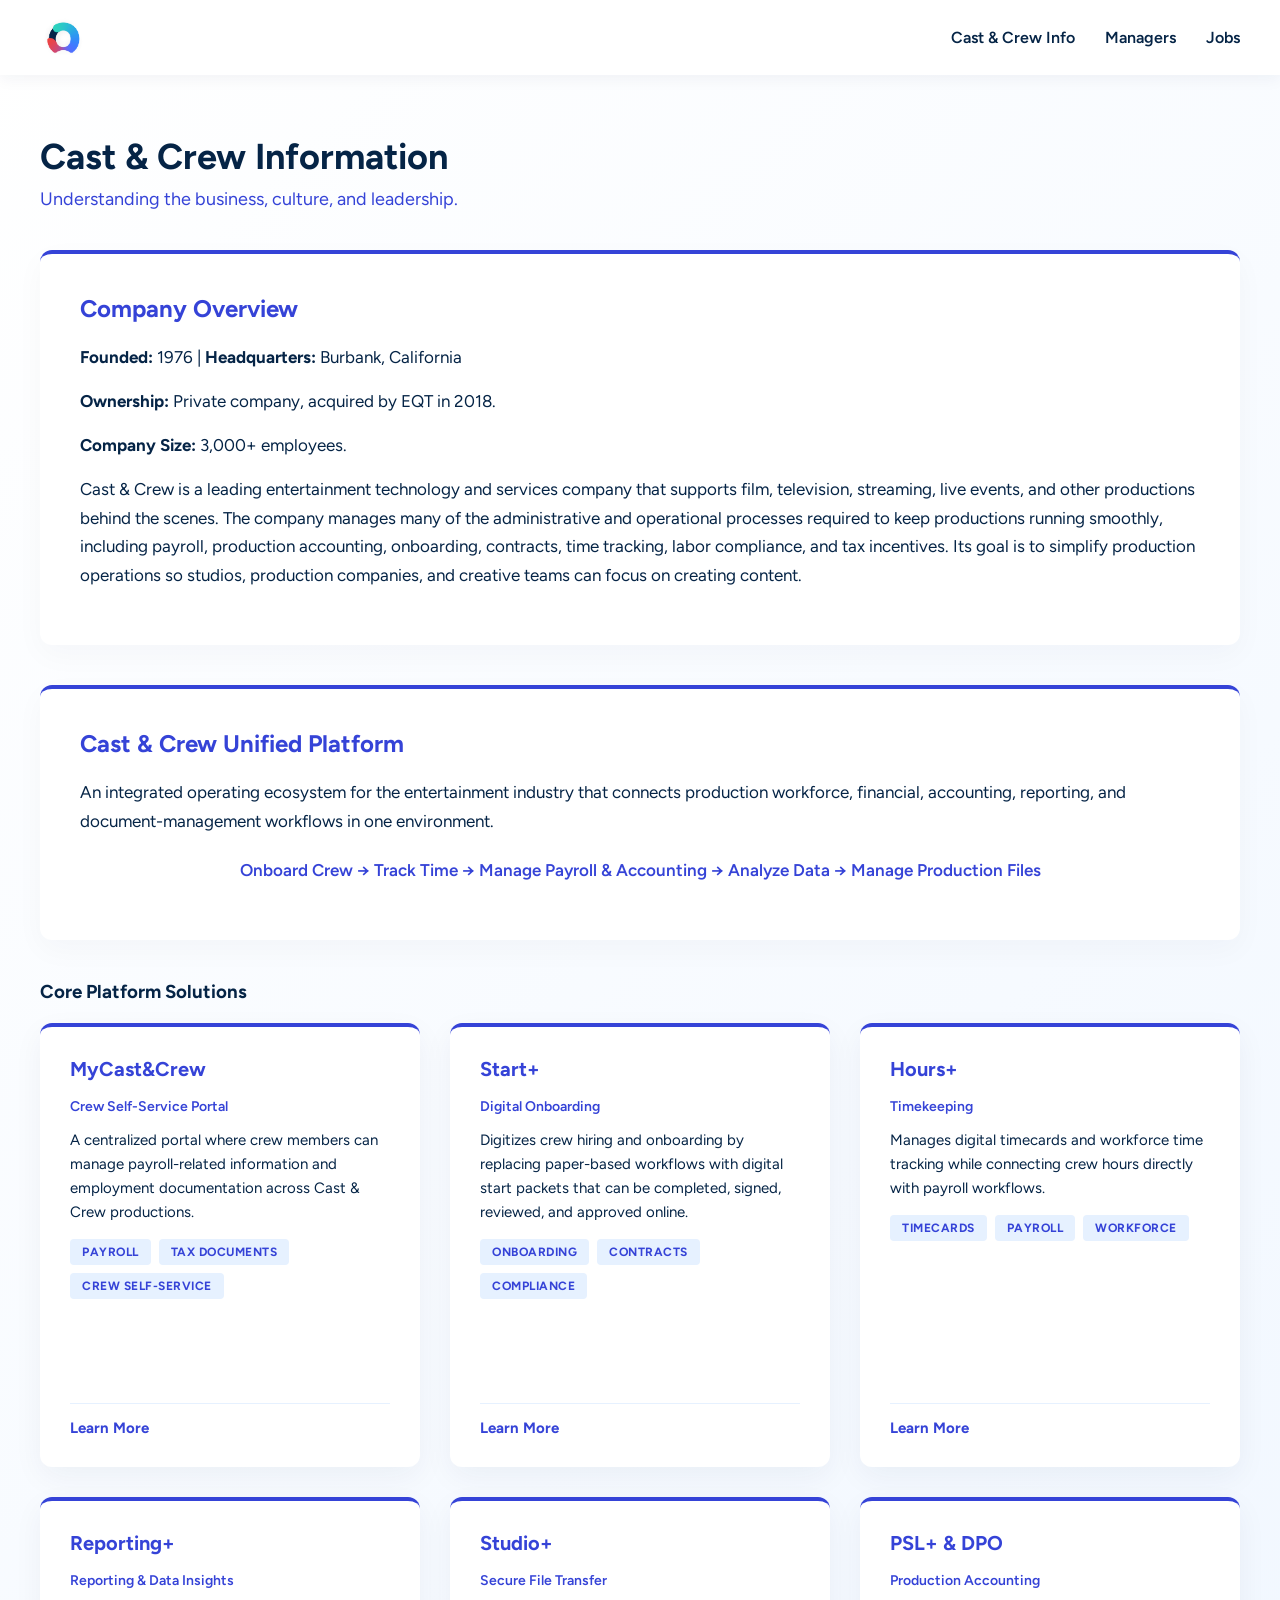
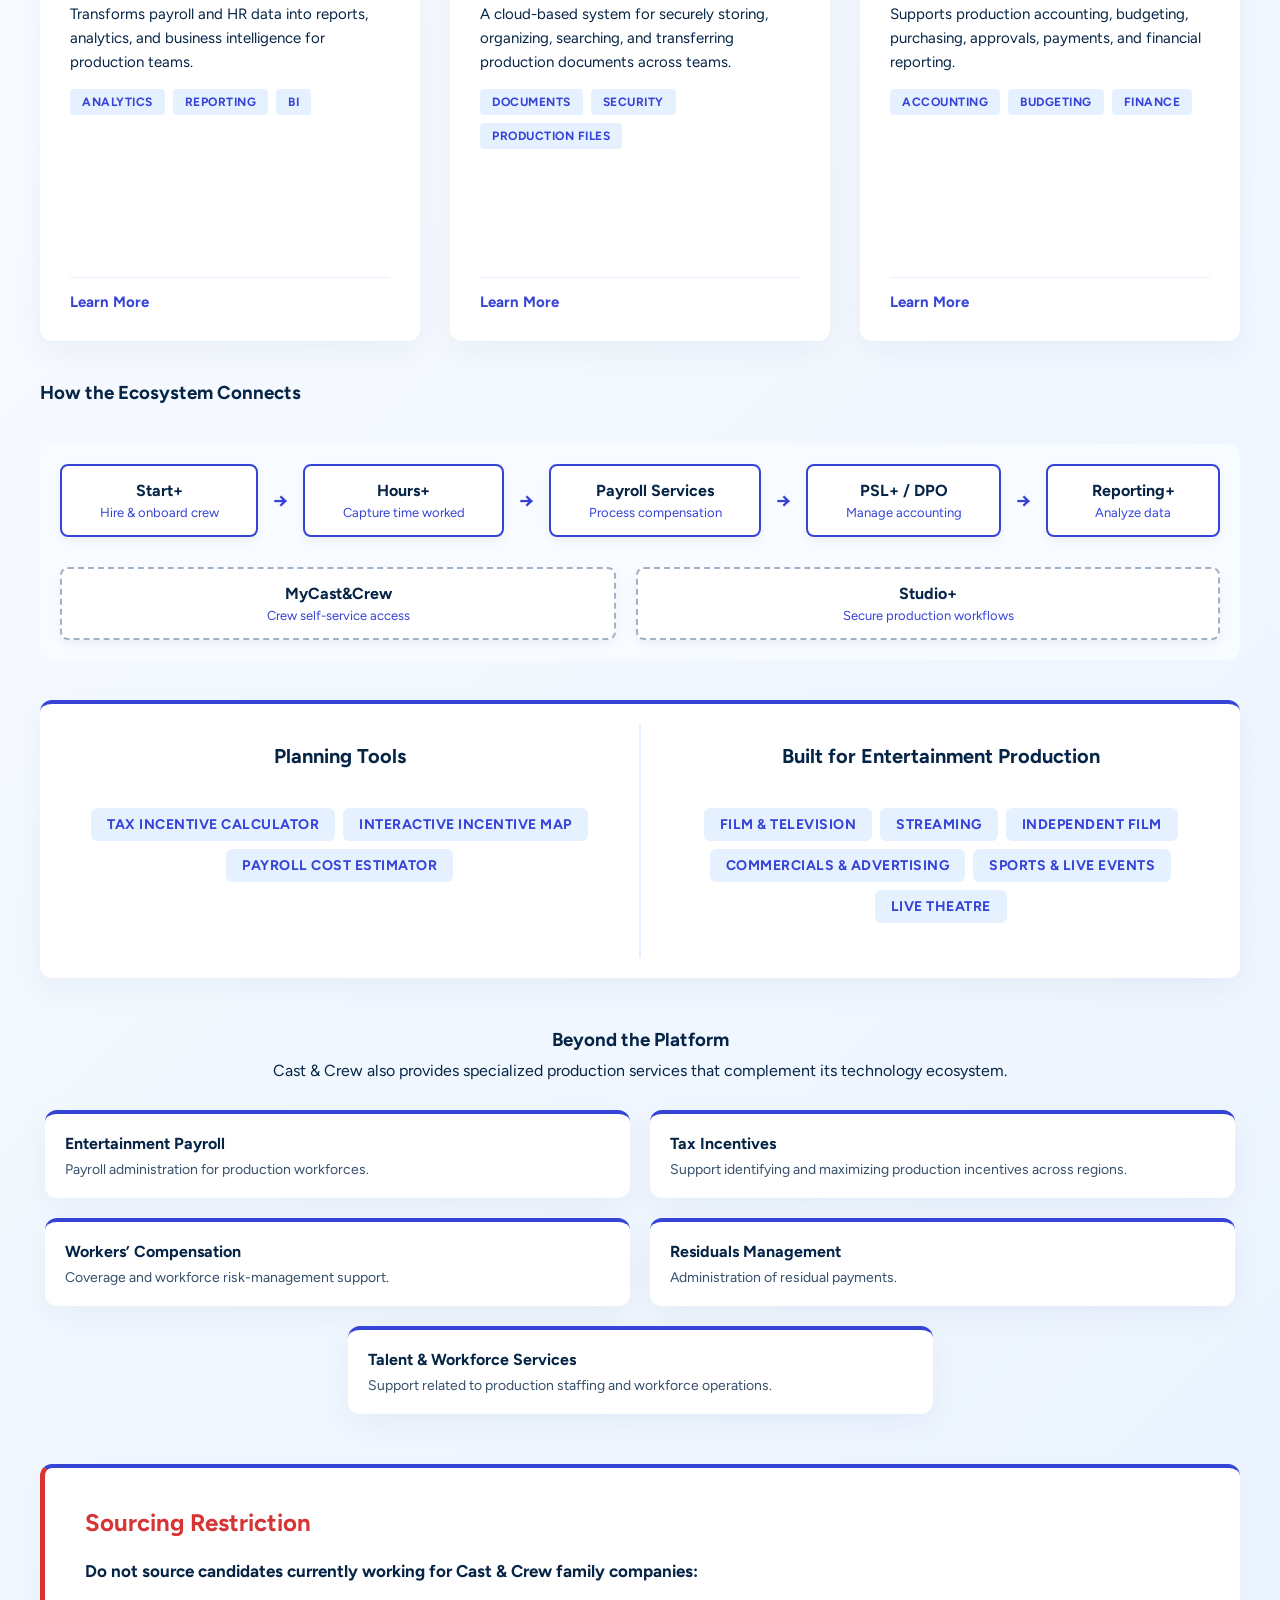
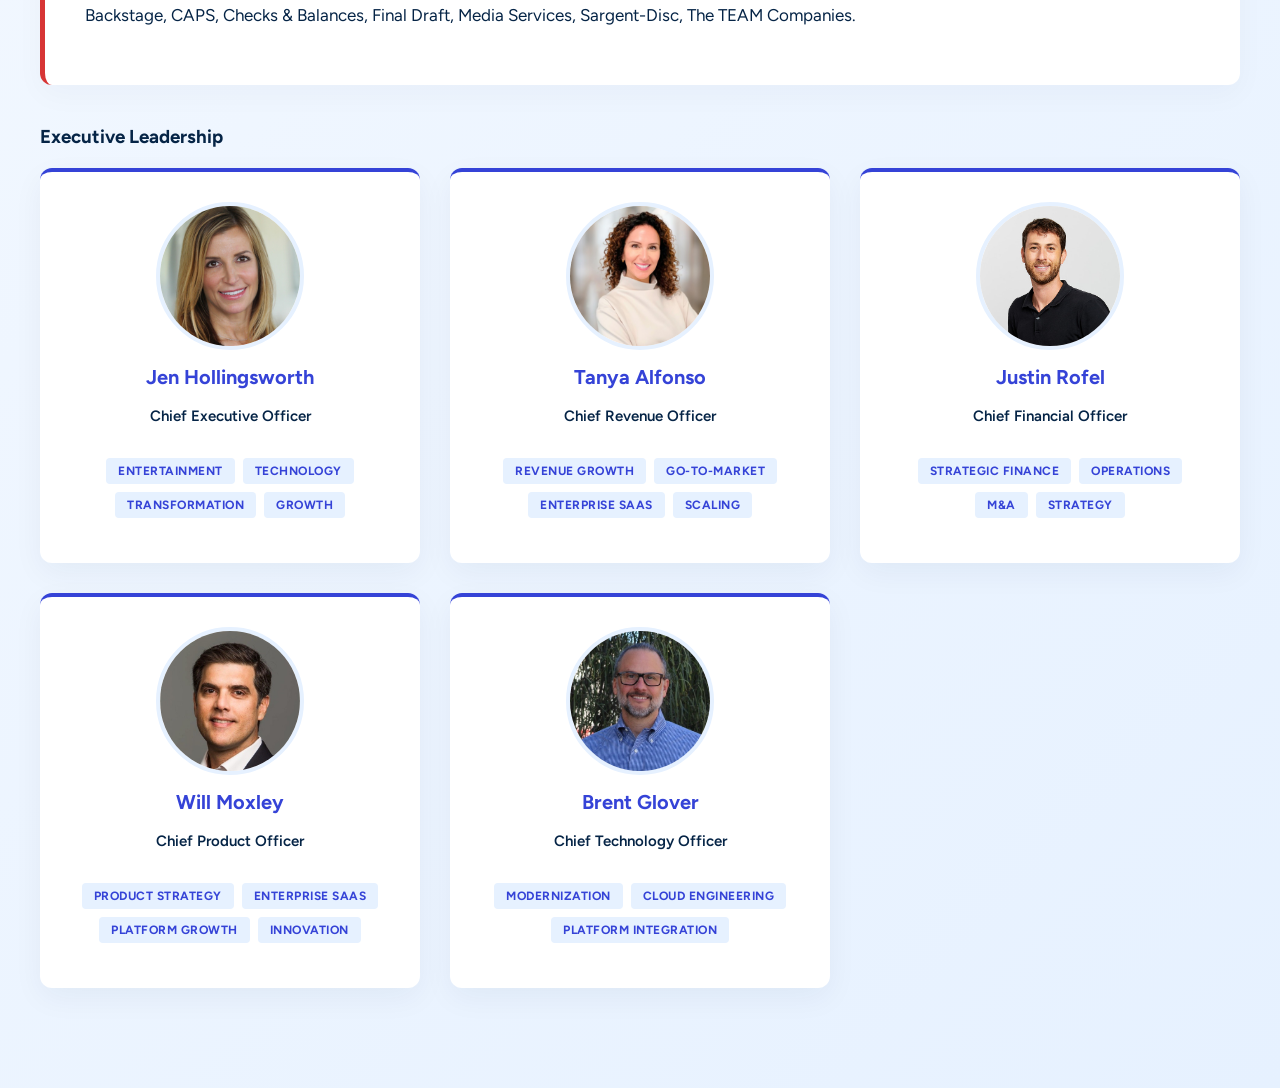
==== commit d093e9c1: "Remove dropdown items from Jobs section Removed dropdown menu items for Developers and Quality Assur" ====
--- a/info.html
+++ b/info.html
@@ -29,13 +29,6 @@
             </div>
             <div class="dropdown">
                 <a href="jobs.html" class="dropbtn">Jobs</a>
-                <div class="dropdown-content">
-                    <a href="jobs.html#developers">Developers</a>
-                    <a href="jobs.html#qa">Quality Assurance</a>
-                </div>
-            </div>
-            <div class="dropdown">
-                <a href="preps.html" class="dropbtn">Preps</a>
             </div>
         </nav>
     </header>
--- a/styles.css
+++ b/styles.css
@@ -4,6 +4,7 @@
     --tech-blue: #3543D7;
     --baby-blue: #E6F1FF;
     --white: #ffffff;
+    --gray-bg: #F4F7FB;
 }
 
 body {
@@ -15,9 +16,7 @@
     min-height: 100vh;
 }
 
-h1, h2, h3, h4, p, ul {
-    margin: 0;
-}
+h1, h2, h3, h4, p, ul { margin: 0; }
 
 /* NAVEGACIÓN */
 .navbar {
@@ -32,21 +31,9 @@
     z-index: 1000;
 }
 
-.logo-img {
-    height: 45px;
-    width: auto;
-    display: block;
-}
-
-.nav-links {
-    display: flex;
-    gap: 30px;
-}
-
-.dropdown {
-    position: relative;
-    display: inline-block;
-}
+.logo-img { height: 45px; width: auto; display: block; }
+.nav-links { display: flex; gap: 30px; }
+.dropdown { position: relative; display: inline-block; }
 
 .dropbtn {
     color: var(--petrol-blue);
@@ -58,9 +45,7 @@
     transition: color 0.3s ease;
 }
 
-.dropbtn:hover {
-    color: var(--tech-blue);
-}
+.dropbtn:hover { color: var(--tech-blue); }
 
 .dropdown-content {
     display: none;
@@ -88,9 +73,7 @@
     color: var(--tech-blue);
 }
 
-.dropdown:hover .dropdown-content {
-    display: block;
-}
+.dropdown:hover .dropdown-content { display: block; }
 
 .main-content {
     padding: 60px 40px;
@@ -98,19 +81,10 @@
     margin: 0 auto;
 }
 
-.section-title {
-    font-size: 36px;
-    font-weight: 700;
-    margin-bottom: 10px;
-}
-
-.section-subtitle {
-    font-size: 18px;
-    color: var(--tech-blue);
-    margin-bottom: 40px;
-}
-
-/* SECCIONES DE TEXTO */
+.section-title { font-size: 36px; font-weight: 700; margin-bottom: 10px; }
+.section-subtitle { font-size: 18px; color: var(--tech-blue); margin-bottom: 40px; }
+
+/* SECCIONES Y TARJETAS GENERALES */
 .text-section {
     background-color: var(--white);
     padding: 40px;
@@ -120,47 +94,14 @@
     border-top: 4px solid var(--tech-blue);
 }
 
-.text-section h3 {
-    font-size: 24px;
-    color: var(--tech-blue);
-    margin-bottom: 20px;
-}
-
-.text-section p {
-    font-size: 17px;
-    line-height: 1.7;
-    margin-bottom: 15px;
-    color: var(--petrol-blue);
-}
-
-/* CONTENEDORES DE TARJETAS (GRIDS) */
-.card-container {
-    display: flex;
-    flex-wrap: wrap;
-    gap: 30px;
-    margin-bottom: 40px;
-}
-
-.card-container.two-columns {
-    display: grid;
-    grid-template-columns: 1fr 1fr;
-    gap: 30px;
-}
-
-.card-container.three-columns {
-    display: grid;
-    grid-template-columns: repeat(auto-fit, minmax(300px, 1fr));
-    gap: 30px;
-    align-items: flex-start;
-}
-
-.card-container.exec-grid {
-    display: grid;
-    grid-template-columns: repeat(auto-fit, minmax(280px, 1fr));
-    gap: 30px;
-}
-
-/* TARJETA BÁSICA */
+.text-section h3 { font-size: 24px; color: var(--tech-blue); margin-bottom: 20px; }
+.text-section p { font-size: 17px; line-height: 1.7; margin-bottom: 15px; color: var(--petrol-blue); }
+
+.card-container { display: flex; flex-wrap: wrap; gap: 30px; margin-bottom: 40px; }
+.card-container.two-columns { display: grid; grid-template-columns: 1fr 1fr; gap: 30px; }
+.card-container.three-columns { display: grid; grid-template-columns: repeat(auto-fit, minmax(300px, 1fr)); gap: 30px; align-items: flex-start; }
+.card-container.exec-grid { display: grid; grid-template-columns: repeat(auto-fit, minmax(280px, 1fr)); gap: 30px; }
+
 .card {
     background-color: var(--white);
     padding: 30px;
@@ -172,428 +113,177 @@
     transition: transform 0.3s ease;
 }
 
-.card h3 {
-    font-size: 20px;
-    margin-bottom: 15px;
-    color: var(--tech-blue);
-}
-
-.card p, .card ul li {
-    font-size: 15px;
-    line-height: 1.6;
-    color: var(--petrol-blue);
-}
-
-.card ul {
-    padding-left: 20px;
-    margin-bottom: 15px;
-}
-
-/* TARJETAS DE PRODUCTO */
-.product-card {
+.card h3 { font-size: 20px; margin-bottom: 15px; color: var(--tech-blue); }
+.card p, .card ul li { font-size: 15px; line-height: 1.6; color: var(--petrol-blue); }
+.card ul { padding-left: 20px; margin-bottom: 15px; }
+
+/* ELEMENTOS DE CAST & CREW INFO */
+.product-card { display: flex; flex-direction: column; min-height: 380px; }
+.compact-card { background-color: var(--white); padding: 20px; border-radius: 12px; box-shadow: 0 10px 30px rgba(5, 36, 70, 0.05); border-top: 4px solid var(--tech-blue); }
+.compact-card h4 { color: var(--petrol-blue); margin-bottom: 8px; font-size: 16px; }
+.compact-card p { font-size: 14px; opacity: 0.8; }
+
+.beyond-grid { display: flex; flex-wrap: wrap; justify-content: center; gap: 20px; }
+.beyond-grid .compact-card { width: calc(50% - 15px); box-sizing: border-box; }
+
+.combined-card { display: flex; flex-direction: row; align-items: stretch; padding: 0; margin-top: 40px; }
+.combined-col { flex: 1; padding: 40px; display: flex; flex-direction: column; align-items: center; text-align: center; }
+.combined-col h3 { color: var(--petrol-blue); margin-bottom: 25px; }
+.combined-divider { width: 2px; background-color: var(--baby-blue); margin: 20px 0; }
+
+.exec-card-link { text-decoration: none; color: inherit; display: flex; flex-direction: column; align-items: center; text-align: center; cursor: pointer; transition: transform 0.3s ease, box-shadow 0.3s ease; }
+.exec-card-link:hover { transform: translateY(-5px); box-shadow: 0 15px 35px rgba(5, 36, 70, 0.1); }
+.exec-card-photo { width: 140px; height: 140px; border-radius: 50%; object-fit: cover; border: 4px solid var(--baby-blue); margin-bottom: 15px; }
+.exec-title { color: var(--tech-blue); font-weight: 600; margin-bottom: 15px; font-size: 15px; }
+
+.flow-diagram { display: flex; flex-direction: column; align-items: center; gap: 30px; margin: 40px 0; padding: 20px; background-color: #F8FBFF; border-radius: 12px; }
+.main-flow { display: flex; align-items: center; justify-content: center; flex-wrap: wrap; gap: 15px; width: 100%; }
+.supporting-flow { display: flex; justify-content: center; gap: 20px; flex-wrap: wrap; width: 100%; }
+.flow-step { background: var(--white); border: 2px solid var(--tech-blue); padding: 15px; border-radius: 8px; text-align: center; font-weight: 700; color: var(--petrol-blue); box-shadow: 0 4px 10px rgba(5,36,70,0.05); flex: 1 1 auto; min-width: 140px; }
+.flow-step small { display: block; font-weight: 400; font-size: 13px; margin-top: 5px; color: var(--tech-blue); }
+.flow-step.supporting { border-color: #A0B3C6; border-style: dashed; }
+.flow-arrow { color: var(--tech-blue); font-size: 20px; font-weight: bold; }
+
+/* RECUADROS DESTACADOS Y ETIQUETAS */
+.highlight-box { background-color: var(--baby-blue); border-left: 4px solid var(--tech-blue); padding: 20px; margin: 15px 0; border-radius: 6px; }
+.highlight-box p { margin-bottom: 8px; font-size: 15px; color: var(--petrol-blue); }
+.highlight-box strong { font-weight: 700; }
+
+.danger-box { background-color: #FFF4E5; border-left: 4px solid #FF9800; padding: 15px; margin: 15px 0; border-radius: 6px; }
+.danger-box p, .danger-box li { color: var(--petrol-blue); font-size: 14px; }
+.danger-box h4 { color: #FF9800; margin-bottom: 10px; font-size: 15px; }
+
+.internal-note { background-color: #F0F0F0; border-left: 4px solid #888; padding: 15px; border-radius: 6px; margin: 15px 0; font-size: 14px; font-style: italic; color: #444; }
+.internal-note h4 { color: #555; margin-bottom: 8px; font-size: 14px; text-transform: uppercase; letter-spacing: 0.5px; }
+
+.tags-container { display: flex; flex-wrap: wrap; gap: 8px; margin: 15px 0; justify-content: center; }
+.tag { display: inline-block; background-color: var(--baby-blue); color: var(--tech-blue); padding: 6px 12px; border-radius: 4px; font-size: 12px; font-weight: 700; text-transform: uppercase; letter-spacing: 0.5px; border: none; }
+.tag-gray { background-color: #F0F0F0; color: #555; }
+.tag-large { padding: 8px 16px; font-size: 14px; border-radius: 6px; }
+
+/* BÚSQUEDA Y FILTROS */
+.controls-section { background-color: var(--white); padding: 30px; border-radius: 12px; box-shadow: 0 10px 30px rgba(5, 36, 70, 0.03); margin-bottom: 40px; }
+.search-bar { width: 100%; padding: 15px 20px; font-size: 16px; font-family: 'Figtree', sans-serif; border: 2px solid var(--baby-blue); border-radius: 8px; box-sizing: border-box; color: var(--petrol-blue); outline: none; transition: border-color 0.3s ease; margin-bottom: 20px; }
+.search-bar:focus { border-color: var(--tech-blue); }
+.filters-container { display: flex; flex-wrap: wrap; gap: 10px; }
+.filter-btn { background-color: var(--white); color: var(--petrol-blue); border: 1px solid var(--baby-blue); padding: 8px 16px; border-radius: 50px; font-size: 14px; font-weight: 600; cursor: pointer; transition: all 0.2s ease; font-family: 'Figtree', sans-serif; }
+.filter-btn:hover { border-color: var(--tech-blue); color: var(--tech-blue); }
+.filter-btn.active { background-color: var(--tech-blue); color: var(--white); border-color: var(--tech-blue); }
+
+/* JOB DIRECTORY Y ACORDEONES */
+.hidden { display: none !important; }
+
+details { background-color: var(--white); border-radius: 8px; margin-bottom: 15px; box-shadow: 0 4px 15px rgba(5, 36, 70, 0.05); overflow: hidden; }
+summary { font-size: 18px; font-weight: 700; color: var(--petrol-blue); padding: 20px; cursor: pointer; background-color: var(--white); border-left: 4px solid var(--tech-blue); transition: background-color 0.2s ease; list-style: none; }
+summary::-webkit-details-marker { display: none; }
+summary:hover { background-color: var(--baby-blue); }
+.product-card details { box-shadow: none; margin-bottom: 0; border-top: 1px solid var(--baby-blue); border-radius: 0; margin-top: auto; }
+.product-card summary { border-left: none; padding: 15px 0 0 0; font-size: 15px; color: var(--tech-blue); }
+.product-card summary:hover { background-color: transparent; text-decoration: underline; }
+.product-details { padding-top: 15px; }
+
+.job-card {
+    background-color: var(--white);
+    border-radius: 12px;
+    padding: 30px 20px;
+    box-shadow: 0 10px 30px rgba(5, 36, 70, 0.05);
     display: flex;
     flex-direction: column;
-    min-height: 380px; 
-}
-
-/* TARJETAS COMPACTAS (BEYOND THE PLATFORM) */
-.compact-card {
-    background-color: var(--white);
-    padding: 20px;
-    border-radius: 12px;
-    box-shadow: 0 10px 30px rgba(5, 36, 70, 0.05);
     border-top: 4px solid var(--tech-blue);
-}
-
-.compact-card h4 {
-    color: var(--petrol-blue);
-    margin-bottom: 8px;
-    font-size: 16px;
-}
-
-.compact-card p {
-    font-size: 14px;
-    opacity: 0.8;
-}
-
-/* CUADRÍCULA 2-2-1 PARA BEYOND THE PLATFORM */
-.beyond-grid {
-    display: flex;
-    flex-wrap: wrap;
-    justify-content: center;
-    gap: 20px;
-}
-
-.beyond-grid .compact-card {
-    flex: 0 1 calc(50% - 10px); 
-    min-width: 250px;
-}
-
-/* TARJETA COMBINADA (PLANNING + ENTERTAINMENT) */
-.combined-card {
-    display: flex;
-    flex-direction: row;
-    align-items: stretch;
-    padding: 0;
-    margin-top: 40px;
-}
-
-.combined-col {
-    flex: 1;
-    padding: 40px;
-    display: flex;
-    flex-direction: column;
-    align-items: center;
-    text-align: center;
-}
-
-.combined-col h3 {
-    color: var(--petrol-blue);
-    margin-bottom: 25px;
-}
-
-.combined-divider {
-    width: 2px;
-    background-color: var(--baby-blue);
-    margin: 20px 0;
-}
-
-/* BOTÓN DE LINKEDIN */
-.linkedin-btn {
-    display: inline-block;
-    background-color: #0077b5;
+    transition: transform 0.3s ease, box-shadow 0.3s ease;
+}
+.job-card:hover { transform: translateY(-5px); box-shadow: 0 15px 35px rgba(5, 36, 70, 0.1); }
+.job-card h3 { font-size: 22px; color: var(--petrol-blue); margin-bottom: 5px; }
+.job-meta { font-size: 14px; color: #666; margin-bottom: 15px; }
+.job-card p { font-size: 14px; line-height: 1.6; margin-bottom: 15px; flex-grow: 1; }
+
+.primary-btn {
+    background-color: var(--tech-blue);
     color: var(--white);
-    padding: 8px 16px;
+    border: none;
+    padding: 12px 20px;
     border-radius: 6px;
-    text-decoration: none;
-    font-weight: 600;
-    font-size: 13px;
-    margin-top: 10px;
-    transition: background-color 0.3s ease;
-}
-
-.linkedin-btn:hover {
-    background-color: #005582;
-}
-
-/* ACORDEÓN GENERAL */
-details {
-    background-color: var(--white);
-    border-radius: 8px;
-    margin-bottom: 15px;
-    box-shadow: 0 4px 15px rgba(5, 36, 70, 0.05);
-    overflow: hidden;
-}
-
-summary {
-    font-size: 18px;
     font-weight: 700;
-    color: var(--petrol-blue);
-    padding: 20px;
+    font-size: 15px;
     cursor: pointer;
-    background-color: var(--white);
-    border-left: 4px solid var(--tech-blue);
-    transition: background-color 0.2s ease;
-    list-style: none;
-}
-
-summary::-webkit-details-marker {
-    display: none;
-}
-
-summary:hover {
-    background-color: var(--baby-blue);
-}
-
-/* ACORDEÓN DE PRODUCTOS (LEARN MORE) */
-.product-card details {
-    box-shadow: none;
-    margin-bottom: 0;
-    border-top: 1px solid var(--baby-blue);
-    border-radius: 0;
-    margin-top: auto; 
-}
-
-.product-card summary {
-    border-left: none;
-    padding: 15px 0 0 0;
-    font-size: 15px;
-    color: var(--tech-blue);
-}
-
-.product-card summary:hover {
-    background-color: transparent;
-    text-decoration: underline;
-}
-
-.product-details {
-    padding-top: 15px;
-}
-
-.product-details h4 {
-    margin-bottom: 10px;
-    color: var(--petrol-blue);
-    font-size: 15px;
-}
-
-/* RECUADROS DESTACADOS */
-.highlight-box {
-    background-color: var(--baby-blue);
-    border-left: 4px solid var(--tech-blue);
-    padding: 20px;
-    margin: 15px 0;
-    border-radius: 6px;
-}
-
-.highlight-box p {
-    margin-bottom: 8px;
-    font-size: 15px;
-    color: var(--petrol-blue);
-}
-
-.highlight-box strong {
-    font-weight: 700;
-}
-
-/* ETIQUETAS (TAGS) UNIFICADAS */
-.tags-container {
-    display: flex;
-    flex-wrap: wrap;
-    gap: 12px;
-    margin: 15px 0;
-    justify-content: center;
-}
-
-.tag {
-    display: inline-block;
-    background-color: var(--baby-blue);
-    color: var(--tech-blue);
-    padding: 6px 12px;
-    border-radius: 4px;
-    font-size: 12px;
-    font-weight: 700;
-    text-transform: uppercase;
-    letter-spacing: 0.5px;
-    border: none;
-}
-
-.tag-large {
-    padding: 8px 16px;
-    font-size: 14px;
-    border-radius: 6px;
-}
-
-/* DIAGRAMA DE FLUJO (ECOSISTEMA) */
-.flow-diagram {
-    display: flex;
-    flex-direction: column;
-    align-items: center;
-    gap: 30px;
-    margin: 40px 0;
-    padding: 20px;
-    background-color: #F8FBFF;
-    border-radius: 12px;
-}
-
-.main-flow {
-    display: flex;
-    align-items: center;
-    justify-content: center;
-    flex-wrap: wrap;
-    gap: 15px;
+    transition: all 0.3s ease;
     width: 100%;
-}
-
-.supporting-flow {
-    display: flex;
-    justify-content: center;
-    gap: 20px;
-    flex-wrap: wrap;
-    width: 100%;
-}
-
-.flow-step {
-    background: var(--white);
-    border: 2px solid var(--tech-blue);
-    padding: 15px;
-    border-radius: 8px;
-    text-align: center;
-    font-weight: 700;
-    color: var(--petrol-blue);
-    box-shadow: 0 4px 10px rgba(5,36,70,0.05);
-    flex: 1 1 auto;
-    min-width: 140px;
-}
-
-.flow-step small {
-    display: block;
-    font-weight: 400;
-    font-size: 13px;
-    margin-top: 5px;
-    color: var(--tech-blue);
-}
-
-.flow-step.supporting {
-    border-color: #A0B3C6;
-    border-style: dashed;
-}
-
-.flow-arrow {
-    color: var(--tech-blue);
-    font-size: 20px;
-    font-weight: bold;
-}
-
-/* EXECUTIVE CARDS & MODAL */
-.exec-card-link {
-    text-decoration: none;
-    color: inherit;
-    display: flex;
-    flex-direction: column;
-    align-items: center;
-    text-align: center;
-    cursor: pointer;
-    transition: transform 0.3s ease, box-shadow 0.3s ease;
-}
-
-.exec-card-link:hover {
-    transform: translateY(-5px);
-    box-shadow: 0 15px 35px rgba(5, 36, 70, 0.1);
-}
-
-.exec-card-photo {
-    width: 140px;
-    height: 140px;
-    border-radius: 50%;
-    object-fit: cover;
-    border: 4px solid var(--baby-blue);
-    margin-bottom: 15px;
-}
-
-.exec-card-link h3 {
-    margin-bottom: 5px;
-    color: var(--petrol-blue);
-}
-
-.exec-title {
-    color: var(--tech-blue);
-    font-weight: 600;
-    margin-bottom: 15px;
-    font-size: 15px;
-}
-
-/* Modales (Ventanas Emergentes) */
-.modal-window {
-    position: fixed;
-    background-color: rgba(5, 36, 70, 0.85);
-    top: 0; right: 0; bottom: 0; left: 0;
-    z-index: 9999;
-    visibility: hidden;
-    opacity: 0;
-    pointer-events: none;
-    transition: all 0.3s ease;
-    display: flex;
-    align-items: center;
-    justify-content: center;
-    padding: 20px;
-}
-
-.modal-window:target {
-    visibility: visible;
-    opacity: 1;
-    pointer-events: auto;
-}
-
-.modal-content {
-    background: var(--white);
-    width: 100%;
-    max-width: 900px;
-    border-radius: 12px;
-    position: relative;
-    max-height: 90vh;
-    overflow-y: auto;
-    box-shadow: 0 20px 50px rgba(0,0,0,0.3);
-}
-
-.modal-close {
-    position: absolute;
-    top: 20px;
-    right: 25px;
-    font-size: 30px;
-    text-decoration: none;
-    color: var(--petrol-blue);
-    font-weight: bold;
-    z-index: 10;
-}
-
-.modal-close:hover {
-    color: var(--tech-blue);
-}
-
-.modal-body {
-    display: flex;
-    gap: 40px;
-    padding: 50px;
-}
-
-.modal-left {
-    flex: 0 0 200px;
-    text-align: center;
-}
-
-.modal-left img {
-    width: 200px;
-    height: 200px;
-    border-radius: 50%;
-    object-fit: cover;
-    border: 5px solid var(--baby-blue);
-    margin-bottom: 15px;
-}
-
-.modal-right {
-    flex: 1;
-}
-
-.modal-right h3 {
-    font-size: 28px;
-    color: var(--petrol-blue);
-    margin-bottom: 5px;
-}
-
-.modal-right h4 {
-    margin-top: 25px;
-    margin-bottom: 10px;
-    color: var(--petrol-blue);
-    font-size: 18px;
-    border-bottom: 2px solid var(--baby-blue);
-    padding-bottom: 5px;
-    display: inline-block;
-}
-
-.modal-right ul {
-    margin-bottom: 15px;
-}
-
-.modal-right ul li {
-    margin-bottom: 8px;
-}
-
-/* Responsivo para celulares */
+    font-family: 'Figtree', sans-serif;
+}
+.primary-btn:hover { background-color: var(--petrol-blue); }
+
+.linkedin-btn { display: inline-flex; align-items: center; background-color: #0077b5; color: var(--white); padding: 8px 16px; border-radius: 6px; text-decoration: none; font-weight: 600; font-size: 13px; transition: background-color 0.3s ease; }
+.linkedin-btn:hover { background-color: #005582; }
+
+/* JOB DETAIL VIEW */
+.back-btn { background-color: transparent; border: none; color: var(--tech-blue); font-weight: 700; font-size: 16px; cursor: pointer; padding: 0; margin-bottom: 25px; display: inline-flex; align-items: center; gap: 8px; font-family: 'Figtree', sans-serif; }
+.back-btn:hover { text-decoration: underline; }
+
+.job-header { background-color: var(--white); padding: 40px; border-radius: 12px; box-shadow: 0 10px 30px rgba(5, 36, 70, 0.03); border-top: 4px solid var(--tech-blue); margin-bottom: 30px; }
+.job-header h2 { font-size: 32px; color: var(--petrol-blue); margin-bottom: 10px; }
+.job-header-meta { display: flex; flex-wrap: wrap; gap: 20px; font-size: 15px; color: #555; }
+.job-header-meta span strong { color: var(--petrol-blue); }
+
+.detail-section { background-color: var(--white); padding: 40px; border-radius: 12px; box-shadow: 0 10px 30px rgba(5, 36, 70, 0.03); margin-bottom: 30px; }
+.detail-section h3 { font-size: 20px; color: var(--petrol-blue); margin-bottom: 15px; border-bottom: 2px solid var(--baby-blue); padding-bottom: 8px; }
+.detail-section p, .detail-section ul li { font-size: 16px; line-height: 1.6; color: var(--petrol-blue); margin-bottom: 10px; }
+.detail-section ul { padding-left: 20px; }
+
+/* TIMELINE DE ENTREVISTAS */
+.timeline-container { display: flex; flex-wrap: nowrap; overflow-x: auto; gap: 15px; padding: 10px 0 20px 0; align-items: stretch; }
+.timeline-step { background-color: var(--gray-bg); border: 2px solid var(--baby-blue); border-radius: 10px; padding: 20px; min-width: 260px; flex: 0 0 260px; display: flex; flex-direction: column; }
+.step-number { font-size: 12px; font-weight: 700; color: var(--tech-blue); text-transform: uppercase; letter-spacing: 1px; margin-bottom: 5px; }
+.step-name { font-size: 18px; font-weight: 700; color: var(--petrol-blue); margin-bottom: 8px; }
+.step-meta { font-size: 13px; color: #555; margin-bottom: 5px; }
+.step-meta strong { color: var(--petrol-blue); }
+.prep-btn { margin-top: auto; padding-top: 15px; background: transparent; border: none; color: var(--tech-blue); font-weight: 700; font-size: 14px; cursor: pointer; text-align: left; font-family: 'Figtree', sans-serif; }
+.prep-btn:hover { text-decoration: underline; }
+.prep-btn.disabled { color: #888; cursor: not-allowed; text-decoration: none; }
+.timeline-arrow { display: flex; align-items: center; color: var(--baby-blue); font-size: 24px; font-weight: bold; }
+
+/* MODALES */
+.modal-window { position: fixed; background-color: rgba(5, 36, 70, 0.85); top: 0; right: 0; bottom: 0; left: 0; z-index: 9999; visibility: hidden; opacity: 0; pointer-events: none; transition: all 0.3s ease; display: flex; align-items: center; justify-content: center; padding: 20px; }
+.modal-window.active { visibility: visible; opacity: 1; pointer-events: auto; }
+.modal-content { background: var(--white); width: 100%; max-width: 900px; border-radius: 12px; position: relative; max-height: 90vh; overflow-y: auto; box-shadow: 0 20px 50px rgba(0,0,0,0.3); display: flex; flex-direction: column; }
+.modal-close { position: absolute; top: 20px; right: 25px; font-size: 30px; text-decoration: none; color: var(--petrol-blue); font-weight: bold; z-index: 10; cursor: pointer; border: none; background: transparent; }
+.modal-close:hover { color: var(--tech-blue); }
+
+.modal-header-area { padding: 30px 40px; border-bottom: 1px solid var(--baby-blue); background-color: var(--gray-bg); }
+.modal-header-area h2 { font-size: 28px; color: var(--petrol-blue); margin-bottom: 5px; }
+.modal-header-area p { font-size: 15px; color: #555; margin-bottom: 5px; }
+.modal-header-area .modal-title { font-size: 16px; color: var(--tech-blue); font-weight: 600; margin-bottom: 10px; }
+
+.modal-body { padding: 30px 40px; }
+.modal-body-split { display: flex; gap: 40px; padding: 30px 40px; }
+.modal-column { flex: 1; }
+.modal-body h4, .modal-column h4 { font-size: 18px; color: var(--petrol-blue); margin-top: 25px; margin-bottom: 10px; border-bottom: 2px solid var(--baby-blue); padding-bottom: 5px; display: inline-block; }
+.modal-body h4:first-child, .modal-column h4:first-child { margin-top: 0; }
+.modal-body p, .modal-body ul li, .modal-column p, .modal-column ul li { font-size: 15px; line-height: 1.6; color: var(--petrol-blue); margin-bottom: 10px; }
+.modal-body ul, .modal-column ul { padding-left: 20px; }
+
+.modal-left { flex: 0 0 200px; text-align: center; }
+.modal-left img { width: 200px; height: 200px; border-radius: 50%; object-fit: cover; border: 5px solid var(--baby-blue); margin-bottom: 15px; }
+.modal-right { flex: 1; }
+.modal-right h3 { font-size: 28px; color: var(--petrol-blue); margin-bottom: 5px; }
+.modal-right h4 { margin-top: 25px; margin-bottom: 10px; color: var(--petrol-blue); font-size: 18px; border-bottom: 2px solid var(--baby-blue); padding-bottom: 5px; display: inline-block; }
+
+.modal-footer { padding: 20px 40px; border-top: 1px solid var(--baby-blue); background-color: var(--gray-bg); display: flex; justify-content: flex-end; }
+.copy-btn { background-color: var(--tech-blue); color: var(--white); border: none; padding: 12px 24px; border-radius: 6px; font-weight: 700; font-size: 15px; cursor: pointer; transition: background-color 0.3s ease; }
+.copy-btn:hover { background-color: var(--petrol-blue); }
+
+#toast { visibility: hidden; min-width: 250px; background-color: #2E7D32; color: white; text-align: center; border-radius: 8px; padding: 16px; position: fixed; z-index: 10000; left: 50%; bottom: 30px; font-size: 16px; font-weight: bold; transform: translateX(-50%); box-shadow: 0px 4px 10px rgba(0,0,0,0.2); opacity: 0; transition: opacity 0.3s, visibility 0.3s; }
+#toast.show { visibility: visible; opacity: 1; }
+
 @media (max-width: 768px) {
+    .card-container.two-columns { grid-template-columns: 1fr; }
+    .combined-card { flex-direction: column; }
+    .combined-divider { width: 100%; height: 2px; margin: 0; }
+    .beyond-grid .compact-card { width: 100%; }
     .main-flow { flex-direction: column; }
     .flow-arrow { transform: rotate(90deg); }
-    .card-container.two-columns { grid-template-columns: 1fr; }
-    
-    .combined-card { flex-direction: column; }
-    .combined-divider { width: 100%; height: 2px; margin: 0; }
-    .beyond-grid .compact-card { flex: 1 1 100%; }
-
-    .modal-body {
-        flex-direction: column;
-        padding: 30px 20px;
-        gap: 20px;
-    }
-    .modal-left {
-        flex: none;
-    }
-}
+    .timeline-container { flex-direction: column; overflow-x: visible; }
+    .timeline-step { min-width: 100%; flex: 1; }
+    .timeline-arrow { transform: rotate(90deg); justify-content: center; margin: 10px 0; }
+    .modal-header-area, .modal-body, .modal-footer, .modal-body-split { padding: 20px; flex-direction: column; gap: 0;}
+    .modal-left { flex: none; }
+}
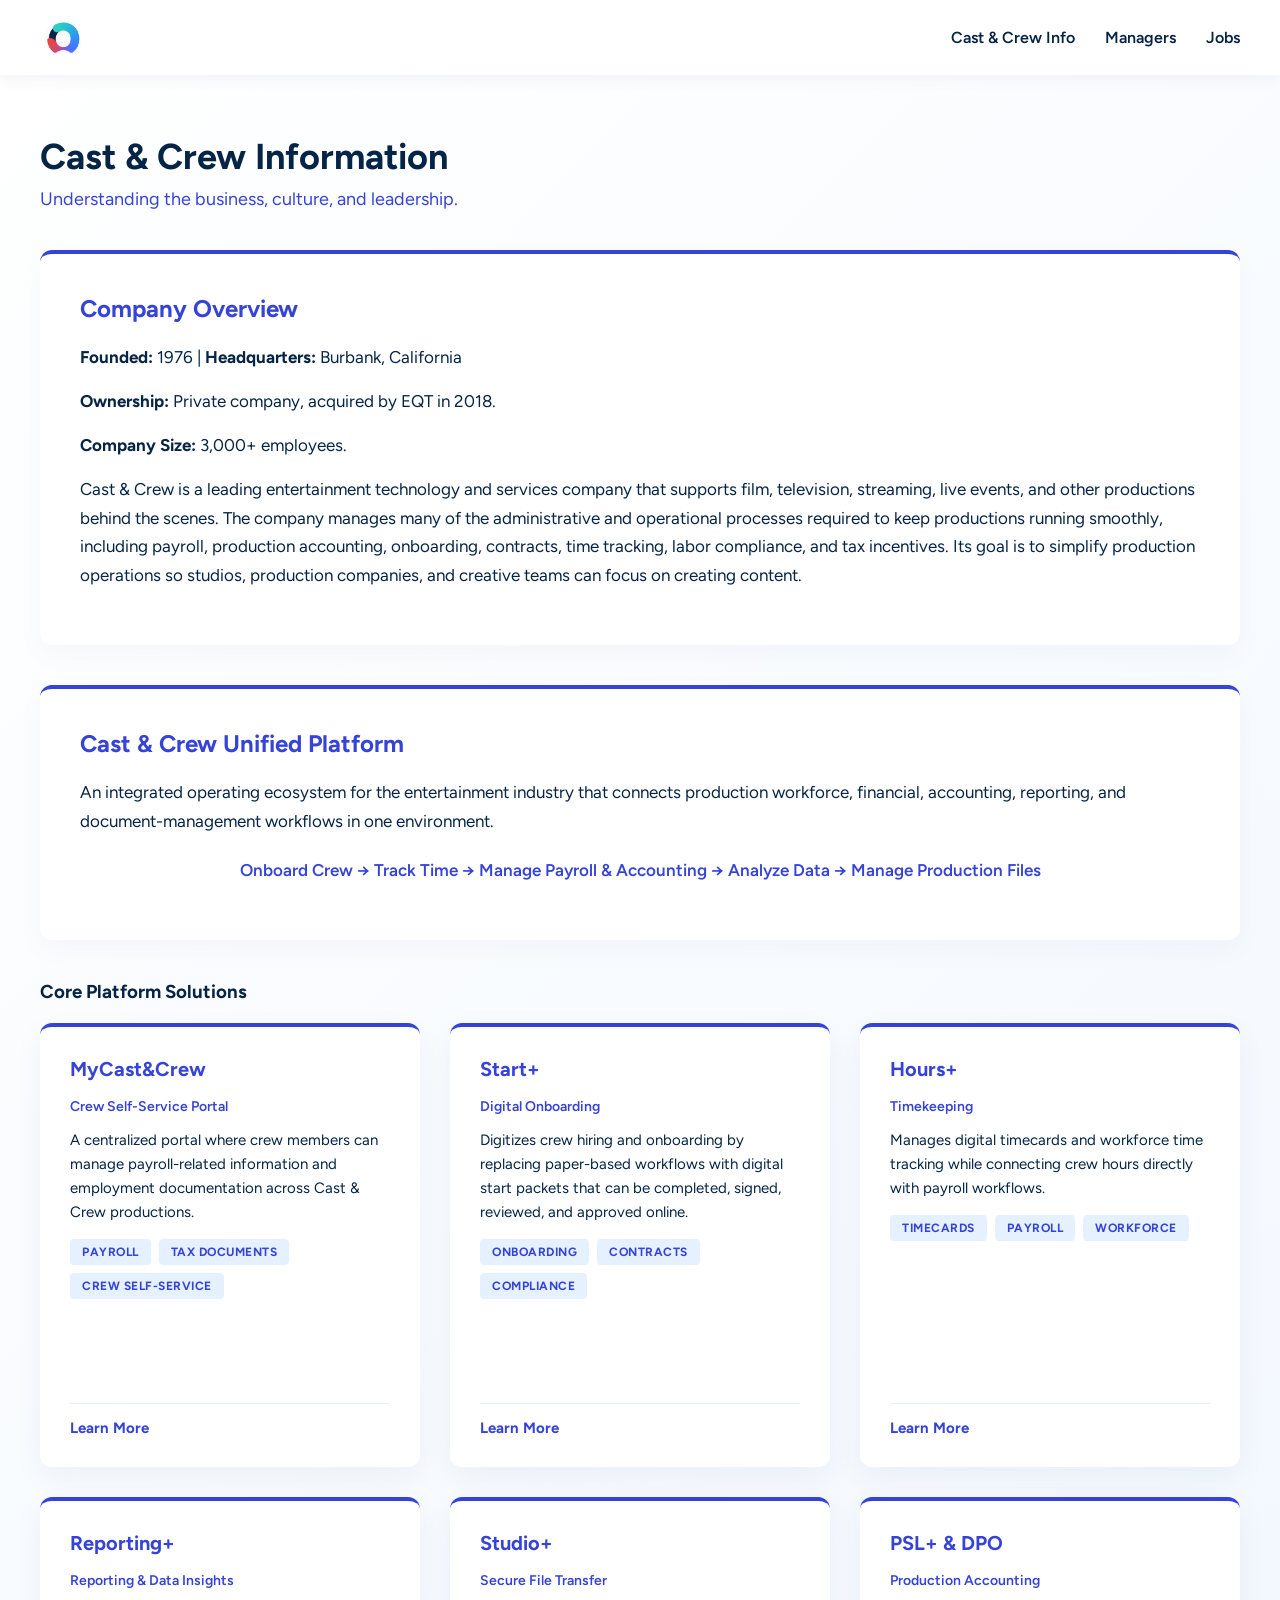
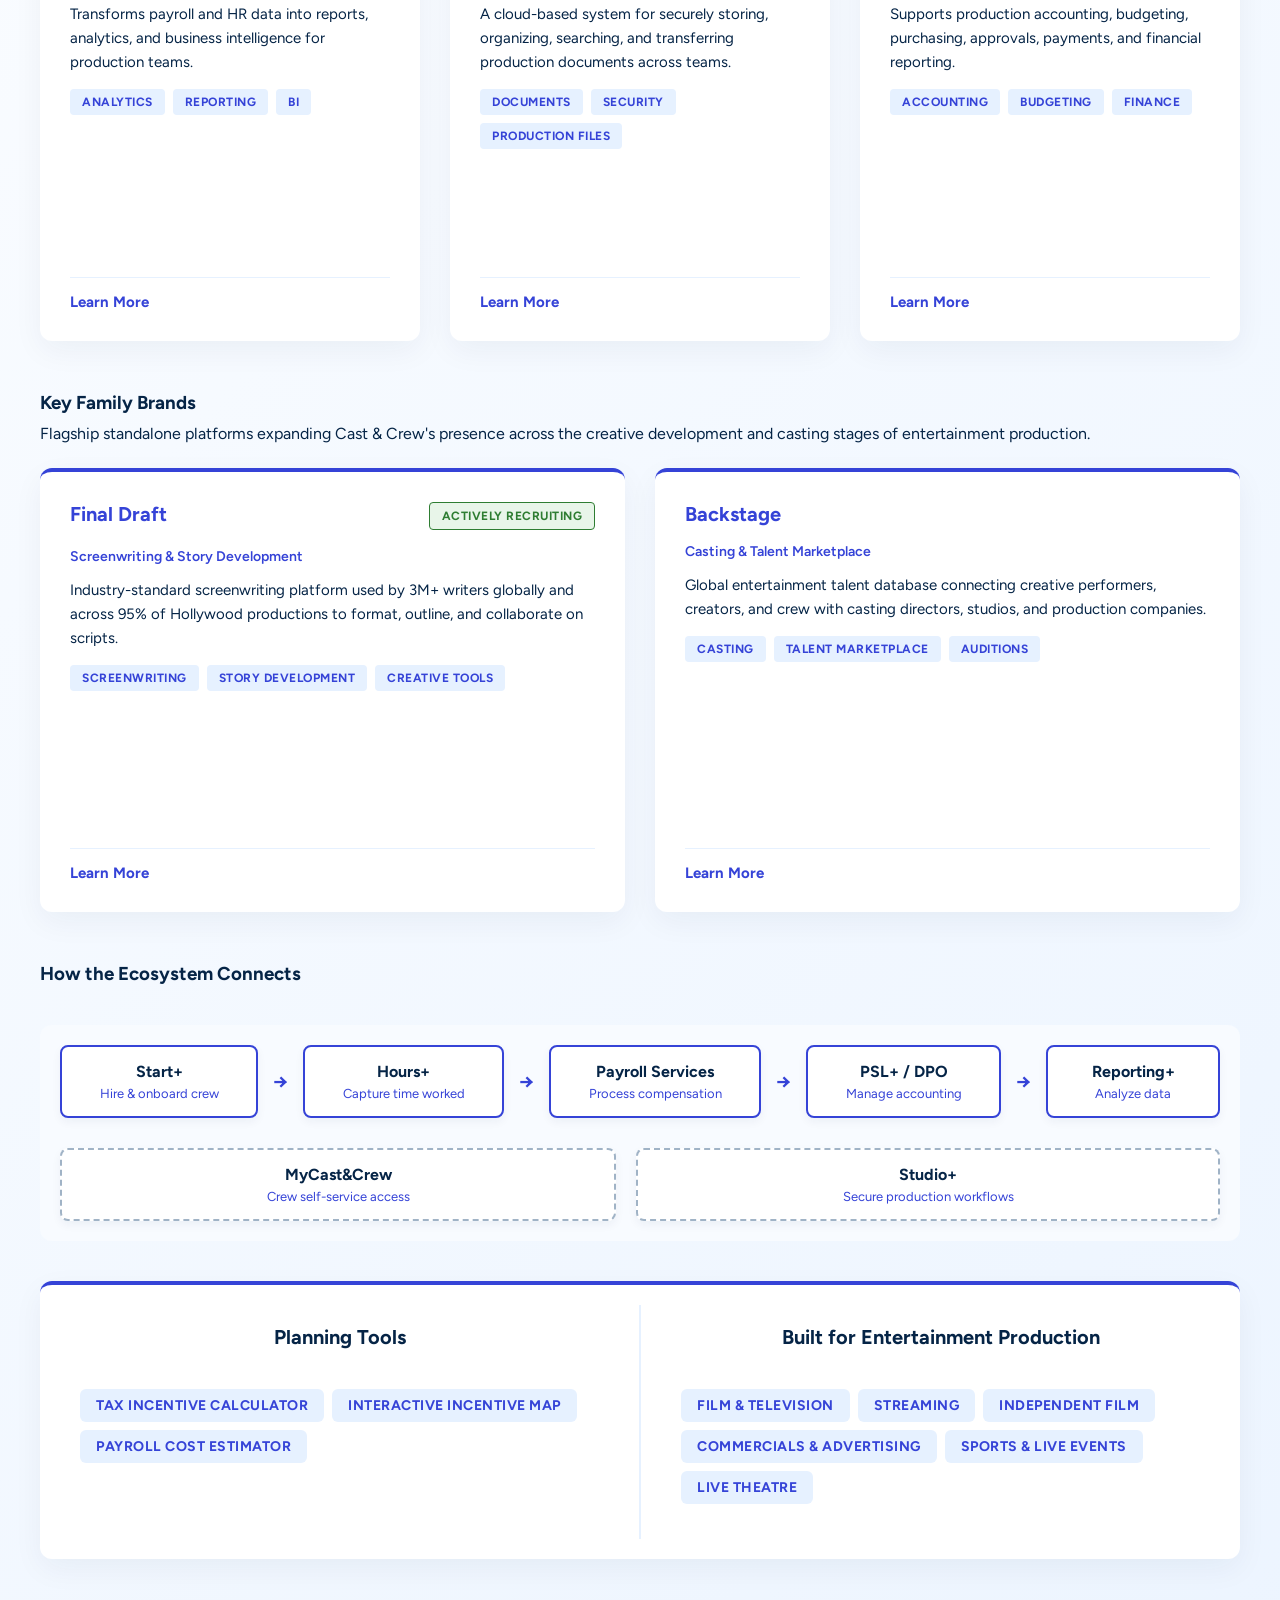
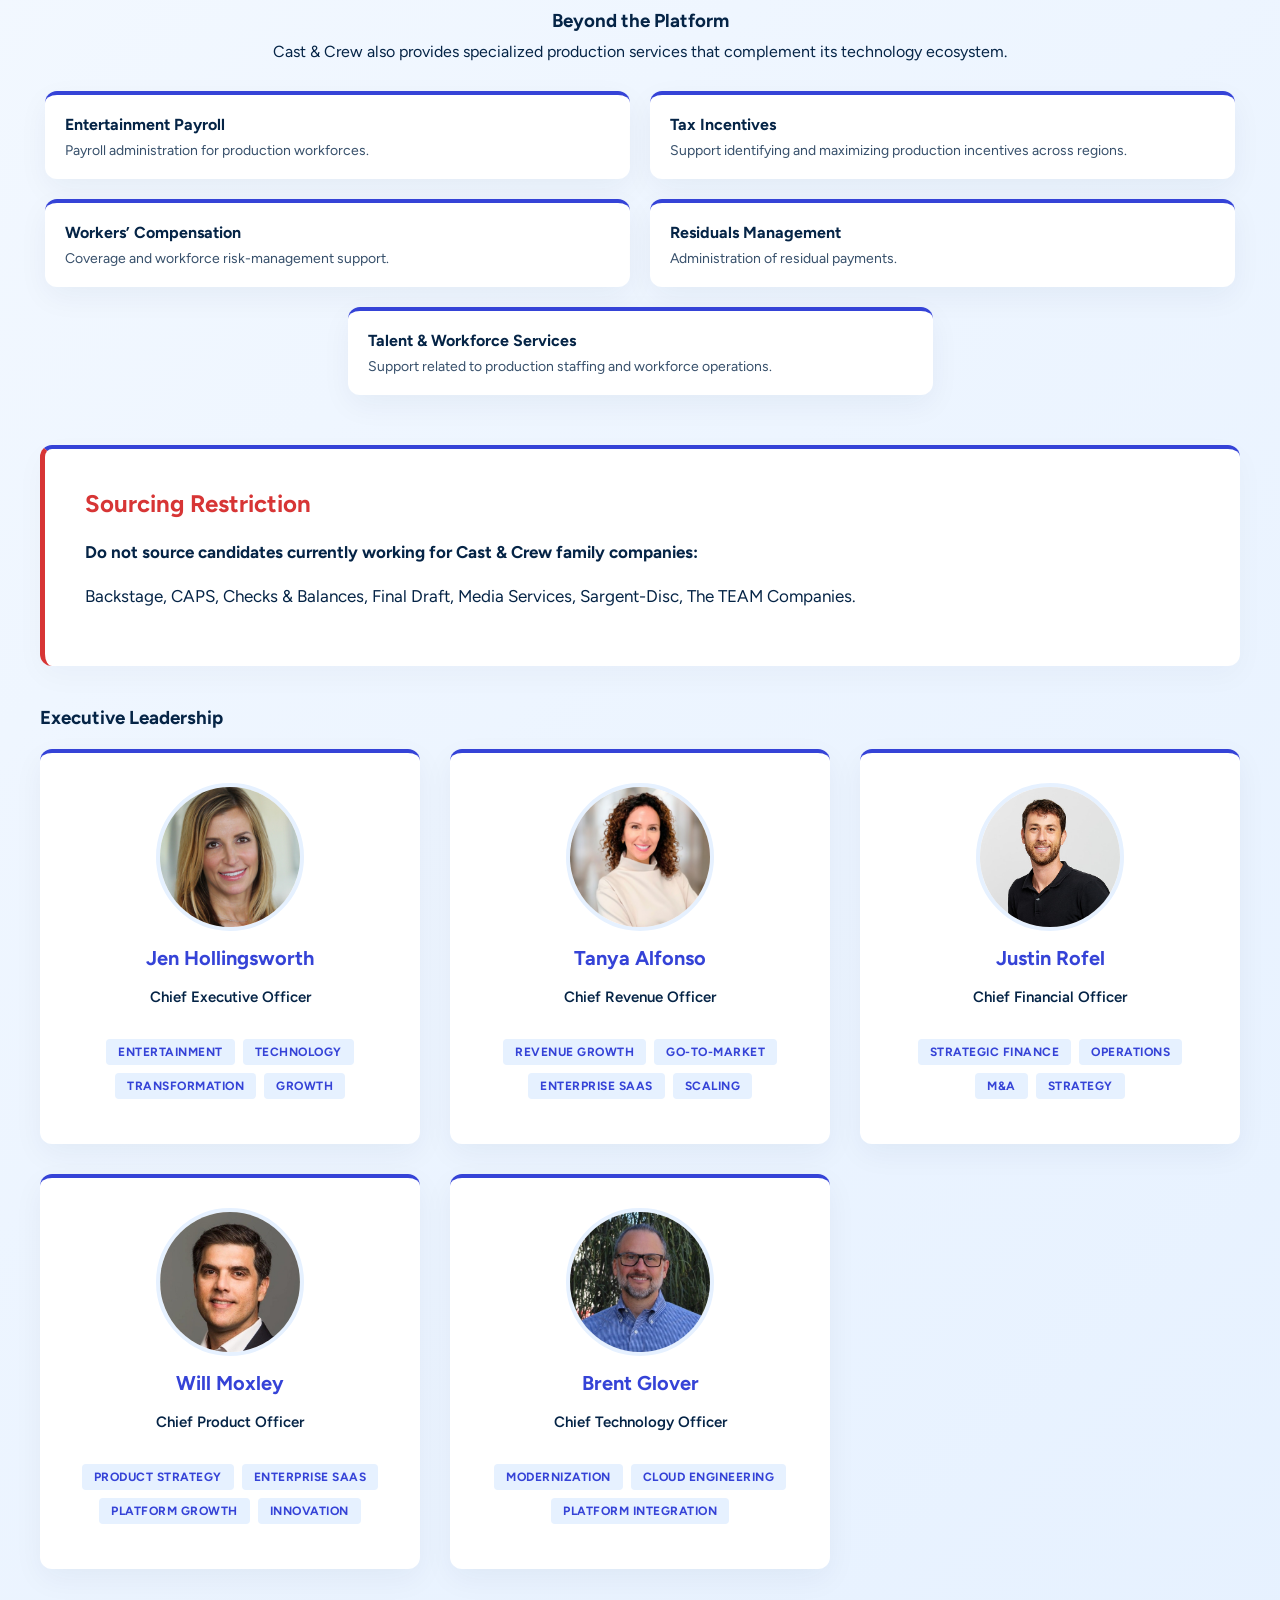
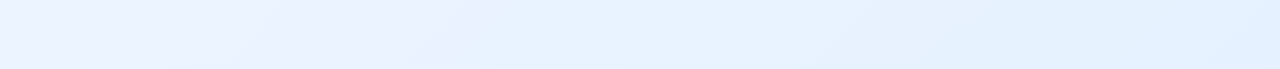
==== commit 8ee5f3bf: "Add Key Family Brands section to info.html Added a new section for Key Family Brands with details ab" ====
--- a/info.html
+++ b/info.html
@@ -21,6 +21,7 @@
                 <div class="dropdown-content">
                     <a href="#overview">Company Overview</a>
                     <a href="#ecosystem">Core Services & Ecosystem</a>
+                    <a href="#brands">Key Family Brands</a>
                     <a href="#executives">Executive Leadership</a>
                 </div>
             </div>
@@ -57,6 +58,7 @@
                 </p>
             </div>
 
+            <!-- Core Platform Solutions -->
             <h3 style="color: var(--petrol-blue); margin-bottom: 20px;">Core Platform Solutions</h3>
             <div class="card-container three-columns">
                 
@@ -237,8 +239,77 @@
                 </div>
             </div>
 
+            <!-- NUEVA SECCIÓN: KEY FAMILY BRANDS -->
+            <div id="brands" style="margin-top: 50px;">
+                <h3 style="color: var(--petrol-blue); margin-bottom: 10px;">Key Family Brands</h3>
+                <p style="margin-bottom: 25px;">Flagship standalone platforms expanding Cast & Crew's presence across the creative development and casting stages of entertainment production.</p>
+                
+                <div class="card-container two-columns">
+                    
+                    <!-- Final Draft -->
+                    <div class="card product-card">
+                        <div style="display: flex; justify-content: space-between; align-items: flex-start; margin-bottom: 5px;">
+                            <h3>Final Draft</h3>
+                            <span class="tag tag-recruiting">Actively Recruiting</span>
+                        </div>
+                        <p style="color: var(--tech-blue); font-weight: 600; font-size: 14px; margin-bottom: 10px;">Screenwriting & Story Development</p>
+                        <p>Industry-standard screenwriting platform used by 3M+ writers globally and across 95% of Hollywood productions to format, outline, and collaborate on scripts.</p>
+                        <div class="tags-container" style="justify-content: flex-start;">
+                            <span class="tag">Screenwriting</span>
+                            <span class="tag">Story Development</span>
+                            <span class="tag">Creative Tools</span>
+                        </div>
+                        <details>
+                            <summary>Learn More</summary>
+                            <div class="product-details">
+                                <h4>Key Capabilities</h4>
+                                <ul>
+                                    <li>Automatic industry-standard screenplay formatting</li>
+                                    <li>Story outlining, scene organization, and narrative planning</li>
+                                    <li>Real-time multi-writer collaboration</li>
+                                    <li>Desktop (Final Draft 13) and secure cloud-based workflows</li>
+                                    <li>Production breakdown and script revision reporting</li>
+                                </ul>
+                                <div class="highlight-box">
+                                    <p><strong>Recruiter Context:</strong> Remoti actively recruits for Final Draft. Candidates join a specialized, high-profile creative software product rather than a payroll or accounting platform.</p>
+                                </div>
+                            </div>
+                        </details>
+                    </div>
+
+                    <!-- Backstage -->
+                    <div class="card product-card">
+                        <h3>Backstage</h3>
+                        <p style="color: var(--tech-blue); font-weight: 600; font-size: 14px; margin-bottom: 10px;">Casting & Talent Marketplace</p>
+                        <p>Global entertainment talent database connecting creative performers, creators, and crew with casting directors, studios, and production companies.</p>
+                        <div class="tags-container" style="justify-content: flex-start;">
+                            <span class="tag">Casting</span>
+                            <span class="tag">Talent Marketplace</span>
+                            <span class="tag">Auditions</span>
+                        </div>
+                        <details>
+                            <summary>Learn More</summary>
+                            <div class="product-details">
+                                <h4>Key Capabilities</h4>
+                                <ul>
+                                    <li>Casting-call publishing across film, TV, theater, and digital media</li>
+                                    <li>Searchable database of 280,000+ active creative professionals</li>
+                                    <li>Talent profile hosting (photos, video reels, and audio samples)</li>
+                                    <li>Audition applications, evaluation, and scouting tools</li>
+                                    <li>Career resources and entertainment industry alerts</li>
+                                </ul>
+                                <div class="highlight-box">
+                                    <p><strong>Recruiter Context:</strong> Remoti does <em>not</em> actively recruit for Backstage. This profile provides company context to understand Cast & Crew's full reach in the talent discovery phase.</p>
+                                </div>
+                            </div>
+                        </details>
+                    </div>
+
+                </div>
+            </div>
+
             <!-- How the Ecosystem Connects -->
-            <h3 style="color: var(--petrol-blue); margin-top: 40px;">How the Ecosystem Connects</h3>
+            <h3 style="color: var(--petrol-blue); margin-top: 50px;">How the Ecosystem Connects</h3>
             <div class="flow-diagram">
                 <div class="main-flow">
                     <div class="flow-step">Start+ <br><small>Hire & onboard crew</small></div>
@@ -257,7 +328,7 @@
                 </div>
             </div>
 
-            <!-- Planning Tools & Built for Entertainment (Tarjeta Combinada) -->
+            <!-- Planning Tools & Built for Entertainment -->
             <div class="card combined-card">
                 <div class="combined-col">
                     <h3>Planning Tools</h3>
@@ -283,7 +354,7 @@
                 </div>
             </div>
 
-            <!-- Beyond the Platform (Cuadrícula 2-2-1) -->
+            <!-- Beyond the Platform -->
             <div style="margin-top: 50px;">
                 <h3 style="color: var(--petrol-blue); margin-bottom: 10px; text-align: center;">Beyond the Platform</h3>
                 <p style="margin-bottom: 30px; text-align: center;">Cast & Crew also provides specialized production services that complement its technology ecosystem.</p>
--- a/styles.css
+++ b/styles.css
@@ -5,6 +5,9 @@
     --baby-blue: #E6F1FF;
     --white: #ffffff;
     --gray-bg: #F4F7FB;
+    --success-green: #2E7D32;
+    --success-bg: #E8F5E9;
+    --warning-orange: #ED6C02;
 }
 
 body {
@@ -18,7 +21,7 @@
 
 h1, h2, h3, h4, p, ul { margin: 0; }
 
-/* NAVEGACIÓN */
+/* NAVEGACIÓN PRINCIPAL */
 .navbar {
     background-color: var(--white);
     display: flex;
@@ -51,7 +54,7 @@
     display: none;
     position: absolute;
     background-color: var(--white);
-    min-width: 200px;
+    min-width: 220px;
     box-shadow: 0 8px 24px rgba(5, 36, 70, 0.1);
     border-radius: 8px;
     overflow: hidden;
@@ -84,6 +87,140 @@
 .section-title { font-size: 36px; font-weight: 700; margin-bottom: 10px; }
 .section-subtitle { font-size: 18px; color: var(--tech-blue); margin-bottom: 40px; }
 
+/* DASHBOARD & ACTION CARDS (HOME) */
+.action-grid {
+    display: grid;
+    grid-template-columns: repeat(auto-fit, minmax(320px, 1fr));
+    gap: 30px;
+    margin-bottom: 40px;
+}
+
+.action-card {
+    background-color: var(--white);
+    border-radius: 12px;
+    padding: 35px 30px;
+    box-shadow: 0 10px 30px rgba(5, 36, 70, 0.05);
+    border-top: 5px solid var(--tech-blue);
+    display: flex;
+    flex-direction: column;
+    justify-content: space-between;
+    text-decoration: none;
+    color: inherit;
+    transition: transform 0.3s ease, box-shadow 0.3s ease;
+}
+
+.action-card:hover {
+    transform: translateY(-6px);
+    box-shadow: 0 18px 40px rgba(5, 36, 70, 0.12);
+}
+
+.action-card-header {
+    display: flex;
+    align-items: center;
+    justify-content: space-between;
+    margin-bottom: 15px;
+}
+
+.action-card-tag {
+    font-size: 11px;
+    font-weight: 700;
+    letter-spacing: 0.8px;
+    text-transform: uppercase;
+    background-color: var(--baby-blue);
+    color: var(--tech-blue);
+    padding: 4px 10px;
+    border-radius: 4px;
+}
+
+.action-card h3 {
+    font-size: 24px;
+    color: var(--petrol-blue);
+    margin-bottom: 12px;
+}
+
+.action-card p {
+    font-size: 15px;
+    line-height: 1.6;
+    color: #556980;
+    margin-bottom: 25px;
+}
+
+.action-card-link {
+    font-size: 15px;
+    font-weight: 700;
+    color: var(--tech-blue);
+    display: inline-flex;
+    align-items: center;
+    gap: 8px;
+}
+
+/* WIDGET DE AVISOS */
+.status-board {
+    background-color: var(--white);
+    border-radius: 12px;
+    padding: 35px;
+    box-shadow: 0 10px 30px rgba(5, 36, 70, 0.04);
+    border-top: 4px solid var(--tech-blue);
+    margin-top: 20px;
+}
+
+.status-board-header {
+    display: flex;
+    justify-content: space-between;
+    align-items: center;
+    margin-bottom: 25px;
+    padding-bottom: 15px;
+    border-bottom: 1px solid var(--baby-blue);
+}
+
+.status-board-header h3 {
+    font-size: 20px;
+    color: var(--petrol-blue);
+    display: flex;
+    align-items: center;
+    gap: 10px;
+}
+
+.live-indicator {
+    display: inline-block;
+    width: 10px;
+    height: 10px;
+    background-color: var(--success-green);
+    border-radius: 50%;
+}
+
+.status-list {
+    display: flex;
+    flex-direction: column;
+    gap: 18px;
+}
+
+.status-item {
+    display: flex;
+    align-items: flex-start;
+    gap: 16px;
+    padding: 15px 20px;
+    background-color: var(--gray-bg);
+    border-radius: 8px;
+    border-left: 4px solid var(--tech-blue);
+}
+
+.status-item.pending {
+    border-left-color: var(--warning-orange);
+}
+
+.status-item-content h4 {
+    font-size: 15px;
+    color: var(--petrol-blue);
+    margin-bottom: 4px;
+}
+
+.status-item-content p {
+    font-size: 14px;
+    color: #666;
+    line-height: 1.5;
+}
+
 /* SECCIONES Y TARJETAS GENERALES */
 .text-section {
     background-color: var(--white);
@@ -98,7 +235,12 @@
 .text-section p { font-size: 17px; line-height: 1.7; margin-bottom: 15px; color: var(--petrol-blue); }
 
 .card-container { display: flex; flex-wrap: wrap; gap: 30px; margin-bottom: 40px; }
-.card-container.two-columns { display: grid; grid-template-columns: 1fr 1fr; gap: 30px; }
+.card-container.two-columns {
+    display: grid;
+    grid-template-columns: repeat(auto-fit, minmax(320px, 1fr));
+    gap: 30px;
+    align-items: flex-start;
+}
 .card-container.three-columns { display: grid; grid-template-columns: repeat(auto-fit, minmax(300px, 1fr)); gap: 30px; align-items: flex-start; }
 .card-container.exec-grid { display: grid; grid-template-columns: repeat(auto-fit, minmax(280px, 1fr)); gap: 30px; }
 
@@ -117,9 +259,20 @@
 .card p, .card ul li { font-size: 15px; line-height: 1.6; color: var(--petrol-blue); }
 .card ul { padding-left: 20px; margin-bottom: 15px; }
 
-/* ELEMENTOS DE CAST & CREW INFO */
-.product-card { display: flex; flex-direction: column; min-height: 380px; }
-.compact-card { background-color: var(--white); padding: 20px; border-radius: 12px; box-shadow: 0 10px 30px rgba(5, 36, 70, 0.05); border-top: 4px solid var(--tech-blue); }
+/* PRODUCT CARDS */
+.product-card {
+    display: flex;
+    flex-direction: column;
+    min-height: 380px;
+}
+
+.compact-card {
+    background-color: var(--white);
+    padding: 20px;
+    border-radius: 12px;
+    box-shadow: 0 10px 30px rgba(5, 36, 70, 0.05);
+    border-top: 4px solid var(--tech-blue);
+}
 .compact-card h4 { color: var(--petrol-blue); margin-bottom: 8px; font-size: 16px; }
 .compact-card p { font-size: 14px; opacity: 0.8; }
 
@@ -144,7 +297,7 @@
 .flow-step.supporting { border-color: #A0B3C6; border-style: dashed; }
 .flow-arrow { color: var(--tech-blue); font-size: 20px; font-weight: bold; }
 
-/* RECUADROS DESTACADOS Y ETIQUETAS */
+/* RECUADROS DESTACADOS */
 .highlight-box { background-color: var(--baby-blue); border-left: 4px solid var(--tech-blue); padding: 20px; margin: 15px 0; border-radius: 6px; }
 .highlight-box p { margin-bottom: 8px; font-size: 15px; color: var(--petrol-blue); }
 .highlight-box strong { font-weight: 700; }
@@ -156,10 +309,13 @@
 .internal-note { background-color: #F0F0F0; border-left: 4px solid #888; padding: 15px; border-radius: 6px; margin: 15px 0; font-size: 14px; font-style: italic; color: #444; }
 .internal-note h4 { color: #555; margin-bottom: 8px; font-size: 14px; text-transform: uppercase; letter-spacing: 0.5px; }
 
-.tags-container { display: flex; flex-wrap: wrap; gap: 8px; margin: 15px 0; justify-content: center; }
+/* ETIQUETAS */
+.tags-container { display: flex; flex-wrap: wrap; gap: 8px; margin: 15px 0; }
+.tags-container.center { justify-content: center; }
 .tag { display: inline-block; background-color: var(--baby-blue); color: var(--tech-blue); padding: 6px 12px; border-radius: 4px; font-size: 12px; font-weight: 700; text-transform: uppercase; letter-spacing: 0.5px; border: none; }
 .tag-gray { background-color: #F0F0F0; color: #555; }
 .tag-large { padding: 8px 16px; font-size: 14px; border-radius: 6px; }
+.tag-recruiting { background-color: var(--success-bg); color: var(--success-green); border: 1px solid var(--success-green); }
 
 /* BÚSQUEDA Y FILTROS */
 .controls-section { background-color: var(--white); padding: 30px; border-radius: 12px; box-shadow: 0 10px 30px rgba(5, 36, 70, 0.03); margin-bottom: 40px; }
@@ -170,46 +326,43 @@
 .filter-btn:hover { border-color: var(--tech-blue); color: var(--tech-blue); }
 .filter-btn.active { background-color: var(--tech-blue); color: var(--white); border-color: var(--tech-blue); }
 
-/* JOB DIRECTORY Y ACORDEONES */
+/* MANAGERS */
+.manager-card { background-color: var(--white); border-radius: 12px; padding: 30px 20px; box-shadow: 0 10px 30px rgba(5, 36, 70, 0.05); display: flex; flex-direction: column; border-top: 4px solid var(--tech-blue); transition: transform 0.3s ease, box-shadow 0.3s ease; }
+.manager-card:hover { transform: translateY(-5px); box-shadow: 0 15px 35px rgba(5, 36, 70, 0.1); }
+.manager-header { margin-bottom: 15px; }
+.manager-name { font-size: 22px; color: var(--petrol-blue); font-weight: 700; margin-bottom: 5px; }
+.manager-title { font-size: 15px; color: var(--tech-blue); font-weight: 600; margin-bottom: 5px; }
+.manager-roles { font-size: 13px; color: #666; font-style: italic; }
+.view-insights-btn { margin-top: auto; background-color: transparent; color: var(--tech-blue); border: 1px solid var(--tech-blue); padding: 10px; border-radius: 6px; font-weight: 600; font-size: 14px; cursor: pointer; transition: all 0.3s ease; width: 100%; font-family: 'Figtree', sans-serif; }
+.view-insights-btn:hover { background-color: var(--tech-blue); color: var(--white); }
+#no-results { text-align: center; padding: 40px; font-size: 18px; color: #888; width: 100%; }
+
+/* JOBS & ACORDEONES */
 .hidden { display: none !important; }
 
 details { background-color: var(--white); border-radius: 8px; margin-bottom: 15px; box-shadow: 0 4px 15px rgba(5, 36, 70, 0.05); overflow: hidden; }
 summary { font-size: 18px; font-weight: 700; color: var(--petrol-blue); padding: 20px; cursor: pointer; background-color: var(--white); border-left: 4px solid var(--tech-blue); transition: background-color 0.2s ease; list-style: none; }
 summary::-webkit-details-marker { display: none; }
 summary:hover { background-color: var(--baby-blue); }
-.product-card details { box-shadow: none; margin-bottom: 0; border-top: 1px solid var(--baby-blue); border-radius: 0; margin-top: auto; }
+
+.product-card details {
+    box-shadow: none;
+    margin-bottom: 0;
+    border-top: 1px solid var(--baby-blue);
+    border-radius: 0;
+    margin-top: auto;
+}
 .product-card summary { border-left: none; padding: 15px 0 0 0; font-size: 15px; color: var(--tech-blue); }
 .product-card summary:hover { background-color: transparent; text-decoration: underline; }
 .product-details { padding-top: 15px; }
 
-.job-card {
-    background-color: var(--white);
-    border-radius: 12px;
-    padding: 30px 20px;
-    box-shadow: 0 10px 30px rgba(5, 36, 70, 0.05);
-    display: flex;
-    flex-direction: column;
-    border-top: 4px solid var(--tech-blue);
-    transition: transform 0.3s ease, box-shadow 0.3s ease;
-}
+.job-card { background-color: var(--white); border-radius: 12px; padding: 30px 20px; box-shadow: 0 10px 30px rgba(5, 36, 70, 0.05); display: flex; flex-direction: column; border-top: 4px solid var(--tech-blue); transition: transform 0.3s ease, box-shadow 0.3s ease; }
 .job-card:hover { transform: translateY(-5px); box-shadow: 0 15px 35px rgba(5, 36, 70, 0.1); }
 .job-card h3 { font-size: 22px; color: var(--petrol-blue); margin-bottom: 5px; }
 .job-meta { font-size: 14px; color: #666; margin-bottom: 15px; }
 .job-card p { font-size: 14px; line-height: 1.6; margin-bottom: 15px; flex-grow: 1; }
 
-.primary-btn {
-    background-color: var(--tech-blue);
-    color: var(--white);
-    border: none;
-    padding: 12px 20px;
-    border-radius: 6px;
-    font-weight: 700;
-    font-size: 15px;
-    cursor: pointer;
-    transition: all 0.3s ease;
-    width: 100%;
-    font-family: 'Figtree', sans-serif;
-}
+.primary-btn { background-color: var(--tech-blue); color: var(--white); border: none; padding: 12px 20px; border-radius: 6px; font-weight: 700; font-size: 15px; cursor: pointer; transition: all 0.3s ease; width: 100%; font-family: 'Figtree', sans-serif; }
 .primary-btn:hover { background-color: var(--petrol-blue); }
 
 .linkedin-btn { display: inline-flex; align-items: center; background-color: #0077b5; color: var(--white); padding: 8px 16px; border-radius: 6px; text-decoration: none; font-weight: 600; font-size: 13px; transition: background-color 0.3s ease; }
@@ -229,7 +382,7 @@
 .detail-section p, .detail-section ul li { font-size: 16px; line-height: 1.6; color: var(--petrol-blue); margin-bottom: 10px; }
 .detail-section ul { padding-left: 20px; }
 
-/* TIMELINE DE ENTREVISTAS */
+/* TIMELINE */
 .timeline-container { display: flex; flex-wrap: nowrap; overflow-x: auto; gap: 15px; padding: 10px 0 20px 0; align-items: stretch; }
 .timeline-step { background-color: var(--gray-bg); border: 2px solid var(--baby-blue); border-radius: 10px; padding: 20px; min-width: 260px; flex: 0 0 260px; display: flex; flex-direction: column; }
 .step-number { font-size: 12px; font-weight: 700; color: var(--tech-blue); text-transform: uppercase; letter-spacing: 1px; margin-bottom: 5px; }
@@ -244,6 +397,8 @@
 /* MODALES */
 .modal-window { position: fixed; background-color: rgba(5, 36, 70, 0.85); top: 0; right: 0; bottom: 0; left: 0; z-index: 9999; visibility: hidden; opacity: 0; pointer-events: none; transition: all 0.3s ease; display: flex; align-items: center; justify-content: center; padding: 20px; }
 .modal-window.active { visibility: visible; opacity: 1; pointer-events: auto; }
+.modal-window:target { visibility: visible; opacity: 1; pointer-events: auto; }
+
 .modal-content { background: var(--white); width: 100%; max-width: 900px; border-radius: 12px; position: relative; max-height: 90vh; overflow-y: auto; box-shadow: 0 20px 50px rgba(0,0,0,0.3); display: flex; flex-direction: column; }
 .modal-close { position: absolute; top: 20px; right: 25px; font-size: 30px; text-decoration: none; color: var(--petrol-blue); font-weight: bold; z-index: 10; cursor: pointer; border: none; background: transparent; }
 .modal-close:hover { color: var(--tech-blue); }
@@ -275,6 +430,7 @@
 #toast.show { visibility: visible; opacity: 1; }
 
 @media (max-width: 768px) {
+    .action-grid { grid-template-columns: 1fr; }
     .card-container.two-columns { grid-template-columns: 1fr; }
     .combined-card { flex-direction: column; }
     .combined-divider { width: 100%; height: 2px; margin: 0; }
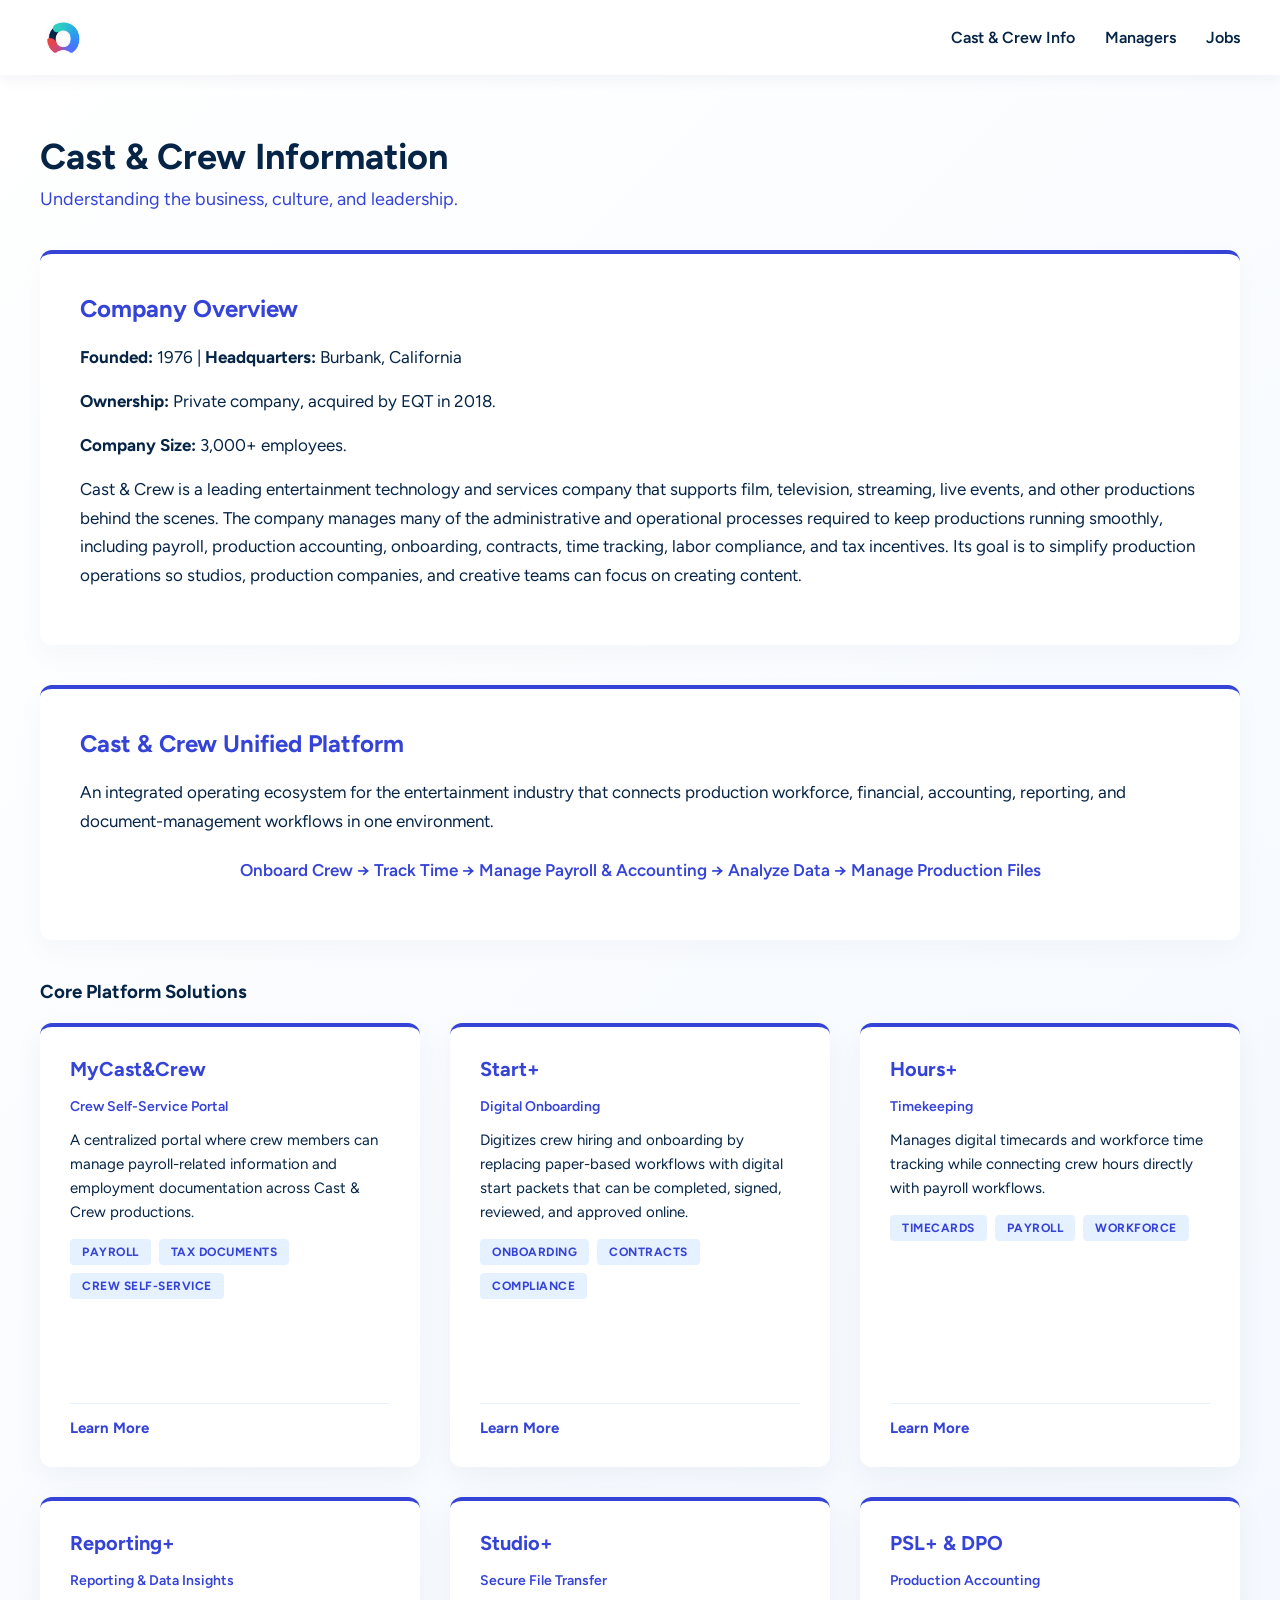
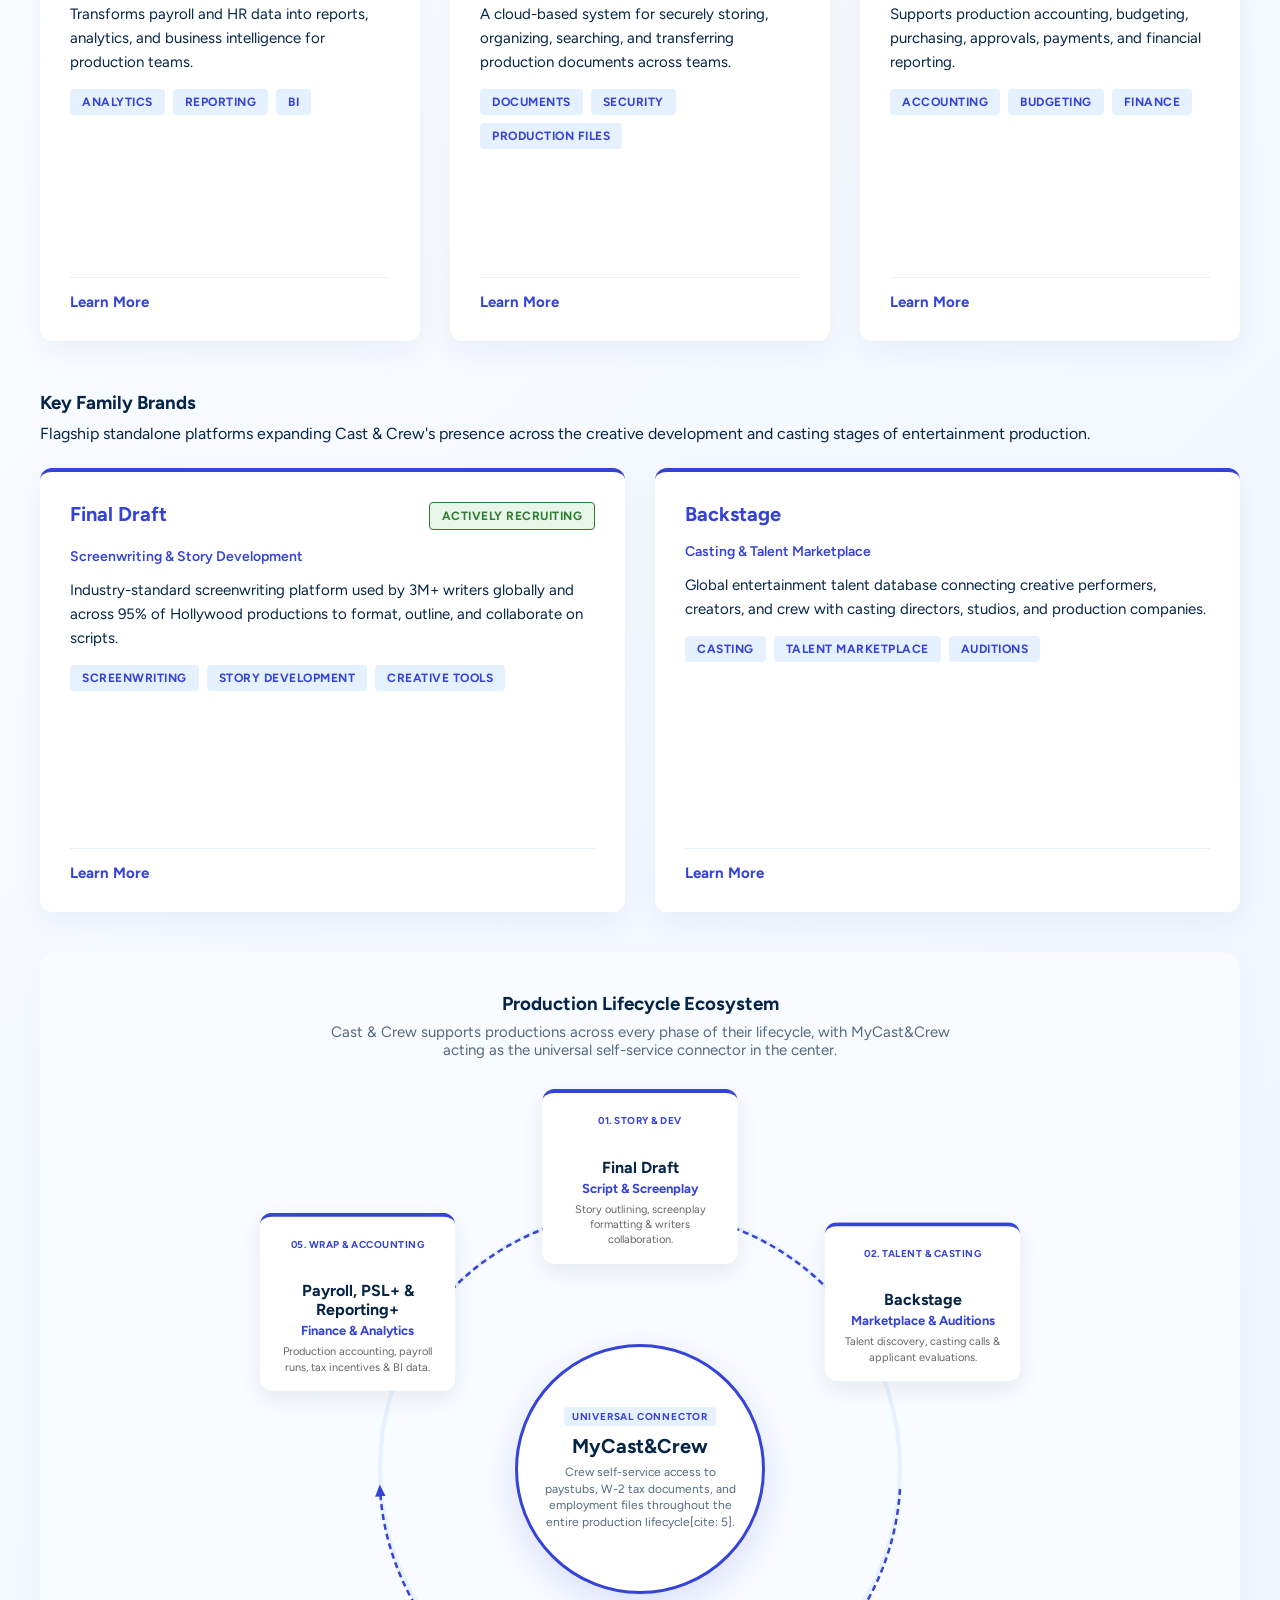
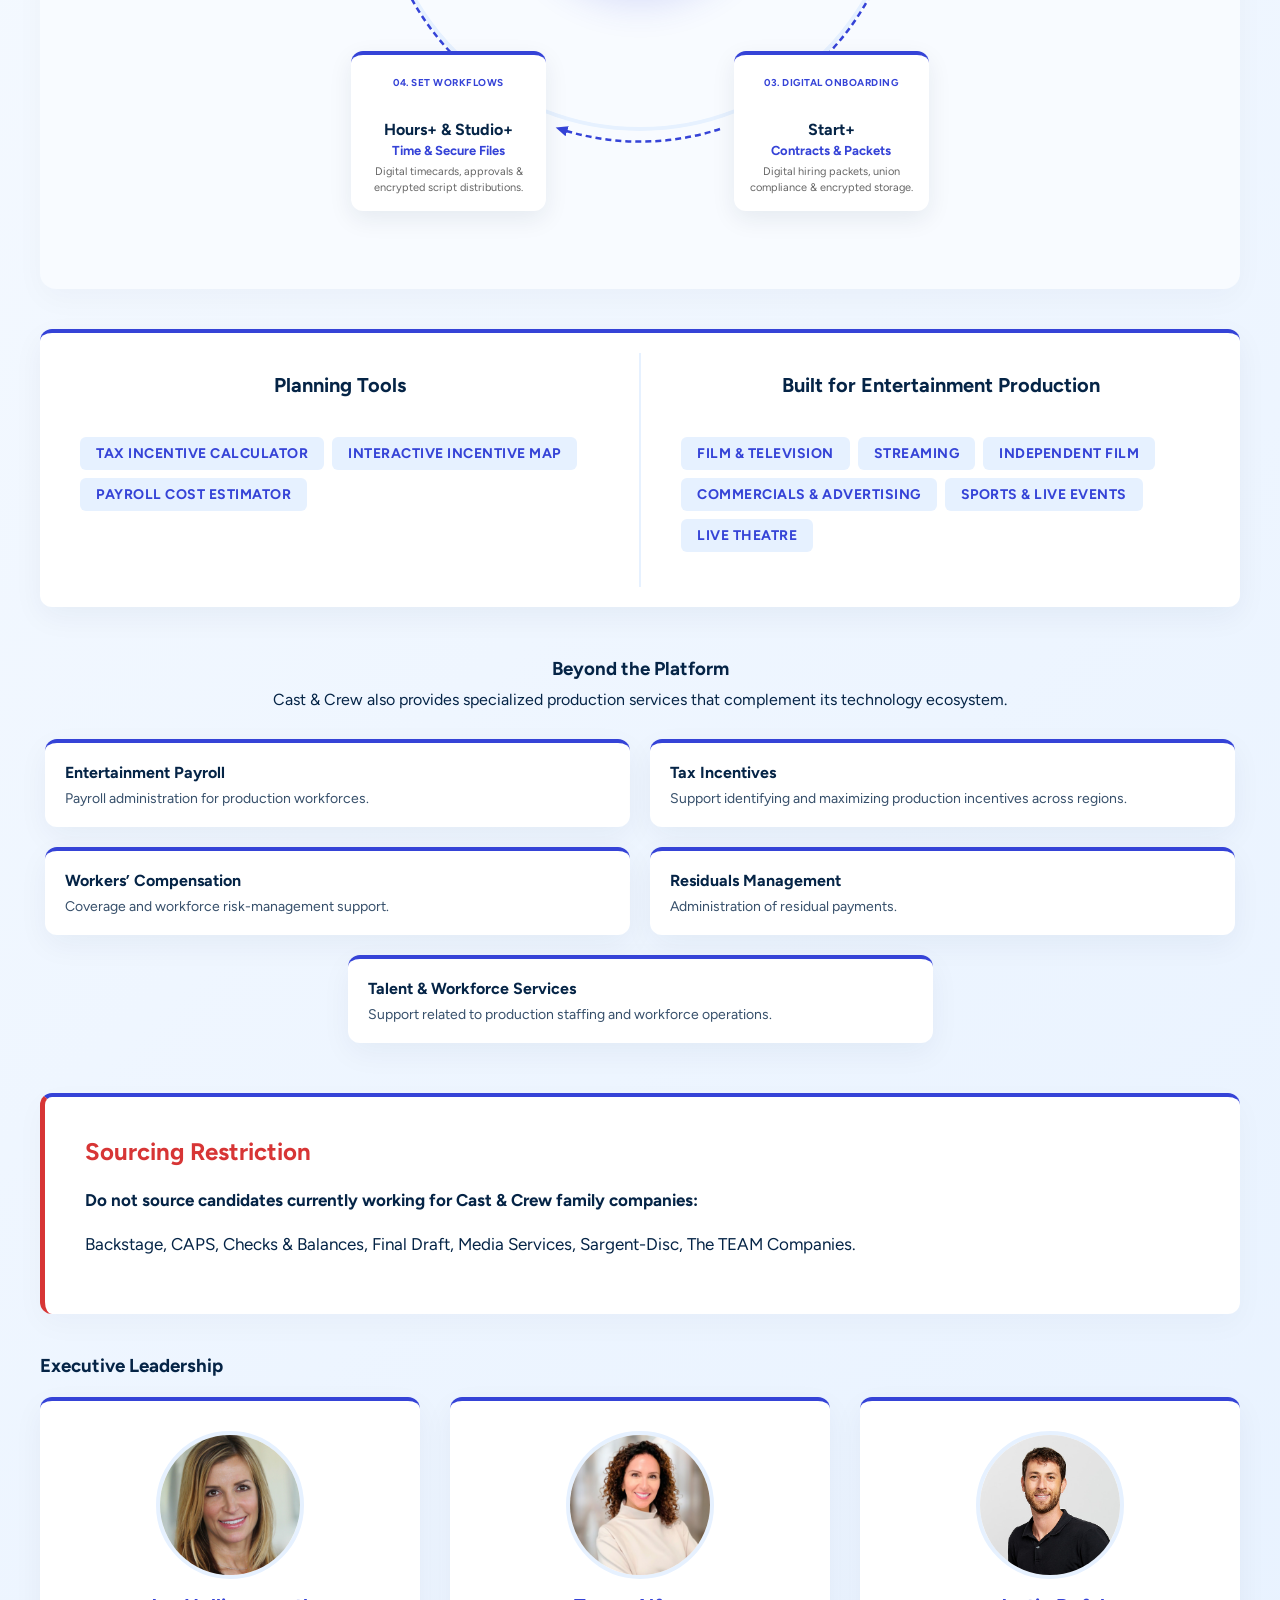
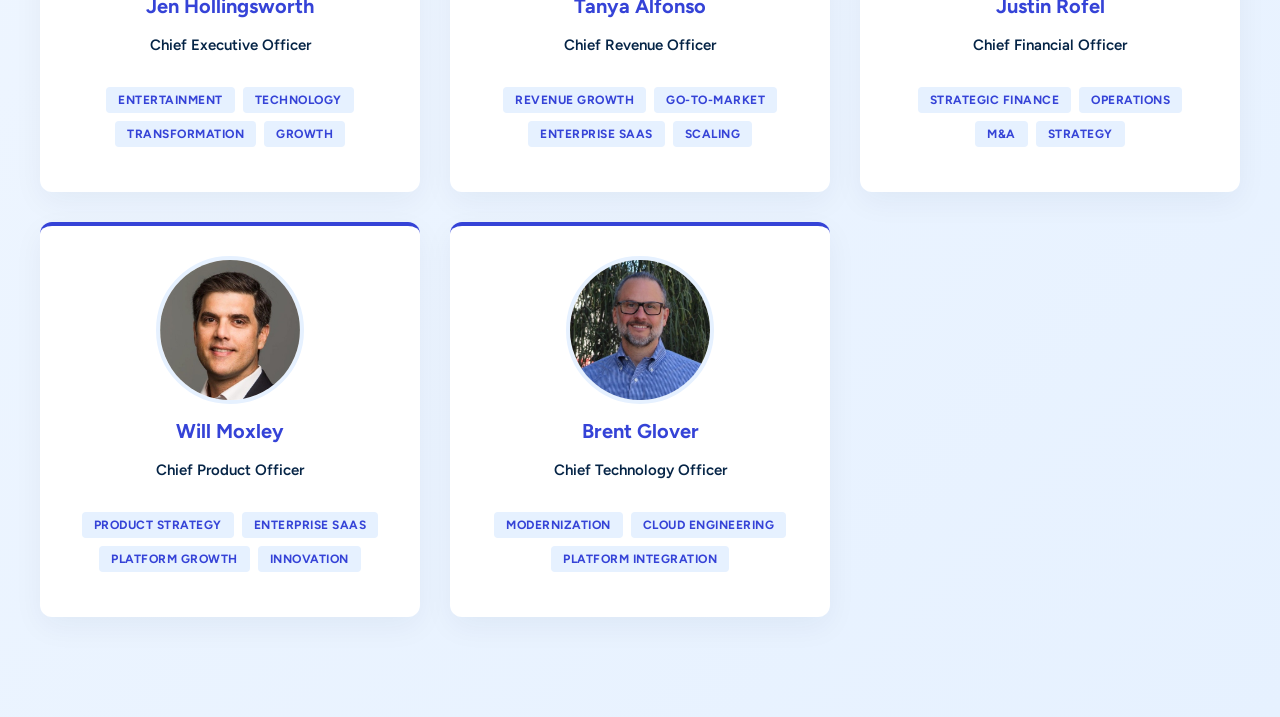
==== commit 4fbc3489: "Add Production Lifecycle section and update brands header Added a new section for Production Lifecyc" ====
--- a/info.html
+++ b/info.html
@@ -22,6 +22,7 @@
                     <a href="#overview">Company Overview</a>
                     <a href="#ecosystem">Core Services & Ecosystem</a>
                     <a href="#brands">Key Family Brands</a>
+                    <a href="#lifecycle">Production Lifecycle</a>
                     <a href="#executives">Executive Leadership</a>
                 </div>
             </div>
@@ -239,13 +240,12 @@
                 </div>
             </div>
 
-            <!-- NUEVA SECCIÓN: KEY FAMILY BRANDS -->
+            <!-- KEY FAMILY BRANDS -->
             <div id="brands" style="margin-top: 50px;">
                 <h3 style="color: var(--petrol-blue); margin-bottom: 10px;">Key Family Brands</h3>
                 <p style="margin-bottom: 25px;">Flagship standalone platforms expanding Cast & Crew's presence across the creative development and casting stages of entertainment production.</p>
                 
                 <div class="card-container two-columns">
-                    
                     <!-- Final Draft -->
                     <div class="card product-card">
                         <div style="display: flex; justify-content: space-between; align-items: flex-start; margin-bottom: 5px;">
@@ -304,27 +304,86 @@
                             </div>
                         </details>
                     </div>
-
-                </div>
-            </div>
-
-            <!-- How the Ecosystem Connects -->
-            <h3 style="color: var(--petrol-blue); margin-top: 50px;">How the Ecosystem Connects</h3>
-            <div class="flow-diagram">
-                <div class="main-flow">
-                    <div class="flow-step">Start+ <br><small>Hire & onboard crew</small></div>
-                    <div class="flow-arrow">&rarr;</div>
-                    <div class="flow-step">Hours+ <br><small>Capture time worked</small></div>
-                    <div class="flow-arrow">&rarr;</div>
-                    <div class="flow-step">Payroll Services <br><small>Process compensation</small></div>
-                    <div class="flow-arrow">&rarr;</div>
-                    <div class="flow-step">PSL+ / DPO <br><small>Manage accounting</small></div>
-                    <div class="flow-arrow">&rarr;</div>
-                    <div class="flow-step">Reporting+ <br><small>Analyze data</small></div>
-                </div>
-                <div class="supporting-flow">
-                    <div class="flow-step supporting">MyCast&Crew <br><small>Crew self-service access</small></div>
-                    <div class="flow-step supporting">Studio+ <br><small>Secure production workflows</small></div>
+                </div>
+            </div>
+
+            <!-- NUEVO: PRODUCTION LIFECYCLE (DIAGRAMA CIRCULAR) -->
+            <div id="lifecycle" class="lifecycle-wrapper">
+                <div style="text-align: center; margin-bottom: 30px;">
+                    <h3 style="color: var(--petrol-blue); margin-bottom: 8px;">Production Lifecycle Ecosystem</h3>
+                    <p style="color: #556980; font-size: 15px; max-width: 650px; margin: 0 auto;">Cast & Crew supports productions across every phase of their lifecycle, with MyCast&Crew acting as the universal self-service connector in the center.</p>
+                </div>
+
+                <div class="lifecycle-stage-container">
+                    <!-- SVG Anillo y Flechas Conectoras Circulares -->
+                    <svg class="lifecycle-svg-ring" viewBox="0 0 760 760">
+                        <defs>
+                            <marker id="circle-arrow" viewBox="0 0 10 10" refX="5" refY="5" markerWidth="6" markerHeight="6" orient="auto-start-reverse">
+                                <path d="M 0 1.5 L 8 5 L 0 8.5 z" fill="#3543D7"/>
+                            </marker>
+                        </defs>
+                        <!-- Pista circular base -->
+                        <circle cx="380" cy="380" r="260" fill="none" stroke="#E6F1FF" stroke-width="4" />
+                        
+                        <!-- Flechas de secuencia continua entre las 5 etapas -->
+                        <!-- 1 a 2 -->
+                        <path d="M 445 130 A 260 260 0 0 1 600 240" fill="none" stroke="#3543D7" stroke-width="2.5" stroke-dasharray="6 4" marker-end="url(#circle-arrow)" />
+                        <!-- 2 a 3 -->
+                        <path d="M 640 400 A 260 260 0 0 1 540 590" fill="none" stroke="#3543D7" stroke-width="2.5" stroke-dasharray="6 4" marker-end="url(#circle-arrow)" />
+                        <!-- 3 a 4 -->
+                        <path d="M 460 640 A 260 260 0 0 1 300 640" fill="none" stroke="#3543D7" stroke-width="2.5" stroke-dasharray="6 4" marker-end="url(#circle-arrow)" />
+                        <!-- 4 a 5 -->
+                        <path d="M 220 590 A 260 260 0 0 1 120 400" fill="none" stroke="#3543D7" stroke-width="2.5" stroke-dasharray="6 4" marker-end="url(#circle-arrow)" />
+                        <!-- 5 a 1 -->
+                        <path d="M 160 240 A 260 260 0 0 1 315 130" fill="none" stroke="#3543D7" stroke-width="2.5" stroke-dasharray="6 4" marker-end="url(#circle-arrow)" />
+                    </svg>
+
+                    <!-- NÚCLEO CENTRAL: MyCast&Crew -->
+                    <div class="lifecycle-center-hub">
+                        <span class="hub-badge">Universal Connector</span>
+                        <h4>MyCast&Crew</h4>
+                        <p>Crew self-service access to paystubs, W-2 tax documents, and employment files throughout the entire production lifecycle[cite: 5].</p>
+                    </div>
+
+                    <!-- FASE 1: Story & Development -->
+                    <div class="lifecycle-node node-pos-1">
+                        <span class="node-phase-tag">01. Story & Dev</span>
+                        <h5>Final Draft</h5>
+                        <p class="node-tools">Script & Screenplay</p>
+                        <p class="node-desc">Story outlining, screenplay formatting & writers collaboration.</p>
+                    </div>
+
+                    <!-- FASE 2: Talent & Casting -->
+                    <div class="lifecycle-node node-pos-2">
+                        <span class="node-phase-tag">02. Talent & Casting</span>
+                        <h5>Backstage</h5>
+                        <p class="node-tools">Marketplace & Auditions</p>
+                        <p class="node-desc">Talent discovery, casting calls & applicant evaluations.</p>
+                    </div>
+
+                    <!-- FASE 3: Onboarding & Prep -->
+                    <div class="lifecycle-node node-pos-3">
+                        <span class="node-phase-tag">03. Digital Onboarding</span>
+                        <h5>Start+</h5>
+                        <p class="node-tools">Contracts & Packets</p>
+                        <p class="node-desc">Digital hiring packets, union compliance & encrypted storage.</p>
+                    </div>
+
+                    <!-- FASE 4: Production & Set -->
+                    <div class="lifecycle-node node-pos-4">
+                        <span class="node-phase-tag">04. Set Workflows</span>
+                        <h5>Hours+ & Studio+</h5>
+                        <p class="node-tools">Time & Secure Files</p>
+                        <p class="node-desc">Digital timecards, approvals & encrypted script distributions.</p>
+                    </div>
+
+                    <!-- FASE 5: Accounting & Wrap -->
+                    <div class="lifecycle-node node-pos-5">
+                        <span class="node-phase-tag">05. Wrap & Accounting</span>
+                        <h5>Payroll, PSL+ & Reporting+</h5>
+                        <p class="node-tools">Finance & Analytics</p>
+                        <p class="node-desc">Production accounting, payroll runs, tax incentives & BI data.</p>
+                    </div>
                 </div>
             </div>
 
--- a/styles.css
+++ b/styles.css
@@ -289,13 +289,134 @@
 .exec-card-photo { width: 140px; height: 140px; border-radius: 50%; object-fit: cover; border: 4px solid var(--baby-blue); margin-bottom: 15px; }
 .exec-title { color: var(--tech-blue); font-weight: 600; margin-bottom: 15px; font-size: 15px; }
 
-.flow-diagram { display: flex; flex-direction: column; align-items: center; gap: 30px; margin: 40px 0; padding: 20px; background-color: #F8FBFF; border-radius: 12px; }
-.main-flow { display: flex; align-items: center; justify-content: center; flex-wrap: wrap; gap: 15px; width: 100%; }
-.supporting-flow { display: flex; justify-content: center; gap: 20px; flex-wrap: wrap; width: 100%; }
-.flow-step { background: var(--white); border: 2px solid var(--tech-blue); padding: 15px; border-radius: 8px; text-align: center; font-weight: 700; color: var(--petrol-blue); box-shadow: 0 4px 10px rgba(5,36,70,0.05); flex: 1 1 auto; min-width: 140px; }
-.flow-step small { display: block; font-weight: 400; font-size: 13px; margin-top: 5px; color: var(--tech-blue); }
-.flow-step.supporting { border-color: #A0B3C6; border-style: dashed; }
-.flow-arrow { color: var(--tech-blue); font-size: 20px; font-weight: bold; }
+/* ---------------------------------------------------- */
+/* NUEVO DIAGRAMA CIRCULAR: PRODUCTION LIFECYCLE        */
+/* ---------------------------------------------------- */
+.lifecycle-wrapper {
+    background-color: #F8FBFF;
+    border-radius: 16px;
+    padding: 40px 20px;
+    margin: 40px 0;
+    box-shadow: 0 10px 30px rgba(5, 36, 70, 0.03);
+}
+
+.lifecycle-stage-container {
+    position: relative;
+    width: 100%;
+    max-width: 760px;
+    height: 760px;
+    margin: 0 auto;
+}
+
+.lifecycle-svg-ring {
+    position: absolute;
+    top: 0;
+    left: 0;
+    width: 100%;
+    height: 100%;
+    pointer-events: none;
+}
+
+/* NODO CENTRAL (MyCast&Crew) */
+.lifecycle-center-hub {
+    position: absolute;
+    top: 50%;
+    left: 50%;
+    transform: translate(-50%, -50%);
+    width: 250px;
+    height: 250px;
+    border-radius: 50%;
+    background-color: var(--white);
+    border: 3px solid var(--tech-blue);
+    box-shadow: 0 12px 35px rgba(53, 67, 215, 0.15);
+    display: flex;
+    flex-direction: column;
+    align-items: center;
+    justify-content: center;
+    text-align: center;
+    padding: 24px;
+    box-sizing: border-box;
+    z-index: 10;
+}
+
+.lifecycle-center-hub .hub-badge {
+    background-color: var(--baby-blue);
+    color: var(--tech-blue);
+    font-size: 10px;
+    font-weight: 700;
+    text-transform: uppercase;
+    letter-spacing: 0.8px;
+    padding: 3px 8px;
+    border-radius: 4px;
+    margin-bottom: 8px;
+}
+
+.lifecycle-center-hub h4 {
+    font-size: 20px;
+    color: var(--petrol-blue);
+    margin-bottom: 6px;
+}
+
+.lifecycle-center-hub p {
+    font-size: 12px;
+    line-height: 1.4;
+    color: #556980;
+}
+
+/* NODOS ORBITALES (5 Fases) */
+.lifecycle-node {
+    position: absolute;
+    width: 195px;
+    background-color: var(--white);
+    border-radius: 12px;
+    padding: 16px;
+    box-shadow: 0 8px 24px rgba(5, 36, 70, 0.08);
+    border-top: 4px solid var(--tech-blue);
+    text-align: center;
+    box-sizing: border-box;
+    z-index: 5;
+    transition: transform 0.3s ease;
+}
+
+.lifecycle-node:hover {
+    transform: scale(1.04);
+}
+
+.node-phase-tag {
+    display: inline-block;
+    font-size: 10px;
+    font-weight: 700;
+    color: var(--tech-blue);
+    text-transform: uppercase;
+    letter-spacing: 0.5px;
+    margin-bottom: 4px;
+}
+
+.lifecycle-node h5 {
+    font-size: 16px;
+    color: var(--petrol-blue);
+    margin-bottom: 4px;
+}
+
+.node-tools {
+    font-size: 13px;
+    font-weight: 700;
+    color: var(--tech-blue);
+    margin-bottom: 6px;
+}
+
+.node-desc {
+    font-size: 11px;
+    line-height: 1.4;
+    color: #666;
+}
+
+/* Posiciones Geométricas en Anillo (Desktop) */
+.node-pos-1 { top: 0%; left: 50%; transform: translate(-50%, 0); }
+.node-pos-2 { top: 28%; right: 0%; transform: translate(0, -50%); }
+.node-pos-3 { bottom: 5%; right: 12%; transform: translate(0, 0); }
+.node-pos-4 { bottom: 5%; left: 12%; transform: translate(0, 0); }
+.node-pos-5 { top: 28%; left: 0%; transform: translate(0, -50%); }
 
 /* RECUADROS DESTACADOS */
 .highlight-box { background-color: var(--baby-blue); border-left: 4px solid var(--tech-blue); padding: 20px; margin: 15px 0; border-radius: 6px; }
@@ -368,7 +489,6 @@
 .linkedin-btn { display: inline-flex; align-items: center; background-color: #0077b5; color: var(--white); padding: 8px 16px; border-radius: 6px; text-decoration: none; font-weight: 600; font-size: 13px; transition: background-color 0.3s ease; }
 .linkedin-btn:hover { background-color: #005582; }
 
-/* JOB DETAIL VIEW */
 .back-btn { background-color: transparent; border: none; color: var(--tech-blue); font-weight: 700; font-size: 16px; cursor: pointer; padding: 0; margin-bottom: 25px; display: inline-flex; align-items: center; gap: 8px; font-family: 'Figtree', sans-serif; }
 .back-btn:hover { text-decoration: underline; }
 
@@ -429,14 +549,40 @@
 #toast { visibility: hidden; min-width: 250px; background-color: #2E7D32; color: white; text-align: center; border-radius: 8px; padding: 16px; position: fixed; z-index: 10000; left: 50%; bottom: 30px; font-size: 16px; font-weight: bold; transform: translateX(-50%); box-shadow: 0px 4px 10px rgba(0,0,0,0.2); opacity: 0; transition: opacity 0.3s, visibility 0.3s; }
 #toast.show { visibility: visible; opacity: 1; }
 
+/* RESPONSIVE: ADAPTACIÓN PARA CELULARES */
 @media (max-width: 768px) {
     .action-grid { grid-template-columns: 1fr; }
     .card-container.two-columns { grid-template-columns: 1fr; }
     .combined-card { flex-direction: column; }
     .combined-divider { width: 100%; height: 2px; margin: 0; }
     .beyond-grid .compact-card { width: 100%; }
-    .main-flow { flex-direction: column; }
-    .flow-arrow { transform: rotate(90deg); }
+    
+    /* El ciclo circular se transforma en lista vertical limpia en teléfonos */
+    .lifecycle-stage-container {
+        height: auto;
+        display: flex;
+        flex-direction: column;
+        align-items: center;
+        gap: 15px;
+    }
+    .lifecycle-svg-ring { display: none; }
+    .lifecycle-center-hub {
+        position: static;
+        transform: none;
+        width: 100%;
+        max-width: 320px;
+        height: auto;
+        border-radius: 12px;
+        margin-bottom: 20px;
+        order: -1;
+    }
+    .lifecycle-node {
+        position: static;
+        transform: none !important;
+        width: 100%;
+        max-width: 320px;
+    }
+    
     .timeline-container { flex-direction: column; overflow-x: visible; }
     .timeline-step { min-width: 100%; flex: 1; }
     .timeline-arrow { transform: rotate(90deg); justify-content: center; margin: 10px 0; }
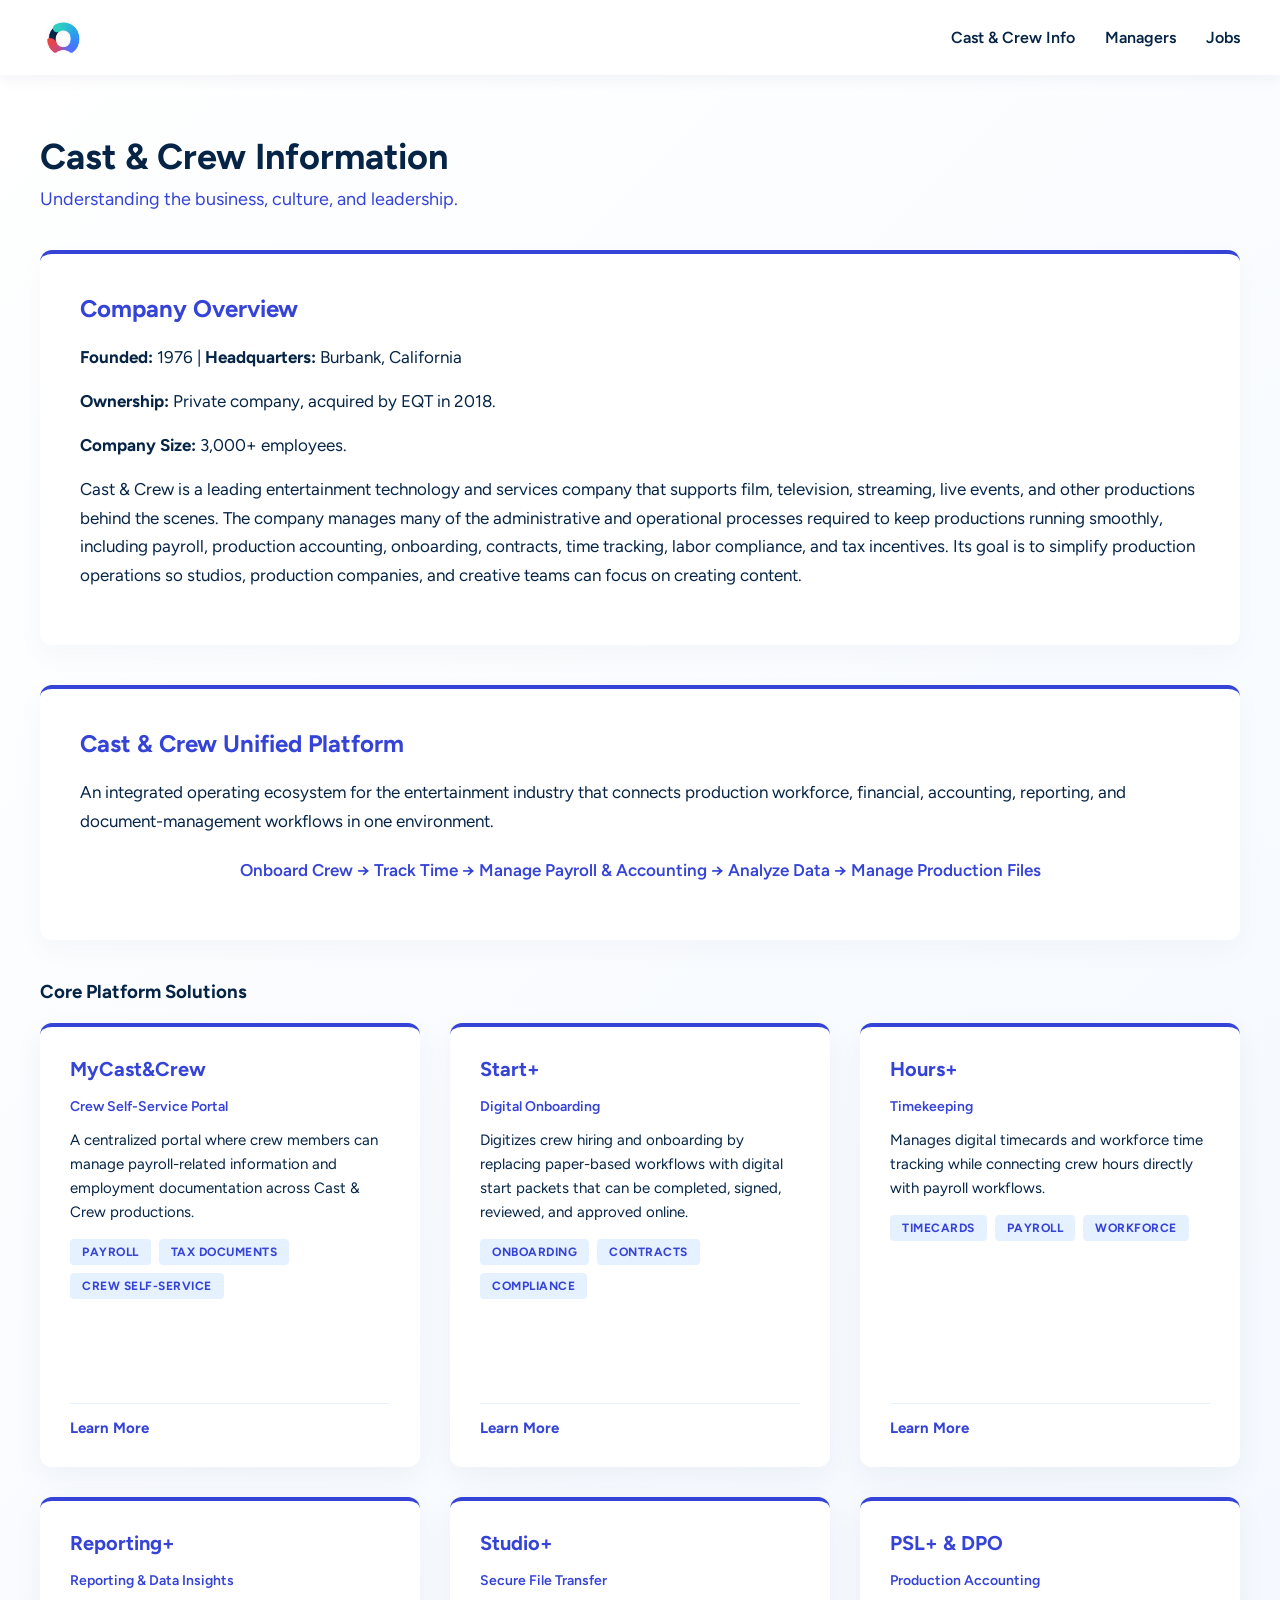
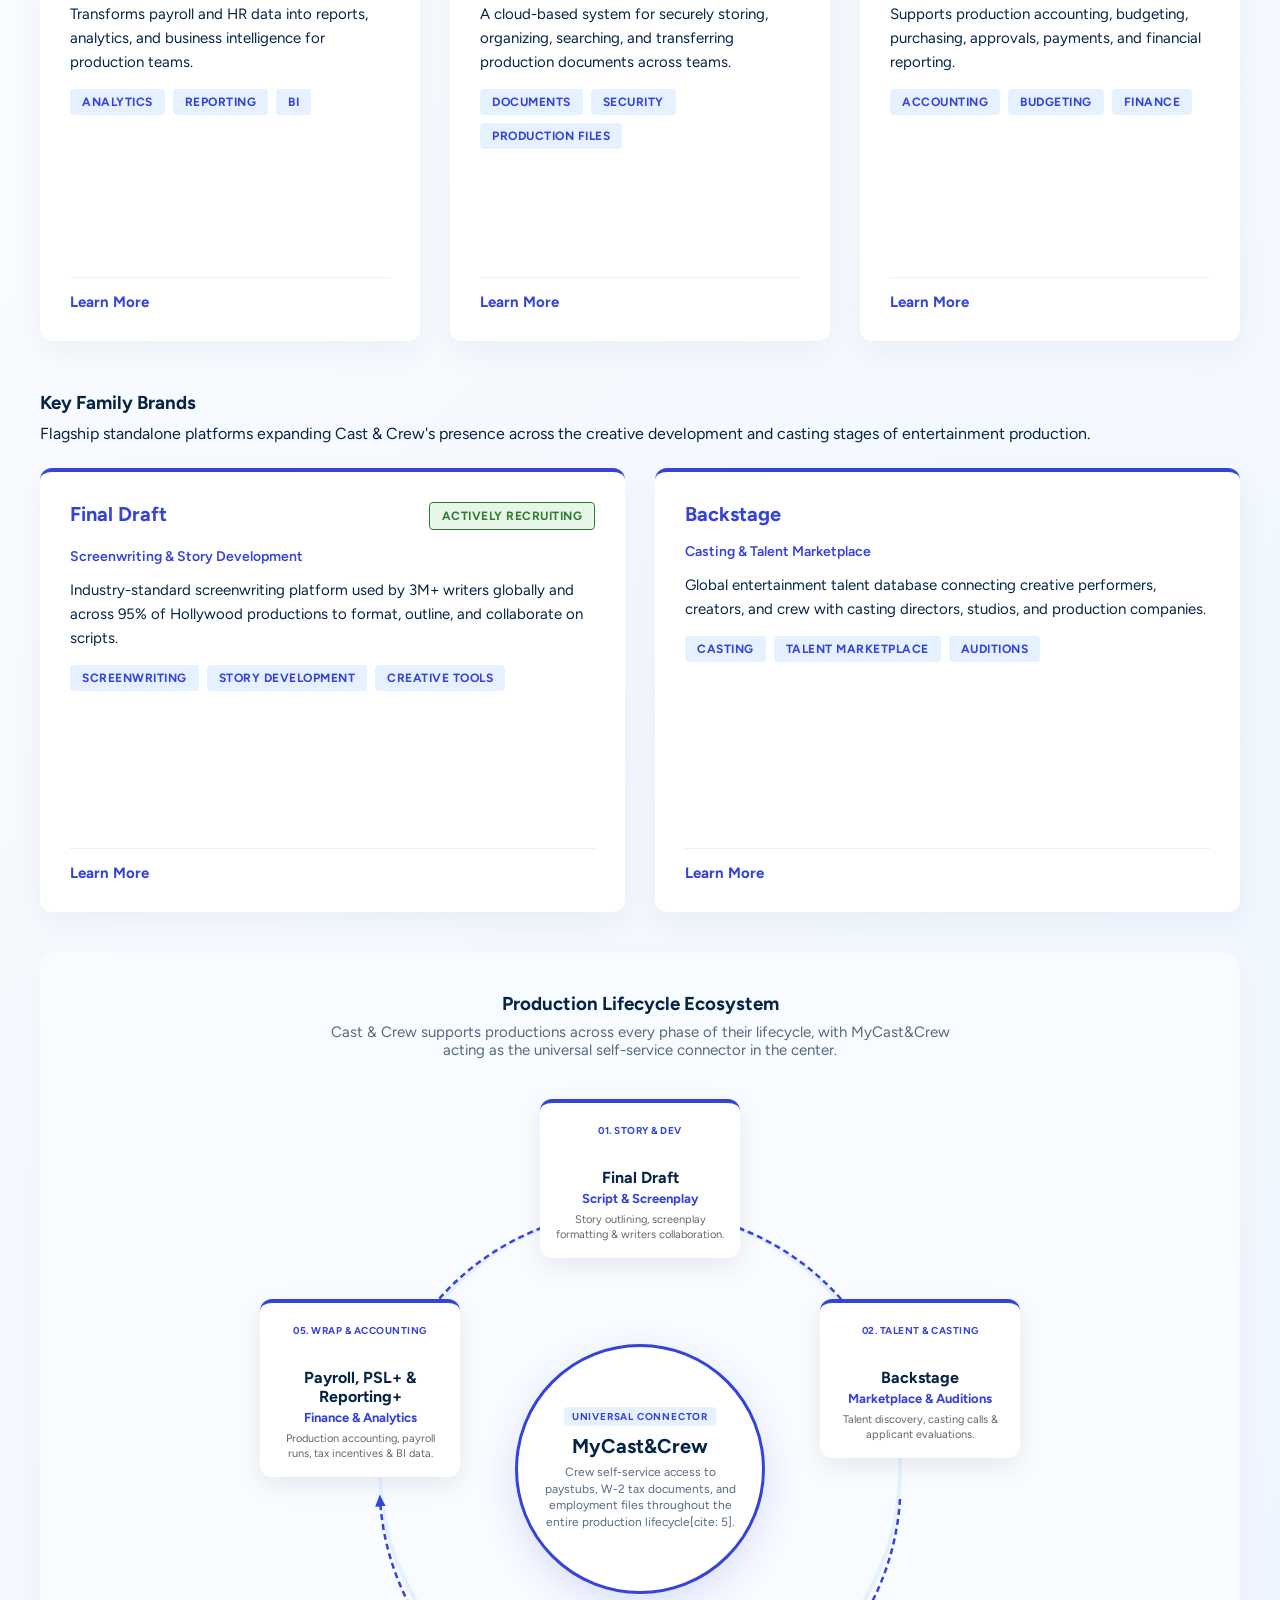
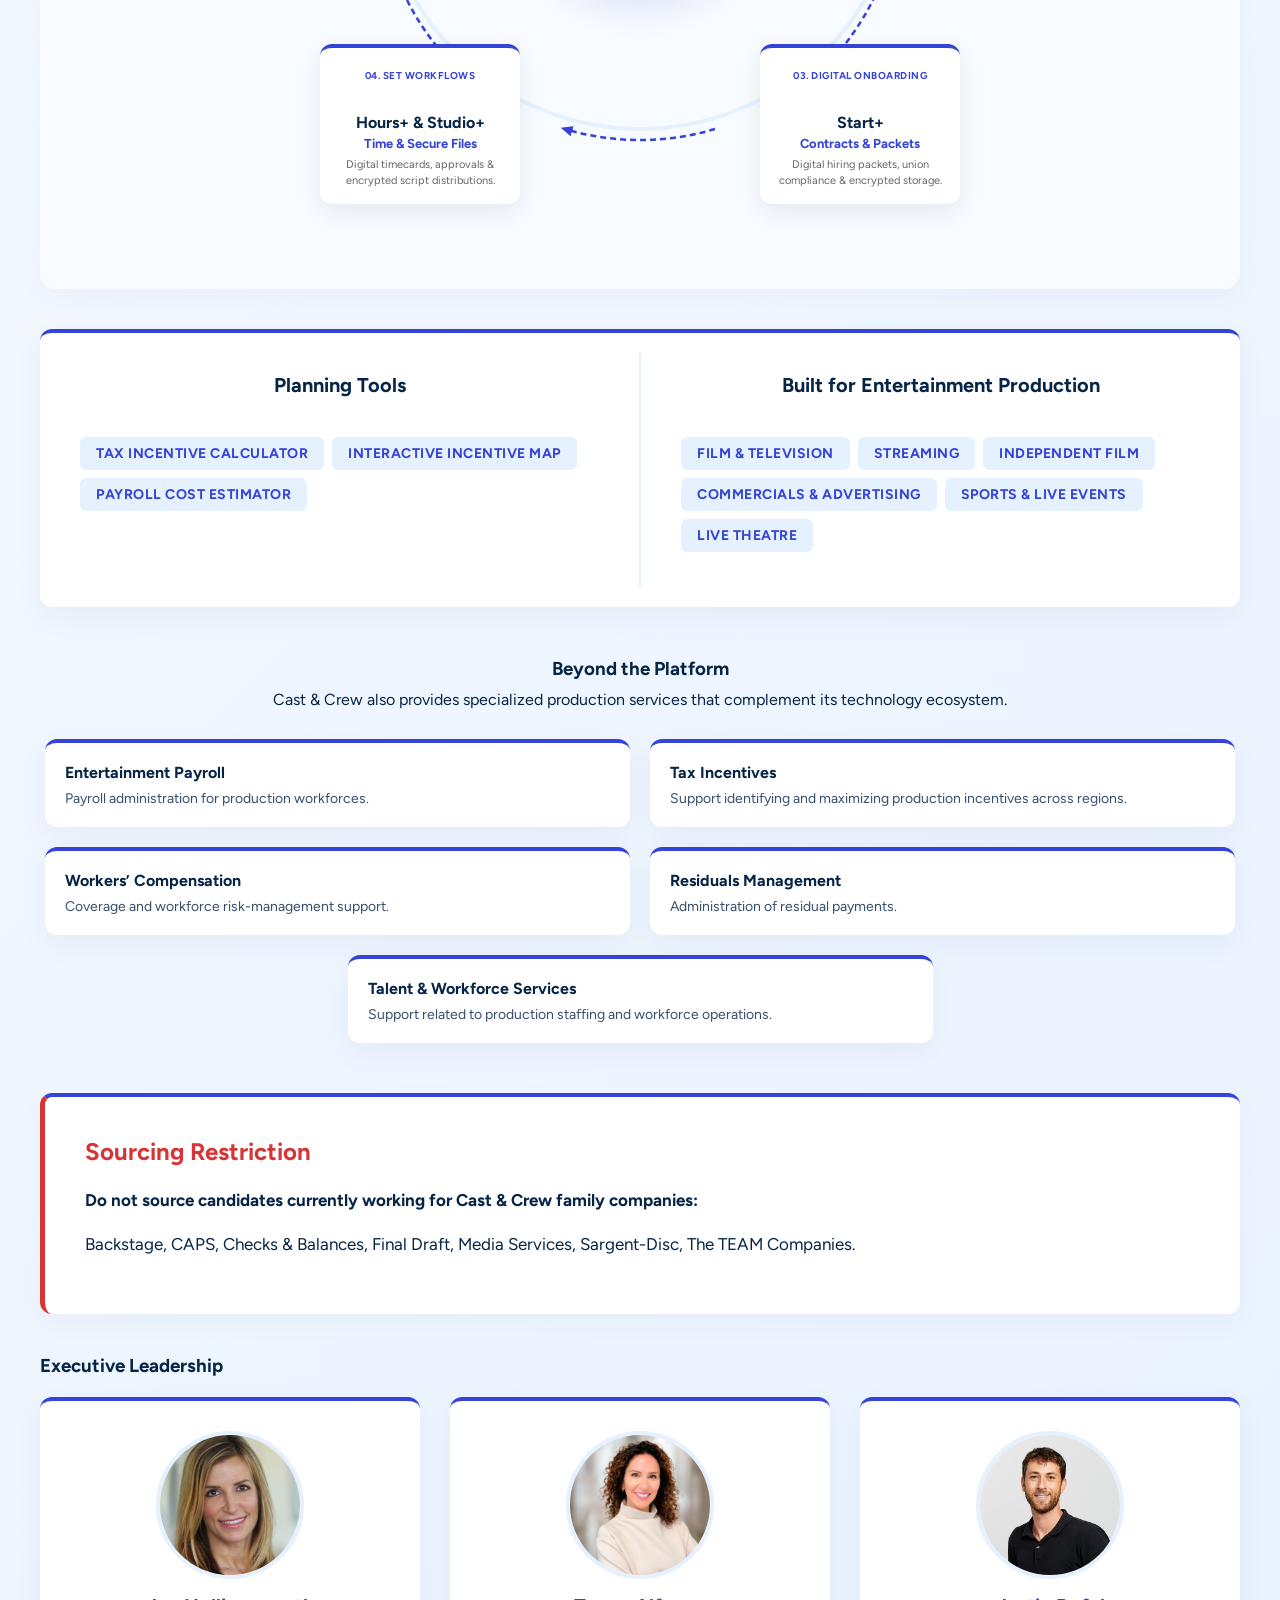
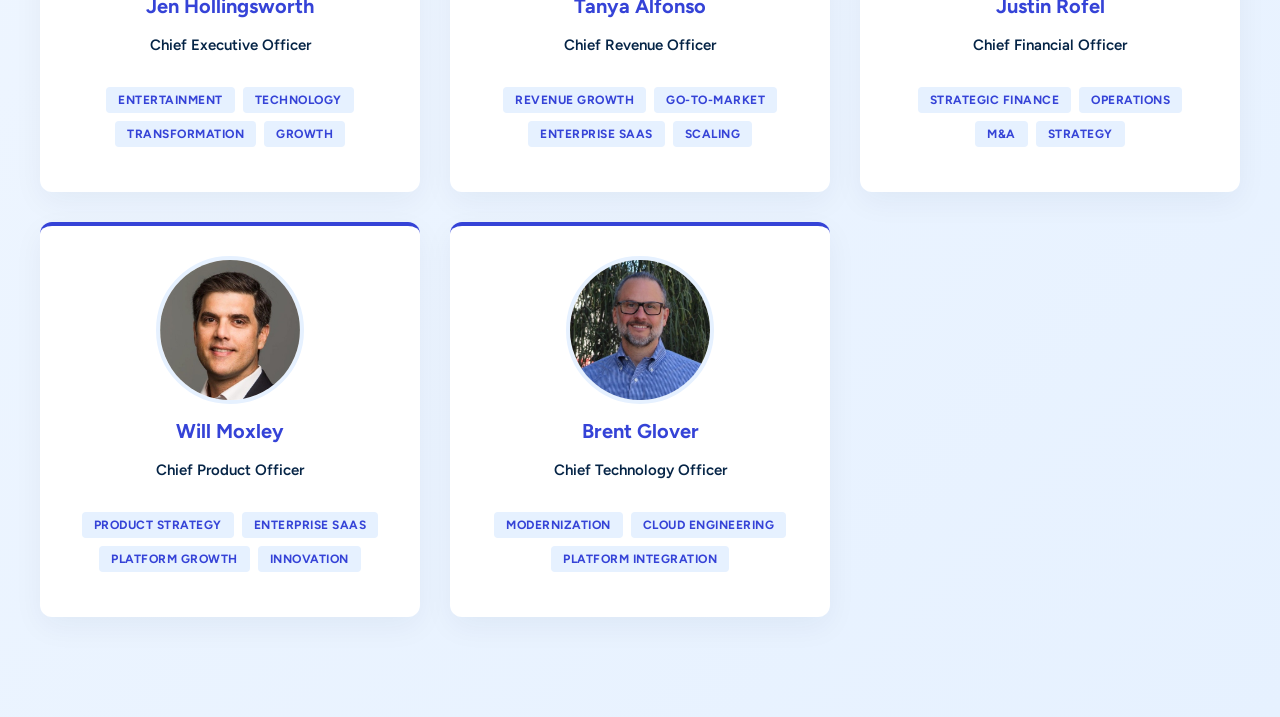
==== commit 29e97fc4: "Update production lifecycle diagram in info.html" ====
--- a/info.html
+++ b/info.html
@@ -307,7 +307,7 @@
                 </div>
             </div>
 
-            <!-- NUEVO: PRODUCTION LIFECYCLE (DIAGRAMA CIRCULAR) -->
+            <!-- PRODUCTION LIFECYCLE (DIAGRAMA CIRCULAR) -->
             <div id="lifecycle" class="lifecycle-wrapper">
                 <div style="text-align: center; margin-bottom: 30px;">
                     <h3 style="color: var(--petrol-blue); margin-bottom: 8px;">Production Lifecycle Ecosystem</h3>
@@ -316,26 +316,26 @@
 
                 <div class="lifecycle-stage-container">
                     <!-- SVG Anillo y Flechas Conectoras Circulares -->
-                    <svg class="lifecycle-svg-ring" viewBox="0 0 760 760">
+                    <svg class="lifecycle-svg-ring" viewBox="0 0 800 760">
                         <defs>
                             <marker id="circle-arrow" viewBox="0 0 10 10" refX="5" refY="5" markerWidth="6" markerHeight="6" orient="auto-start-reverse">
                                 <path d="M 0 1.5 L 8 5 L 0 8.5 z" fill="#3543D7"/>
                             </marker>
                         </defs>
                         <!-- Pista circular base -->
-                        <circle cx="380" cy="380" r="260" fill="none" stroke="#E6F1FF" stroke-width="4" />
+                        <circle cx="400" cy="380" r="260" fill="none" stroke="#E6F1FF" stroke-width="4" />
                         
                         <!-- Flechas de secuencia continua entre las 5 etapas -->
                         <!-- 1 a 2 -->
-                        <path d="M 445 130 A 260 260 0 0 1 600 240" fill="none" stroke="#3543D7" stroke-width="2.5" stroke-dasharray="6 4" marker-end="url(#circle-arrow)" />
+                        <path d="M 470 130 A 260 260 0 0 1 630 250" fill="none" stroke="#3543D7" stroke-width="2.5" stroke-dasharray="6 4" marker-end="url(#circle-arrow)" />
                         <!-- 2 a 3 -->
-                        <path d="M 640 400 A 260 260 0 0 1 540 590" fill="none" stroke="#3543D7" stroke-width="2.5" stroke-dasharray="6 4" marker-end="url(#circle-arrow)" />
+                        <path d="M 660 410 A 260 260 0 0 1 560 600" fill="none" stroke="#3543D7" stroke-width="2.5" stroke-dasharray="6 4" marker-end="url(#circle-arrow)" />
                         <!-- 3 a 4 -->
-                        <path d="M 460 640 A 260 260 0 0 1 300 640" fill="none" stroke="#3543D7" stroke-width="2.5" stroke-dasharray="6 4" marker-end="url(#circle-arrow)" />
+                        <path d="M 475 640 A 260 260 0 0 1 325 640" fill="none" stroke="#3543D7" stroke-width="2.5" stroke-dasharray="6 4" marker-end="url(#circle-arrow)" />
                         <!-- 4 a 5 -->
-                        <path d="M 220 590 A 260 260 0 0 1 120 400" fill="none" stroke="#3543D7" stroke-width="2.5" stroke-dasharray="6 4" marker-end="url(#circle-arrow)" />
+                        <path d="M 240 600 A 260 260 0 0 1 140 410" fill="none" stroke="#3543D7" stroke-width="2.5" stroke-dasharray="6 4" marker-end="url(#circle-arrow)" />
                         <!-- 5 a 1 -->
-                        <path d="M 160 240 A 260 260 0 0 1 315 130" fill="none" stroke="#3543D7" stroke-width="2.5" stroke-dasharray="6 4" marker-end="url(#circle-arrow)" />
+                        <path d="M 170 250 A 260 260 0 0 1 330 130" fill="none" stroke="#3543D7" stroke-width="2.5" stroke-dasharray="6 4" marker-end="url(#circle-arrow)" />
                     </svg>
 
                     <!-- NÚCLEO CENTRAL: MyCast&Crew -->
--- a/styles.css
+++ b/styles.css
@@ -290,7 +290,7 @@
 .exec-title { color: var(--tech-blue); font-weight: 600; margin-bottom: 15px; font-size: 15px; }
 
 /* ---------------------------------------------------- */
-/* NUEVO DIAGRAMA CIRCULAR: PRODUCTION LIFECYCLE        */
+/* DIAGRAMA CIRCULAR: PRODUCTION LIFECYCLE              */
 /* ---------------------------------------------------- */
 .lifecycle-wrapper {
     background-color: #F8FBFF;
@@ -303,7 +303,7 @@
 .lifecycle-stage-container {
     position: relative;
     width: 100%;
-    max-width: 760px;
+    max-width: 800px;
     height: 760px;
     margin: 0 auto;
 }
@@ -366,7 +366,7 @@
 /* NODOS ORBITALES (5 Fases) */
 .lifecycle-node {
     position: absolute;
-    width: 195px;
+    width: 200px;
     background-color: var(--white);
     border-radius: 12px;
     padding: 16px;
@@ -412,11 +412,11 @@
 }
 
 /* Posiciones Geométricas en Anillo (Desktop) */
-.node-pos-1 { top: 0%; left: 50%; transform: translate(-50%, 0); }
-.node-pos-2 { top: 28%; right: 0%; transform: translate(0, -50%); }
-.node-pos-3 { bottom: 5%; right: 12%; transform: translate(0, 0); }
-.node-pos-4 { bottom: 5%; left: 12%; transform: translate(0, 0); }
-.node-pos-5 { top: 28%; left: 0%; transform: translate(0, -50%); }
+.node-pos-1 { top: 10px; left: 50%; transform: translateX(-50%); }
+.node-pos-2 { top: 210px; right: 20px; }
+.node-pos-3 { bottom: 45px; right: 80px; }
+.node-pos-4 { bottom: 45px; left: 80px; }
+.node-pos-5 { top: 210px; left: 20px; }
 
 /* RECUADROS DESTACADOS */
 .highlight-box { background-color: var(--baby-blue); border-left: 4px solid var(--tech-blue); padding: 20px; margin: 15px 0; border-radius: 6px; }
@@ -489,12 +489,13 @@
 .linkedin-btn { display: inline-flex; align-items: center; background-color: #0077b5; color: var(--white); padding: 8px 16px; border-radius: 6px; text-decoration: none; font-weight: 600; font-size: 13px; transition: background-color 0.3s ease; }
 .linkedin-btn:hover { background-color: #005582; }
 
+/* JOB DETAIL VIEW */
 .back-btn { background-color: transparent; border: none; color: var(--tech-blue); font-weight: 700; font-size: 16px; cursor: pointer; padding: 0; margin-bottom: 25px; display: inline-flex; align-items: center; gap: 8px; font-family: 'Figtree', sans-serif; }
 .back-btn:hover { text-decoration: underline; }
 
 .job-header { background-color: var(--white); padding: 40px; border-radius: 12px; box-shadow: 0 10px 30px rgba(5, 36, 70, 0.03); border-top: 4px solid var(--tech-blue); margin-bottom: 30px; }
 .job-header h2 { font-size: 32px; color: var(--petrol-blue); margin-bottom: 10px; }
-.job-header-meta { display: flex; flex-wrap: wrap; gap: 20px; font-size: 15px; color: #555; }
+.job-header-meta { display: flex; flex-wrap: gap: 20px; font-size: 15px; color: #555; }
 .job-header-meta span strong { color: var(--petrol-blue); }
 
 .detail-section { background-color: var(--white); padding: 40px; border-radius: 12px; box-shadow: 0 10px 30px rgba(5, 36, 70, 0.03); margin-bottom: 30px; }
@@ -557,7 +558,6 @@
     .combined-divider { width: 100%; height: 2px; margin: 0; }
     .beyond-grid .compact-card { width: 100%; }
     
-    /* El ciclo circular se transforma en lista vertical limpia en teléfonos */
     .lifecycle-stage-container {
         height: auto;
         display: flex;
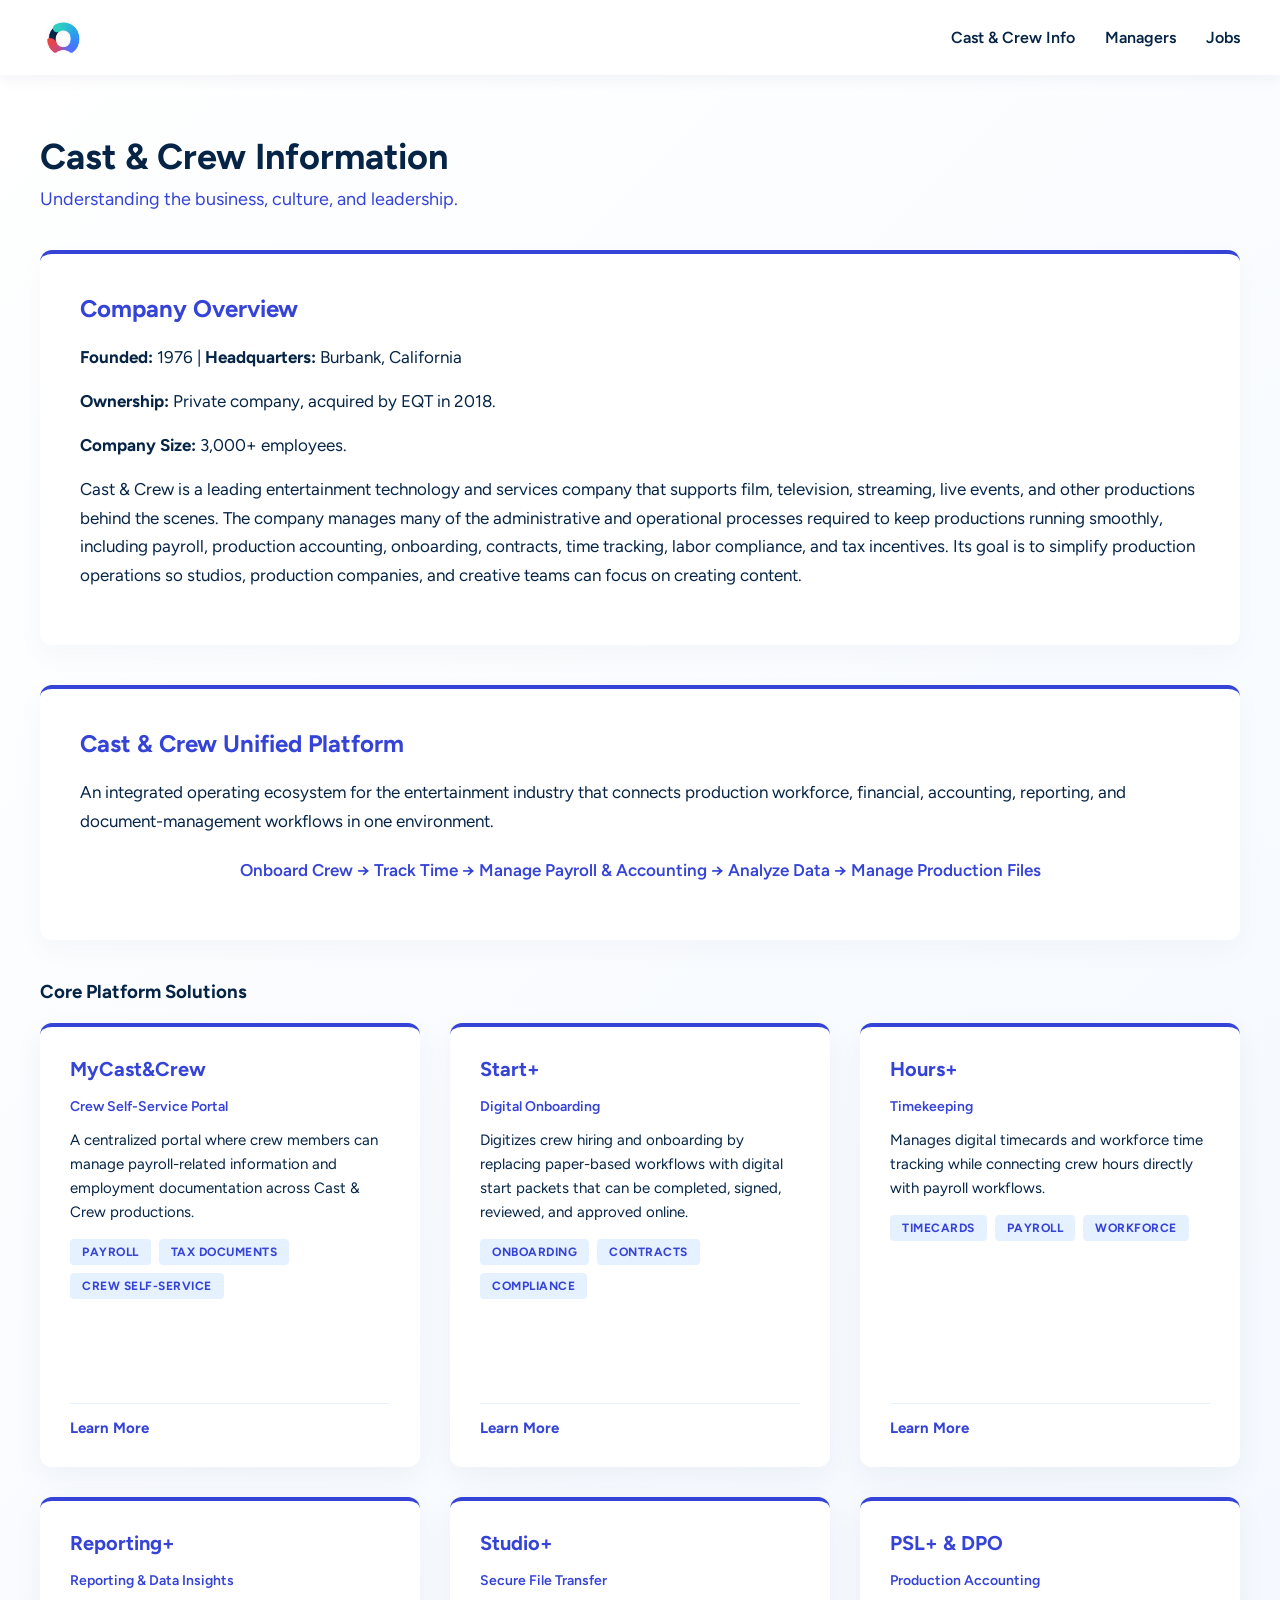
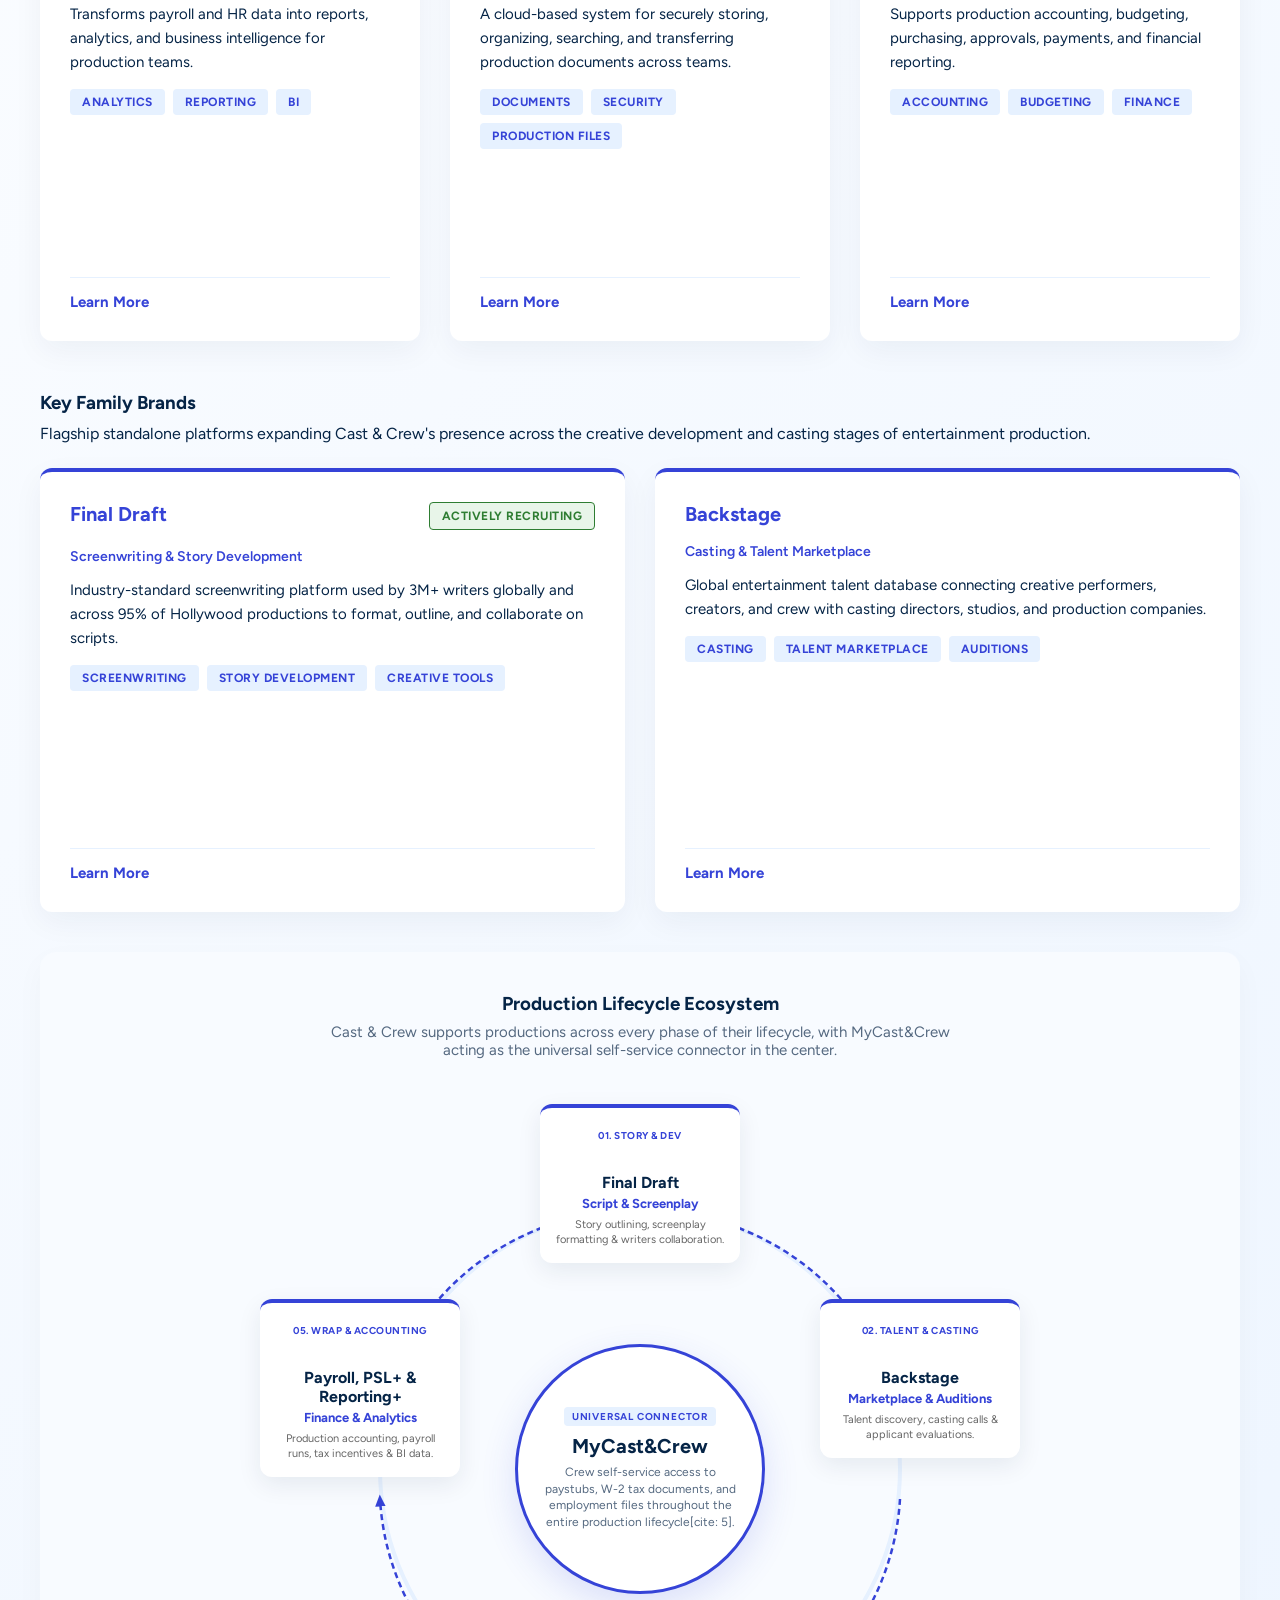
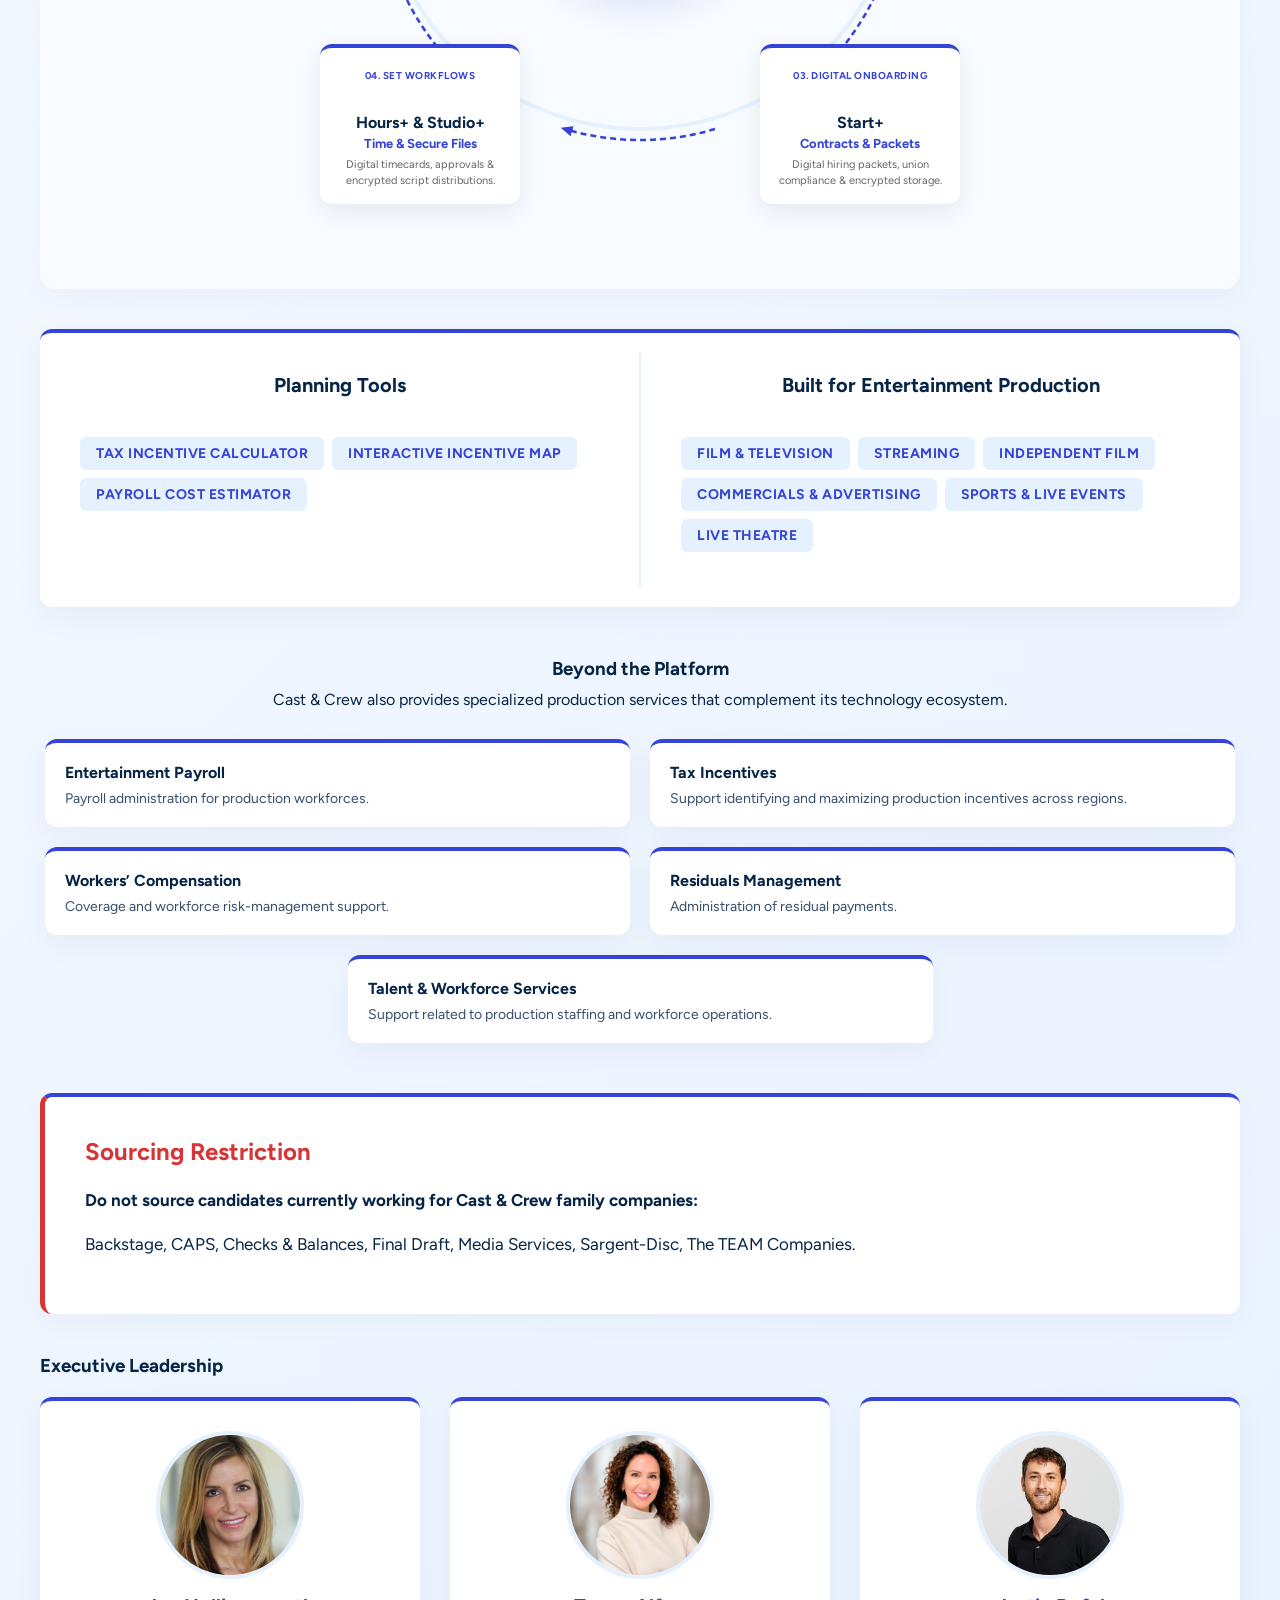
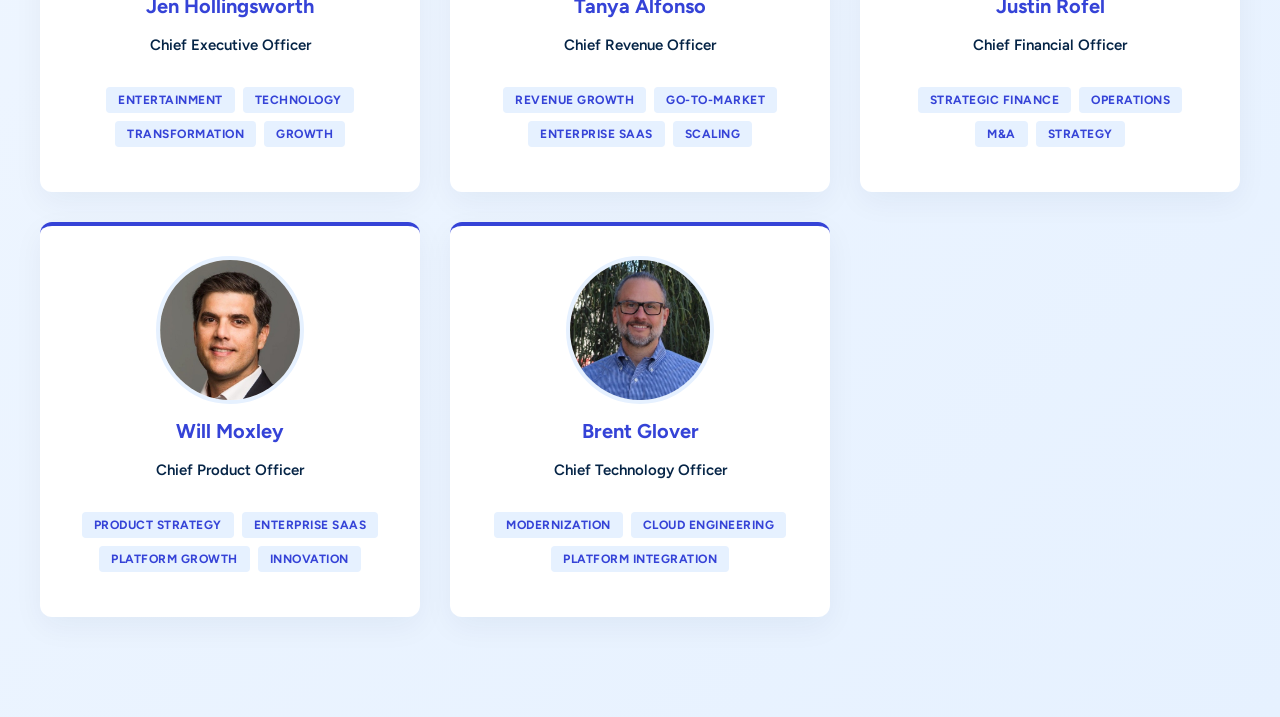
==== commit ba848c28: "Clean up SVG comments in info.html Removed comments for sequence arrows in SVG." ====
--- a/info.html
+++ b/info.html
@@ -326,15 +326,10 @@
                         <circle cx="400" cy="380" r="260" fill="none" stroke="#E6F1FF" stroke-width="4" />
                         
                         <!-- Flechas de secuencia continua entre las 5 etapas -->
-                        <!-- 1 a 2 -->
                         <path d="M 470 130 A 260 260 0 0 1 630 250" fill="none" stroke="#3543D7" stroke-width="2.5" stroke-dasharray="6 4" marker-end="url(#circle-arrow)" />
-                        <!-- 2 a 3 -->
                         <path d="M 660 410 A 260 260 0 0 1 560 600" fill="none" stroke="#3543D7" stroke-width="2.5" stroke-dasharray="6 4" marker-end="url(#circle-arrow)" />
-                        <!-- 3 a 4 -->
                         <path d="M 475 640 A 260 260 0 0 1 325 640" fill="none" stroke="#3543D7" stroke-width="2.5" stroke-dasharray="6 4" marker-end="url(#circle-arrow)" />
-                        <!-- 4 a 5 -->
                         <path d="M 240 600 A 260 260 0 0 1 140 410" fill="none" stroke="#3543D7" stroke-width="2.5" stroke-dasharray="6 4" marker-end="url(#circle-arrow)" />
-                        <!-- 5 a 1 -->
                         <path d="M 170 250 A 260 260 0 0 1 330 130" fill="none" stroke="#3543D7" stroke-width="2.5" stroke-dasharray="6 4" marker-end="url(#circle-arrow)" />
                     </svg>
 
--- a/styles.css
+++ b/styles.css
@@ -290,7 +290,7 @@
 .exec-title { color: var(--tech-blue); font-weight: 600; margin-bottom: 15px; font-size: 15px; }
 
 /* ---------------------------------------------------- */
-/* DIAGRAMA CIRCULAR: PRODUCTION LIFECYCLE              */
+/* DIAGRAMA CIRCULAR: PRODUCTION LIFECYCLE (UNIFICADO)  */
 /* ---------------------------------------------------- */
 .lifecycle-wrapper {
     background-color: #F8FBFF;
@@ -337,6 +337,12 @@
     padding: 24px;
     box-sizing: border-box;
     z-index: 10;
+    transition: transform 0.3s ease, box-shadow 0.3s ease;
+}
+
+.lifecycle-center-hub:hover {
+    transform: translate(-50%, -50%) scale(1.03);
+    box-shadow: 0 16px 40px rgba(53, 67, 215, 0.22);
 }
 
 .lifecycle-center-hub .hub-badge {
@@ -363,7 +369,7 @@
     color: #556980;
 }
 
-/* NODOS ORBITALES (5 Fases) */
+/* NODOS ORBITALES (5 FASES) */
 .lifecycle-node {
     position: absolute;
     width: 200px;
@@ -375,11 +381,11 @@
     text-align: center;
     box-sizing: border-box;
     z-index: 5;
-    transition: transform 0.3s ease;
+    transition: transform 0.3s ease, box-shadow 0.3s ease;
 }
 
 .lifecycle-node:hover {
-    transform: scale(1.04);
+    box-shadow: 0 16px 36px rgba(5, 36, 70, 0.16);
 }
 
 .node-phase-tag {
@@ -411,12 +417,21 @@
     color: #666;
 }
 
-/* Posiciones Geométricas en Anillo (Desktop) */
-.node-pos-1 { top: 10px; left: 50%; transform: translateX(-50%); }
-.node-pos-2 { top: 210px; right: 20px; }
-.node-pos-3 { bottom: 45px; right: 80px; }
-.node-pos-4 { bottom: 45px; left: 80px; }
-.node-pos-5 { top: 210px; left: 20px; }
+/* POSICIONES Y MOVIMIENTO HOMOGÉNEO EN HOVER */
+.node-pos-1 { top: 15px; left: 50%; transform: translateX(-50%); }
+.node-pos-1:hover { transform: translateX(-50%) translateY(-6px) scale(1.04); }
+
+.node-pos-2 { top: 210px; right: 20px; transform: none; }
+.node-pos-2:hover { transform: translateY(-6px) scale(1.04); }
+
+.node-pos-3 { bottom: 45px; right: 80px; transform: none; }
+.node-pos-3:hover { transform: translateY(-6px) scale(1.04); }
+
+.node-pos-4 { bottom: 45px; left: 80px; transform: none; }
+.node-pos-4:hover { transform: translateY(-6px) scale(1.04); }
+
+.node-pos-5 { top: 210px; left: 20px; transform: none; }
+.node-pos-5:hover { transform: translateY(-6px) scale(1.04); }
 
 /* RECUADROS DESTACADOS */
 .highlight-box { background-color: var(--baby-blue); border-left: 4px solid var(--tech-blue); padding: 20px; margin: 15px 0; border-radius: 6px; }
@@ -495,7 +510,7 @@
 
 .job-header { background-color: var(--white); padding: 40px; border-radius: 12px; box-shadow: 0 10px 30px rgba(5, 36, 70, 0.03); border-top: 4px solid var(--tech-blue); margin-bottom: 30px; }
 .job-header h2 { font-size: 32px; color: var(--petrol-blue); margin-bottom: 10px; }
-.job-header-meta { display: flex; flex-wrap: gap: 20px; font-size: 15px; color: #555; }
+.job-header-meta { display: flex; flex-wrap: wrap; gap: 20px; font-size: 15px; color: #555; }
 .job-header-meta span strong { color: var(--petrol-blue); }
 
 .detail-section { background-color: var(--white); padding: 40px; border-radius: 12px; box-shadow: 0 10px 30px rgba(5, 36, 70, 0.03); margin-bottom: 30px; }
@@ -533,59 +548,4 @@
 .modal-body-split { display: flex; gap: 40px; padding: 30px 40px; }
 .modal-column { flex: 1; }
 .modal-body h4, .modal-column h4 { font-size: 18px; color: var(--petrol-blue); margin-top: 25px; margin-bottom: 10px; border-bottom: 2px solid var(--baby-blue); padding-bottom: 5px; display: inline-block; }
-.modal-body h4:first-child, .modal-column h4:first-child { margin-top: 0; }
-.modal-body p, .modal-body ul li, .modal-column p, .modal-column ul li { font-size: 15px; line-height: 1.6; color: var(--petrol-blue); margin-bottom: 10px; }
-.modal-body ul, .modal-column ul { padding-left: 20px; }
-
-.modal-left { flex: 0 0 200px; text-align: center; }
-.modal-left img { width: 200px; height: 200px; border-radius: 50%; object-fit: cover; border: 5px solid var(--baby-blue); margin-bottom: 15px; }
-.modal-right { flex: 1; }
-.modal-right h3 { font-size: 28px; color: var(--petrol-blue); margin-bottom: 5px; }
-.modal-right h4 { margin-top: 25px; margin-bottom: 10px; color: var(--petrol-blue); font-size: 18px; border-bottom: 2px solid var(--baby-blue); padding-bottom: 5px; display: inline-block; }
-
-.modal-footer { padding: 20px 40px; border-top: 1px solid var(--baby-blue); background-color: var(--gray-bg); display: flex; justify-content: flex-end; }
-.copy-btn { background-color: var(--tech-blue); color: var(--white); border: none; padding: 12px 24px; border-radius: 6px; font-weight: 700; font-size: 15px; cursor: pointer; transition: background-color 0.3s ease; }
-.copy-btn:hover { background-color: var(--petrol-blue); }
-
-#toast { visibility: hidden; min-width: 250px; background-color: #2E7D32; color: white; text-align: center; border-radius: 8px; padding: 16px; position: fixed; z-index: 10000; left: 50%; bottom: 30px; font-size: 16px; font-weight: bold; transform: translateX(-50%); box-shadow: 0px 4px 10px rgba(0,0,0,0.2); opacity: 0; transition: opacity 0.3s, visibility 0.3s; }
-#toast.show { visibility: visible; opacity: 1; }
-
-/* RESPONSIVE: ADAPTACIÓN PARA CELULARES */
-@media (max-width: 768px) {
-    .action-grid { grid-template-columns: 1fr; }
-    .card-container.two-columns { grid-template-columns: 1fr; }
-    .combined-card { flex-direction: column; }
-    .combined-divider { width: 100%; height: 2px; margin: 0; }
-    .beyond-grid .compact-card { width: 100%; }
-    
-    .lifecycle-stage-container {
-        height: auto;
-        display: flex;
-        flex-direction: column;
-        align-items: center;
-        gap: 15px;
-    }
-    .lifecycle-svg-ring { display: none; }
-    .lifecycle-center-hub {
-        position: static;
-        transform: none;
-        width: 100%;
-        max-width: 320px;
-        height: auto;
-        border-radius: 12px;
-        margin-bottom: 20px;
-        order: -1;
-    }
-    .lifecycle-node {
-        position: static;
-        transform: none !important;
-        width: 100%;
-        max-width: 320px;
-    }
-    
-    .timeline-container { flex-direction: column; overflow-x: visible; }
-    .timeline-step { min-width: 100%; flex: 1; }
-    .timeline-arrow { transform: rotate(90deg); justify-content: center; margin: 10px 0; }
-    .modal-header-area, .modal-body, .modal-footer, .modal-body-split { padding: 20px; flex-direction: column; gap: 0;}
-    .modal-left { flex: none; }
-}
+.modal-body h4:first-child, .modal-column h4:first-child { margin-top:
